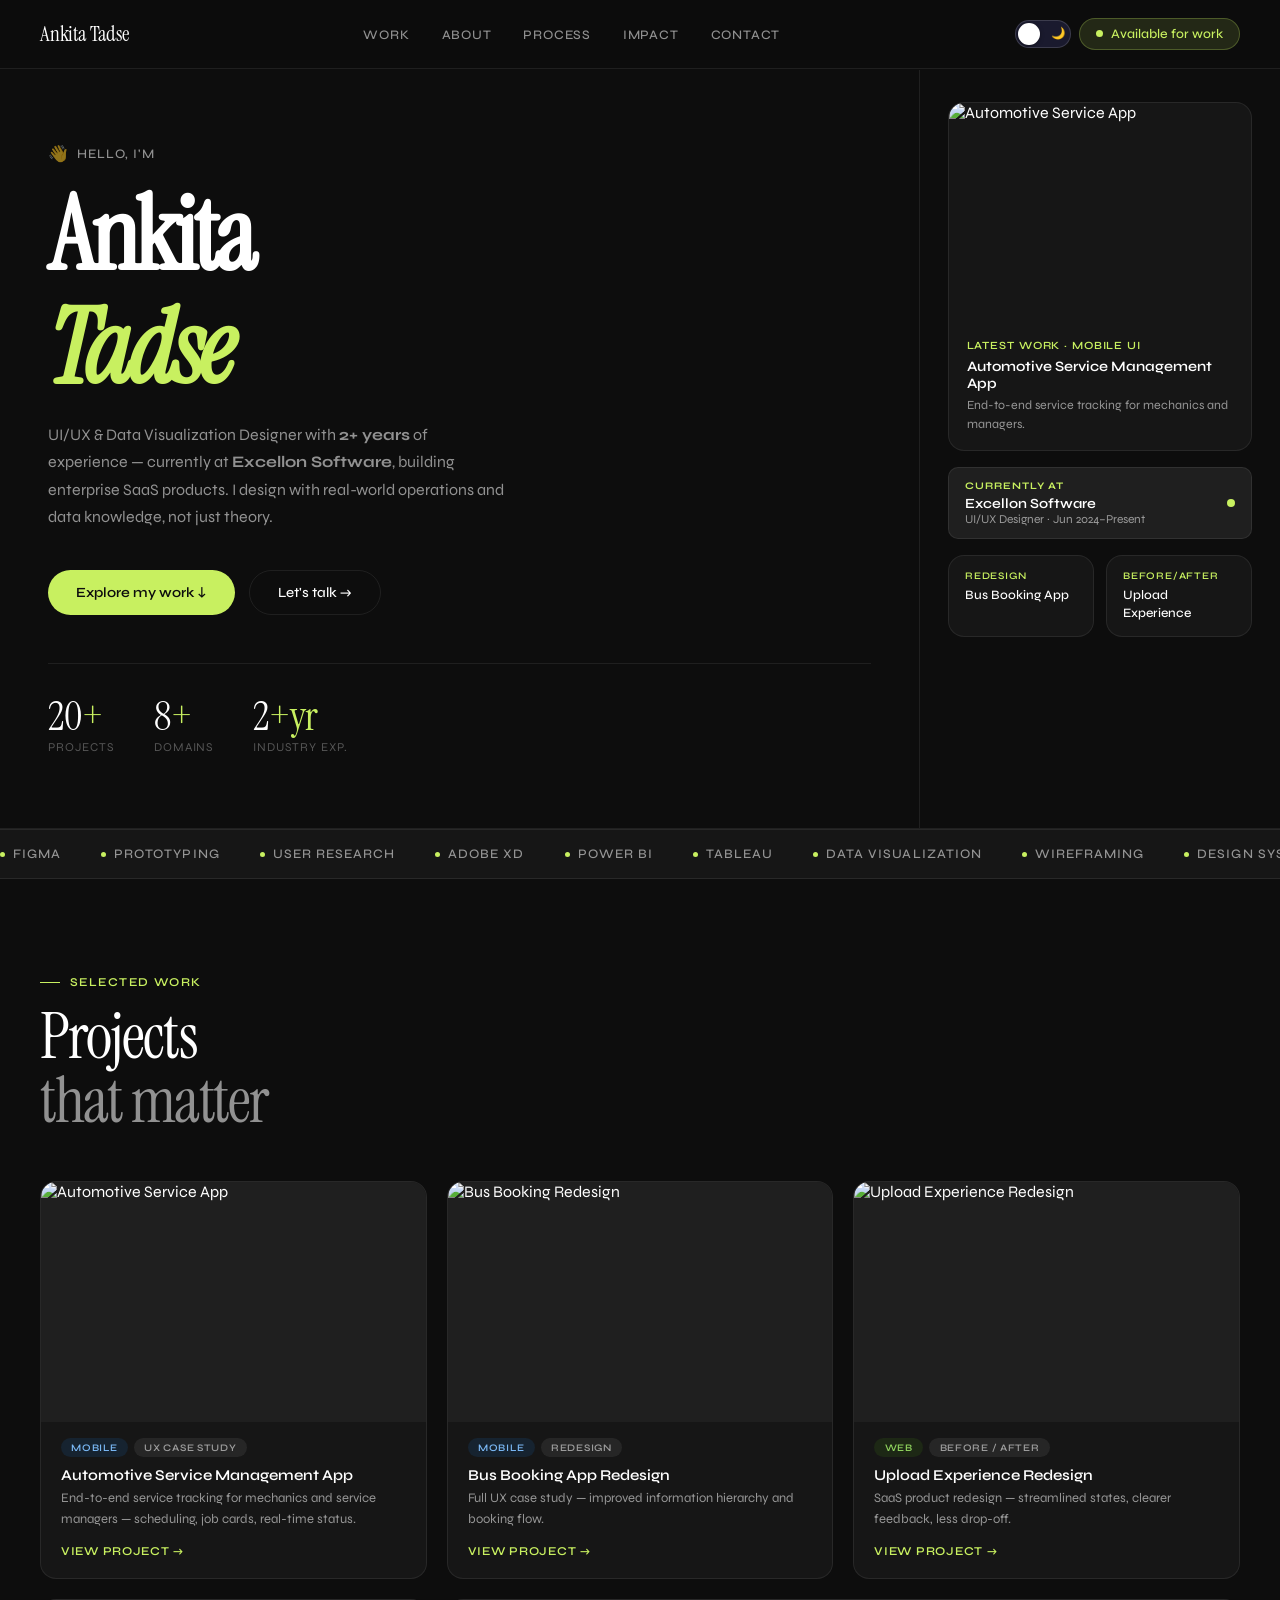
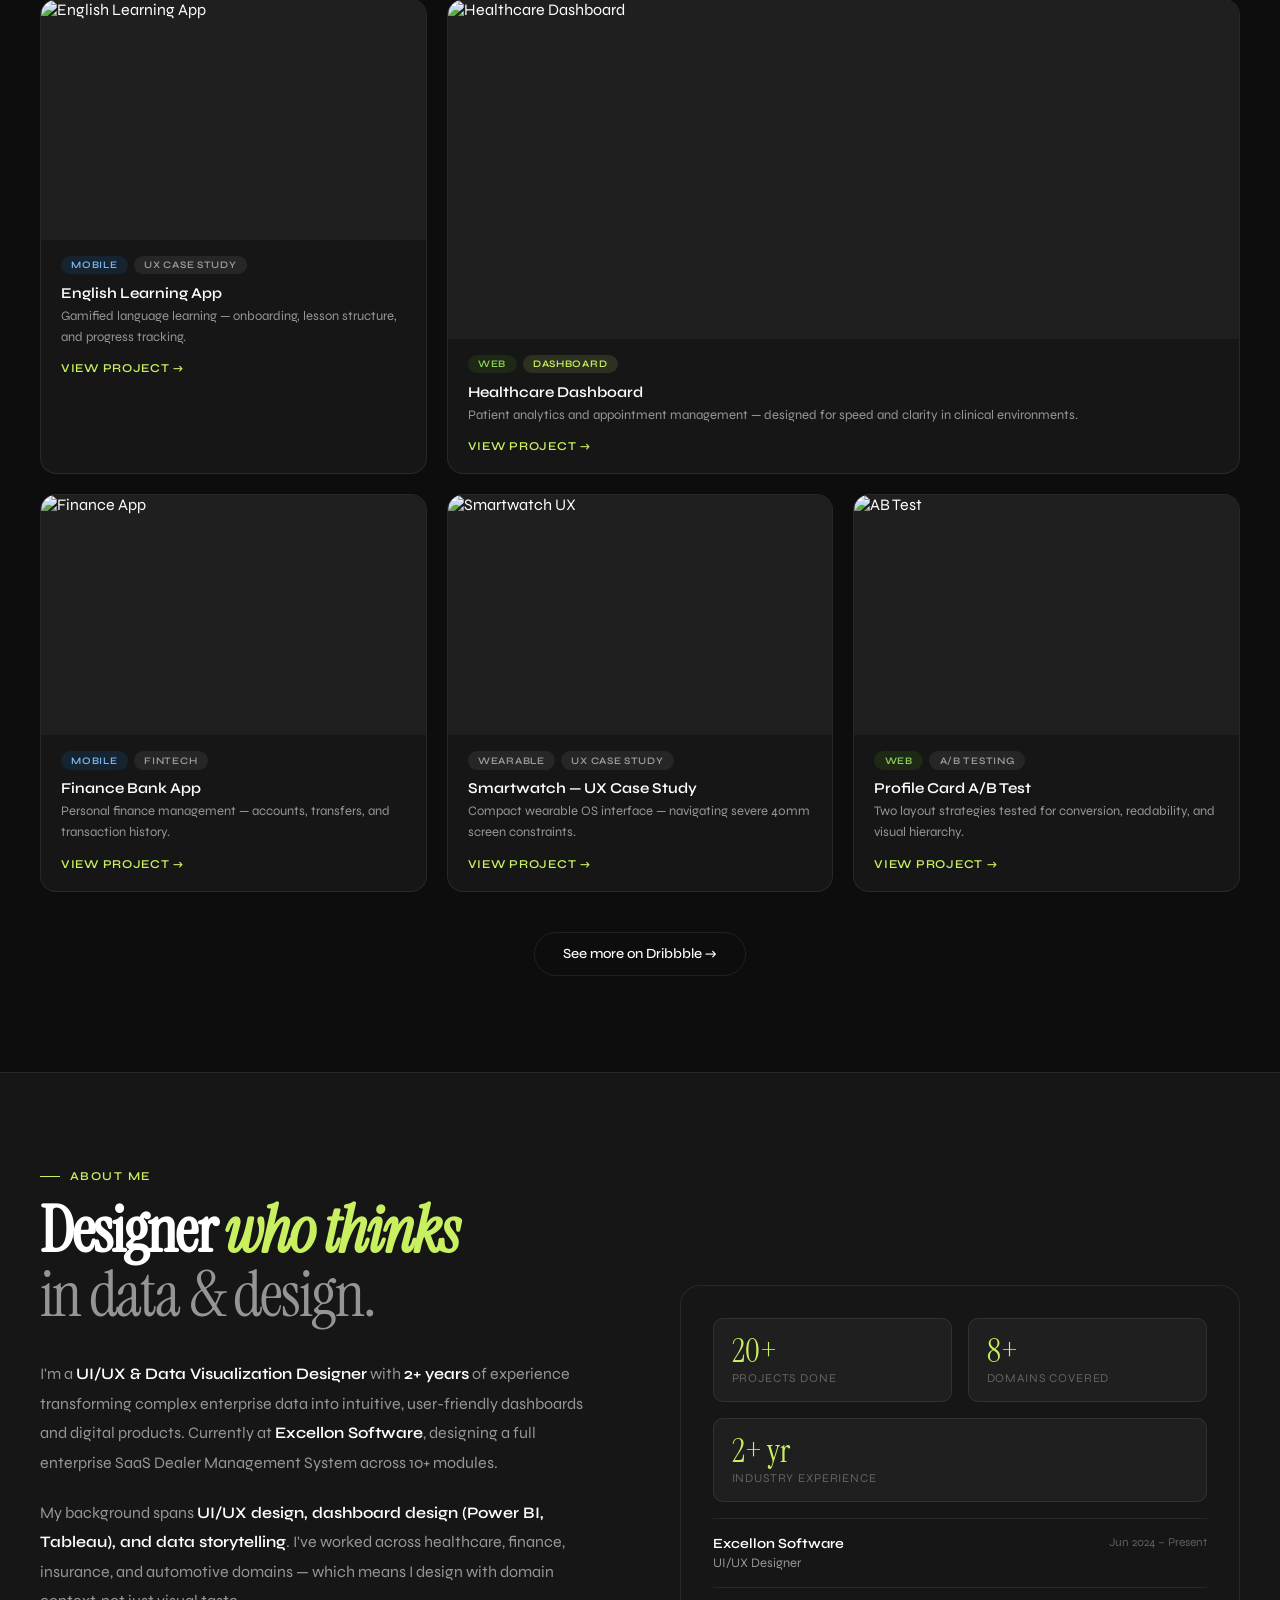
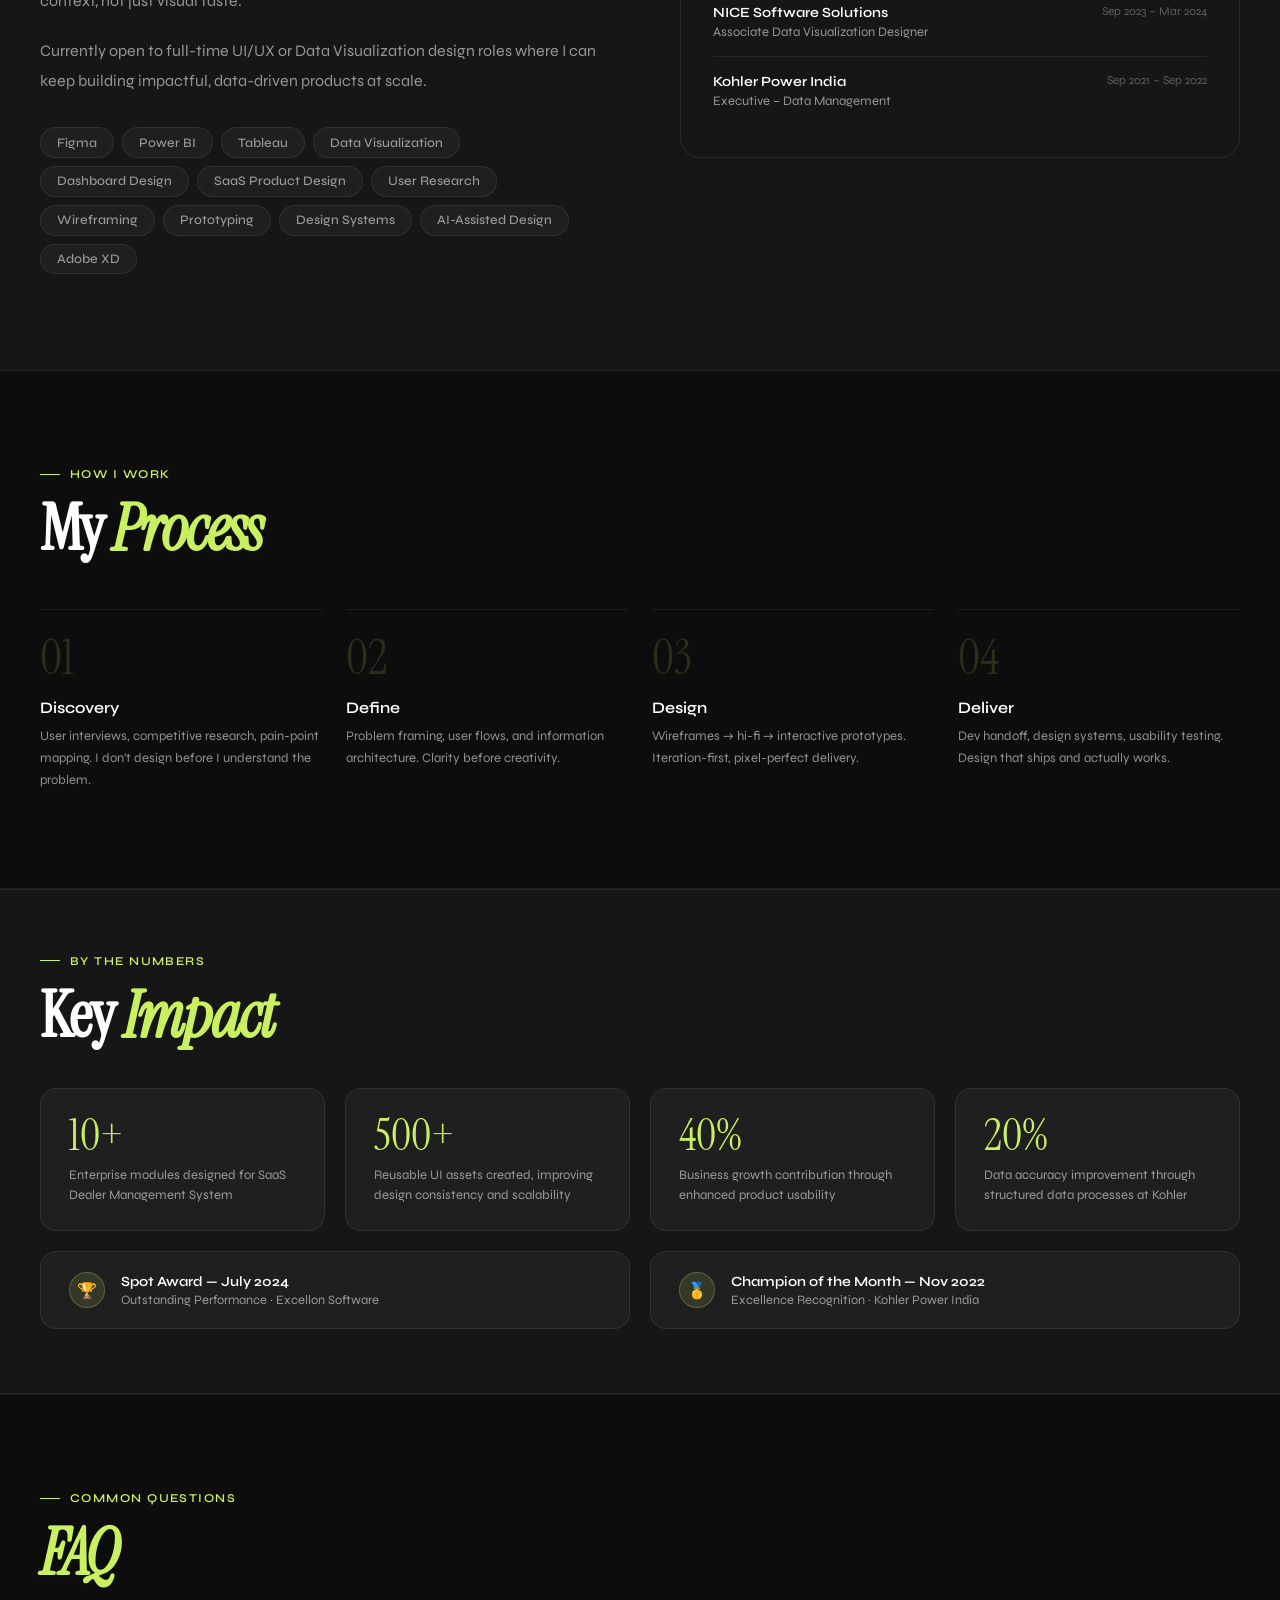
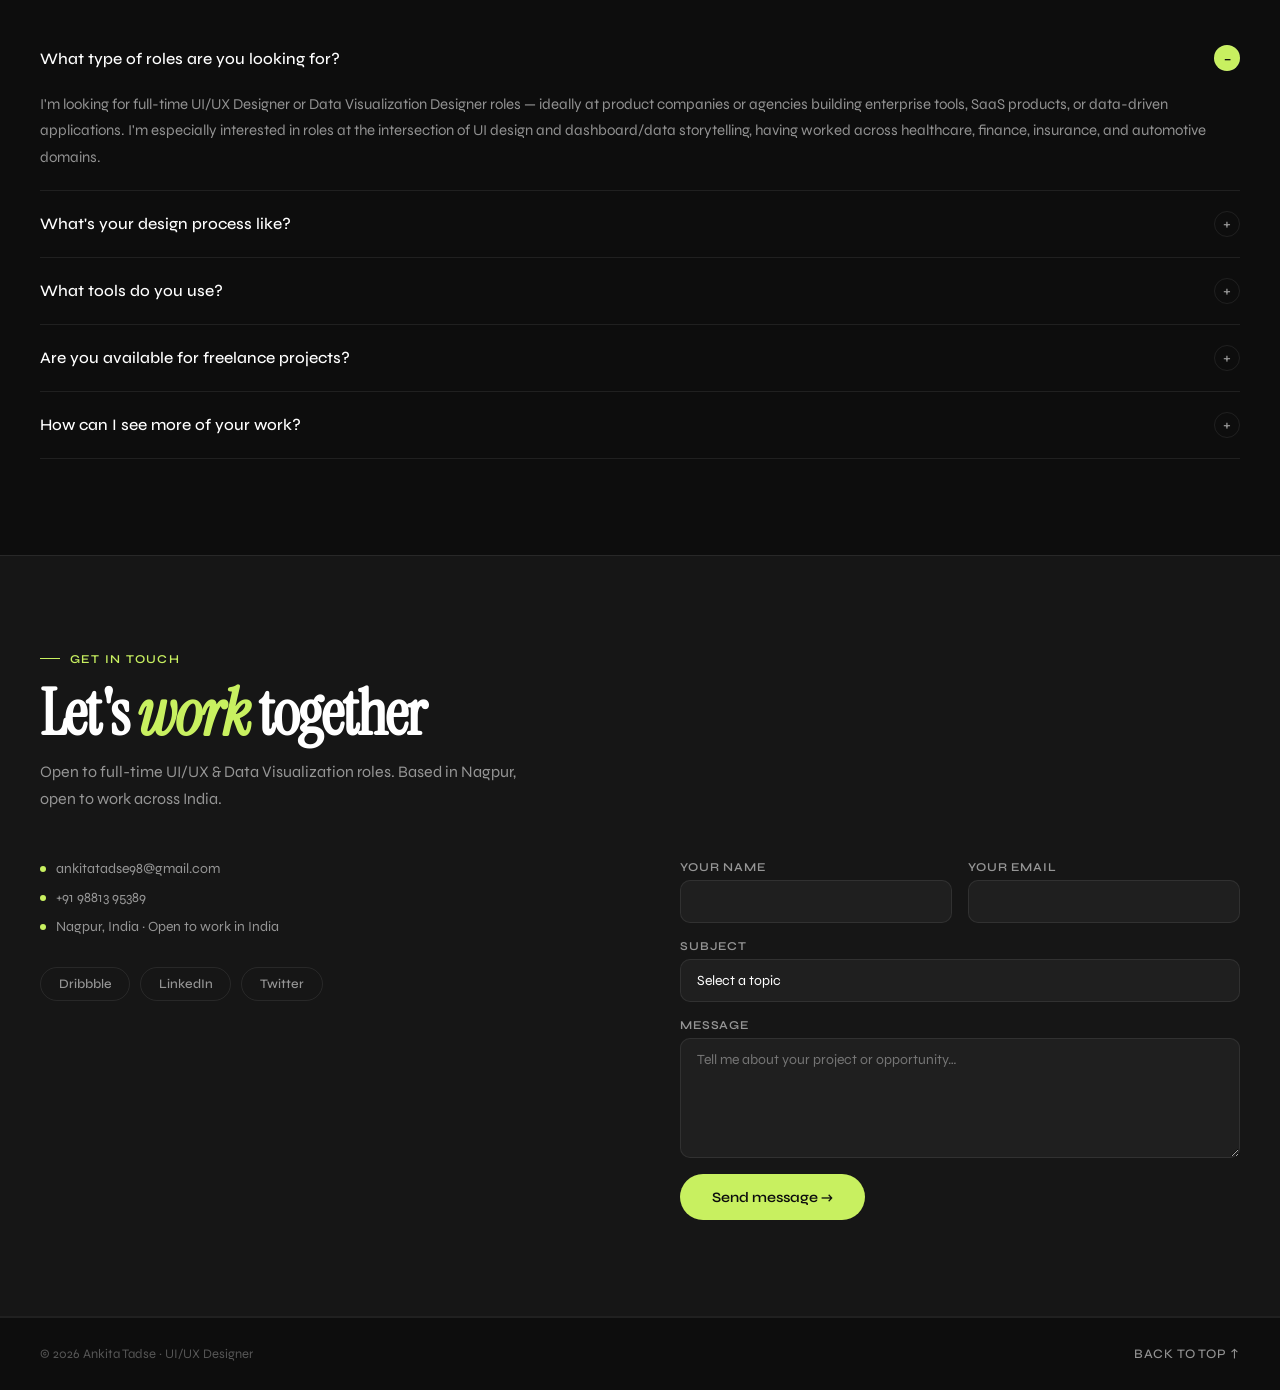
==== index.html @ fdbe29fc "Repalced and added light and dark mode switched burron" ====
<!DOCTYPE html>
<html lang="en">

<head>
  <meta charset="UTF-8">
  <meta name="viewport" content="width=device-width, initial-scale=1.0">
  <title>Ankita Tadse — UI/UX Designer</title>
  <link
    href="https://fonts.googleapis.com/css2?family=Instrument+Serif:ital@0;1&family=Syne:wght@400;500;600;700&display=swap"
    rel="stylesheet">
  <link rel='stylesheet' href='./styles.css'>
</head>

<body>

  <!-- ============================================================
     NAV
     ============================================================ -->
  <nav>
    <div class="nav-logo">Ankita Tadse</div>
    <ul class="nav-links">
      <li><a href="#projects">Work</a></li>
      <li><a href="#about">About</a></li>
      <li><a href="#process">Process</a></li>
      <li><a href="#impact">Impact</a></li>
      <li><a href="#contact">Contact</a></li>
    </ul>
    <!-- Desktop: badge + toggle -->
    <div class="nav-desktop-right">
      <button class="theme-toggle" id="themeToggle" aria-label="Toggle theme" title="Toggle light/dark">
        <span class="toggle-track">
          <span class="toggle-icon toggle-sun">☀️</span>
          <span class="toggle-icon toggle-moon">🌙</span>
          <span class="toggle-thumb"></span>
        </span>
      </button>
      <div class="nav-badge">Available for work</div>
    </div>

    <!-- Mobile: toggle + hamburger grouped on the right -->
    <div class="nav-mobile-right">
      <button class="theme-toggle" id="themeToggleMobile" aria-label="Toggle theme" title="Toggle light/dark">
        <span class="toggle-track">
          <span class="toggle-icon toggle-sun">☀️</span>
          <span class="toggle-icon toggle-moon">🌙</span>
          <span class="toggle-thumb"></span>
        </span>
      </button>
      <button class="nav-hamburger" id="hamburger" aria-label="Menu">
        <span></span><span></span><span></span>
      </button>
    </div>
  </nav>

  <!-- Mobile menu -->
  <div class="mobile-menu" id="mobileMenu">
    <a href="#projects" onclick="closeMobileMenu()">Work</a>
    <a href="#about" onclick="closeMobileMenu()">About</a>
    <a href="#process" onclick="closeMobileMenu()">Process</a>
    <a href="#impact" onclick="closeMobileMenu()">Impact</a>
    <a href="#faq" onclick="closeMobileMenu()">FAQ</a>
    <a href="#contact" onclick="closeMobileMenu()">Contact</a>
  </div>

  <!-- ============================================================
     HERO
     ============================================================ -->
  <section style="border-bottom: 1px solid var(--border); max-width: 1280px; margin: 0 auto;">
    <div class="hero">
      <div class="hero-left">
        <div
          style="display:flex; align-items:center; gap:12px; flex-wrap:wrap; margin-bottom:1.5rem; opacity:0; animation: up 0.7s 0.1s ease forwards;">
          <div class="hero-greeting" style="margin-bottom:0;">
            <span class="wave">👋</span> Hello, I'm
          </div>

        </div>
        <h1 class="hero-name">Ankita</h1>
        <h1 class="hero-name-2">Tadse</h1>
        <p class="hero-role">
          UI/UX &amp; Data Visualization Designer with <strong>2+ years</strong> of experience — currently at
          <strong>Excellon Software</strong>, building enterprise SaaS products. I design with real-world operations and
          data knowledge, not just theory.
        </p>
        <div class="hero-btns">
          <a href="#projects" class="btn-accent">Explore my work ↓</a>
          <a href="#contact" class="btn-ghost">Let's talk →</a>
        </div>
        <div class="hero-meta">
          <div>
            <div class="hero-stat-n">20<span>+</span></div>
            <div class="hero-stat-l">Projects</div>
          </div>
          <div>
            <div class="hero-stat-n">8<span>+</span></div>
            <div class="hero-stat-l">Domains</div>
          </div>
          <div>
            <div class="hero-stat-n">2<span>+yr</span></div>
            <div class="hero-stat-l">Industry exp.</div>
          </div>
        </div>
      </div>
      <div class="hero-right">
        <!-- ── Featured hero card — edit src, tag, title, desc ── -->
        <div class="hero-card-featured proj-card" data-id="automotive">
          <img src="https://cdn.dribbble.com/userupload/47955111/file/c7bf1de20d115bdfdb0b68e42fb51a01.png"
            alt="Automotive Service App">
          <div class="hcf-body">
            <div class="hcf-tag">Latest Work · Mobile UI</div>
            <div class="hcf-title">Automotive Service Management App</div>
            <div class="hcf-desc">End-to-end service tracking for mechanics and managers.</div>
          </div>
        </div>
        <div
          style="display:flex; align-items:center; justify-content:space-between; padding: 0.75rem 1rem; background:var(--bg3); border:1px solid var(--border); border-radius:var(--radius-sm);">
          <div>
            <div
              style="font-size:0.625rem; font-weight:700; color:var(--accent); text-transform:uppercase; letter-spacing:0.1em; margin-bottom:3px;">
              Currently at</div>
            <div style="font-size:0.875rem; font-weight:600; color:var(--white);">Excellon Software</div>
            <div style="font-size:0.75rem; color:var(--off);">UI/UX Designer · Jun 2024–Present</div>
          </div>
          <div
            style="width:8px;height:8px;border-radius:50%;background:var(--accent);animation:pulse 2s infinite;flex-shrink:0;">
          </div>
        </div>
        <div class="hero-mini-cards">
          <div class="mini-card proj-card" data-id="bus">
            <div class="mini-card-tag">Redesign</div>
            <div class="mini-card-title">Bus Booking App</div>
          </div>
          <div class="mini-card proj-card" data-id="upload">
            <div class="mini-card-tag">Before/After</div>
            <div class="mini-card-title">Upload Experience</div>
          </div>
        </div>
      </div>
    </div>
  </section>

  <!-- ============================================================
     TOOLS TICKER
     ============================================================ -->
  <div class="ticker-wrap">
    <div class="ticker-inner">
      <!-- ── ADD / REMOVE tools here ── -->
      <span class="ticker-item"><span class="ticker-dot"></span>Figma</span>
      <span class="ticker-item"><span class="ticker-dot"></span>Prototyping</span>
      <span class="ticker-item"><span class="ticker-dot"></span>User Research</span>
      <span class="ticker-item"><span class="ticker-dot"></span>Adobe XD</span>
      <span class="ticker-item"><span class="ticker-dot"></span>Power BI</span>
      <span class="ticker-item"><span class="ticker-dot"></span>Tableau</span>
      <span class="ticker-item"><span class="ticker-dot"></span>Data Visualization</span>
      <span class="ticker-item"><span class="ticker-dot"></span>Wireframing</span>
      <span class="ticker-item"><span class="ticker-dot"></span>Design Systems</span>
      <span class="ticker-item"><span class="ticker-dot"></span>SaaS Product Design</span>
      <span class="ticker-item"><span class="ticker-dot"></span>AI-Assisted Design</span>
      <span class="ticker-item"><span class="ticker-dot"></span>Dashboard Design</span>
      <!-- duplicate for seamless loop -->
      <span class="ticker-item"><span class="ticker-dot"></span>Figma</span>
      <span class="ticker-item"><span class="ticker-dot"></span>Prototyping</span>
      <span class="ticker-item"><span class="ticker-dot"></span>User Research</span>
      <span class="ticker-item"><span class="ticker-dot"></span>Adobe XD</span>
      <span class="ticker-item"><span class="ticker-dot"></span>Power BI</span>
      <span class="ticker-item"><span class="ticker-dot"></span>Tableau</span>
      <span class="ticker-item"><span class="ticker-dot"></span>Data Visualization</span>
      <span class="ticker-item"><span class="ticker-dot"></span>Wireframing</span>
      <span class="ticker-item"><span class="ticker-dot"></span>Design Systems</span>
      <span class="ticker-item"><span class="ticker-dot"></span>SaaS Product Design</span>
      <span class="ticker-item"><span class="ticker-dot"></span>AI-Assisted Design</span>
      <span class="ticker-item"><span class="ticker-dot"></span>Dashboard Design</span>
    </div>
  </div>

  <!-- ============================================================
     PROJECTS
     To ADD a project: copy a .proj-card block, change data-id, fill in content
     To REMOVE: delete the .proj-card block
     To add the modal content: add a matching entry in the PROJECTS_DATA object below
     ============================================================ -->
  <section id="projects">
    <div class="section">
      <div class="section-head-row">
        <div>
          <div class="section-eyebrow">Selected work</div>
          <div class="section-h">Projects</div>
          <div class="section-h2">that matter</div>
        </div>
      </div>

      <div class="projects-grid">

        <!-- ── PROJECT 1 (span 2 = wide card) ── -->
        <div class="proj-card space-between" data-id="automotive">
          <img class="proj-img"
            src="https://cdn.dribbble.com/userupload/47955111/file/c7bf1de20d115bdfdb0b68e42fb51a01.png"
            alt="Automotive Service App">
          <div class="proj-body">
            <div class="proj-tags">
              <span class="ptag t-mobile">Mobile</span>
              <span class="ptag t-ux">UX Case Study</span>
            </div>
            <div class="proj-title">Automotive Service Management App</div>
            <div class="proj-desc">End-to-end service tracking for mechanics and service managers — scheduling, job
              cards, real-time status.</div>
            <div class="proj-arrow">View project →</div>
          </div>
        </div>

        <!-- ── PROJECT 2 ── -->
        <div class="proj-card" data-id="bus">
          <img class="proj-img"
            src="https://cdn.dribbble.com/userupload/47571016/file/eb5932117fc2d6ce88151a72a3c26b3e.png"
            alt="Bus Booking Redesign">
          <div class="proj-body">
            <div class="proj-tags">
              <span class="ptag t-mobile">Mobile</span>
              <span class="ptag t-ux">Redesign</span>
            </div>
            <div class="proj-title">Bus Booking App Redesign</div>
            <div class="proj-desc">Full UX case study — improved information hierarchy and booking flow.</div>
            <div class="proj-arrow">View project →</div>
          </div>
        </div>

        <!-- ── PROJECT 3 ── -->
        <div class="proj-card" data-id="upload">
          <img class="proj-img"
            src="https://cdn.dribbble.com/userupload/47607156/file/1c38e9845bb4f2e8644f3b703f520ea1.png"
            alt="Upload Experience Redesign">
          <div class="proj-body">
            <div class="proj-tags">
              <span class="ptag t-web">Web</span>
              <span class="ptag t-ux">Before / After</span>
            </div>
            <div class="proj-title">Upload Experience Redesign</div>
            <div class="proj-desc">SaaS product redesign — streamlined states, clearer feedback, less drop-off.</div>
            <div class="proj-arrow">View project →</div>
          </div>
        </div>

        <!-- ── PROJECT 4 ── -->
        <div class="proj-card" data-id="english">
          <img class="proj-img"
            src="https://cdn.dribbble.com/userupload/47868210/file/aec1fe9edf21990fc5943e5224626ae5.png"
            alt="English Learning App">
          <div class="proj-body">
            <div class="proj-tags">
              <span class="ptag t-mobile">Mobile</span>
              <span class="ptag t-ux">UX Case Study</span>
            </div>
            <div class="proj-title">English Learning App</div>
            <div class="proj-desc">Gamified language learning — onboarding, lesson structure, and progress tracking.
            </div>
            <div class="proj-arrow">View project →</div>
          </div>
        </div>

        <!-- ── PROJECT 5 (span 2 = wide card) ── -->
        <div class="proj-card span2" data-id="healthcare">
          <img class="proj-img"
            src="https://cdn.dribbble.com/userupload/12333697/file/original-f8f0ea5bb88e7784e2a2ced83cec1279.jpg"
            alt="Healthcare Dashboard">
          <div class="proj-body">
            <div class="proj-tags">
              <span class="ptag t-web">Web</span>
              <span class="ptag t-dashboard">Dashboard</span>
            </div>
            <div class="proj-title">Healthcare Dashboard</div>
            <div class="proj-desc">Patient analytics and appointment management — designed for speed and clarity in
              clinical environments.</div>
            <div class="proj-arrow">View project →</div>
          </div>
        </div>

        <!-- ── PROJECT 6 ── -->
        <div class="proj-card" data-id="finance">
          <img class="proj-img"
            src="https://cdn.dribbble.com/userupload/9096970/file/original-e286463615f9a1eef818818e73e8c7bf.png"
            alt="Finance App">
          <div class="proj-body">
            <div class="proj-tags">
              <span class="ptag t-mobile">Mobile</span>
              <span class="ptag t-ux">Fintech</span>
            </div>
            <div class="proj-title">Finance Bank App</div>
            <div class="proj-desc">Personal finance management — accounts, transfers, and transaction history.</div>
            <div class="proj-arrow">View project →</div>
          </div>
        </div>

        <!-- ── PROJECT 7 ── -->
        <div class="proj-card" data-id="smartwatch">
          <img class="proj-img"
            src="https://cdn.dribbble.com/userupload/8993623/file/original-304d573b75bcdc86ea548e7aba79900d.png"
            alt="Smartwatch UX">
          <div class="proj-body">
            <div class="proj-tags">
              <span class="ptag t-ux">Wearable</span>
              <span class="ptag t-ux">UX Case Study</span>
            </div>
            <div class="proj-title">Smartwatch — UX Case Study</div>
            <div class="proj-desc">Compact wearable OS interface — navigating severe 40mm screen constraints.</div>
            <div class="proj-arrow">View project →</div>
          </div>
        </div>

        <!-- ── PROJECT 8 ── -->
        <div class="proj-card" data-id="abtest">

          <img class="proj-img"
            src="https://cdn.dribbble.com/userupload/47932599/file/c2c551c02c2b273ddedf1046fdb71438.png" ,
            alt="AB Test">
          <div class="proj-body">
            <div class="proj-tags">
              <span class="ptag t-web">Web</span>
              <span class="ptag t-ux">A/B Testing</span>
            </div>
            <div class="proj-title">Profile Card A/B Test</div>
            <div class="proj-desc">Two layout strategies tested for conversion, readability, and visual hierarchy.</div>
            <div class="proj-arrow">View project →</div>
          </div>
        </div>

      </div>

      <!-- Dribbble CTA -->
      <div style="display:flex; justify-content:center; margin-top:2.5rem;">
        <a href="https://dribbble.com/ankitatadse" target="_blank" class="btn-ghost"
          style="display:inline-flex; align-items:center; gap:8px; font-size:0.875rem;">
          See more on Dribbble →
        </a>
      </div>
    </div>
  </section>

  <!-- ============================================================
     ABOUT
     ============================================================ -->
  <section id="about" style="background:var(--bg2);">
    <div class="section">
      <div class="about-grid">
        <div>
          <div class="section-eyebrow">About me</div>
          <h2 class="section-h">Designer <em>who thinks</em></h2>
          <div class="section-h2" style="margin-bottom:2rem;">in data & design.</div>
          <div class="about-text-block">
            <p>I'm a <strong>UI/UX & Data Visualization Designer</strong> with <strong>2+ years</strong> of experience
              transforming complex enterprise data into intuitive, user-friendly dashboards and digital products.
              Currently at <strong>Excellon Software</strong>, designing a full enterprise SaaS Dealer Management System
              across 10+ modules.</p>
            <p>My background spans <strong>UI/UX design, dashboard design (Power BI, Tableau), and data
                storytelling</strong>. I've worked across healthcare, finance, insurance, and automotive domains — which
              means I design with domain context, not just visual taste.</p>
            <p>Currently open to full-time UI/UX or Data Visualization design roles where I can keep building impactful,
              data-driven products at scale.</p>
          </div>
          <div class="skills-grid">
            <!-- ── ADD / REMOVE skills ── -->
            <span class="skill-pill">Figma</span>
            <span class="skill-pill">Power BI</span>
            <span class="skill-pill">Tableau</span>
            <span class="skill-pill">Data Visualization</span>
            <span class="skill-pill">Dashboard Design</span>
            <span class="skill-pill">SaaS Product Design</span>
            <span class="skill-pill">User Research</span>
            <span class="skill-pill">Wireframing</span>
            <span class="skill-pill">Prototyping</span>
            <span class="skill-pill">Design Systems</span>
            <span class="skill-pill">AI-Assisted Design</span>
            <span class="skill-pill">Adobe XD</span>
          </div>
        </div>
        <div class="about-visual">
          <div class="about-card-row">
            <div class="a-card">
              <div class="a-card-n">20+</div>
              <div class="a-card-l">Projects done</div>
            </div>
            <div class="a-card">
              <div class="a-card-n">8+</div>
              <div class="a-card-l">Domains covered</div>
            </div>
          </div>
          <div class="a-card" style="margin-bottom: 1rem;">
            <div class="a-card-n">2+ yr</div>
            <div class="a-card-l">Industry experience</div>
          </div>
          <!-- ── ADD / REMOVE experience entries ── -->
          <div class="exp-item">
            <div class="exp-left">
              <div class="exp-co">Excellon Software</div>
              <div class="exp-role">UI/UX Designer</div>
            </div>
            <div class="exp-date">Jun 2024 – Present</div>
          </div>
          <div class="exp-item">
            <div class="exp-left">
              <div class="exp-co">NICE Software Solutions</div>
              <div class="exp-role">Associate Data Visualization Designer</div>
            </div>
            <div class="exp-date">Sep 2023 – Mar 2024</div>
          </div>
          <div class="exp-item">
            <div class="exp-left">
              <div class="exp-co">Kohler Power India</div>
              <div class="exp-role">Executive – Data Management</div>
            </div>
            <div class="exp-date">Sep 2021 – Sep 2022</div>
          </div>
        </div>
      </div>
    </div>
  </section>

  <!-- ============================================================
     WORK PROCESS
     ============================================================ -->
  <section id="process">
    <div class="section">
      <div class="section-eyebrow">How I work</div>
      <h2 class="section-h">My <em>Process</em></h2>
      <div class="process-grid">
        <!-- ── ADD / REMOVE process steps ── -->
        <div class="proc-card">
          <div class="proc-num">01</div>
          <div class="proc-title">Discovery</div>
          <div class="proc-desc">User interviews, competitive research, pain-point mapping. I don't design before I
            understand the problem.</div>
        </div>
        <div class="proc-card">
          <div class="proc-num">02</div>
          <div class="proc-title">Define</div>
          <div class="proc-desc">Problem framing, user flows, and information architecture. Clarity before creativity.
          </div>
        </div>
        <div class="proc-card">
          <div class="proc-num">03</div>
          <div class="proc-title">Design</div>
          <div class="proc-desc">Wireframes → hi-fi → interactive prototypes. Iteration-first, pixel-perfect delivery.
          </div>
        </div>
        <div class="proc-card">
          <div class="proc-num">04</div>
          <div class="proc-title">Deliver</div>
          <div class="proc-desc">Dev handoff, design systems, usability testing. Design that ships and actually works.
          </div>
        </div>
      </div>
    </div>
  </section>

  <!-- ============================================================
     KEY IMPACT
     ============================================================ -->
  <section id="impact"
    style="background: var(--bg2); border-top: 1px solid var(--border); border-bottom: 1px solid var(--border);">
    <div class="section" style="padding-top: 4rem; padding-bottom: 4rem;">
      <div class="section-eyebrow">By the numbers</div>
      <h2 class="section-h" style="margin-bottom: 2.5rem;">Key <em>Impact</em></h2>
      <div class="impact-stats" style="display: grid; grid-template-columns: repeat(4, 1fr); gap: 1.25rem;">
        <div
          style="background: var(--bg3); border: 1px solid var(--border); border-radius: var(--radius); padding: 1.5rem 1.75rem;">
          <div
            style="font-family: var(--serif); font-size: 2.75rem; color: var(--accent); line-height: 1; margin-bottom: 8px;">
            10+</div>
          <div style="font-size: 0.8125rem; color: var(--off); line-height: 1.6;">Enterprise modules designed for SaaS
            Dealer Management System</div>
        </div>
        <div
          style="background: var(--bg3); border: 1px solid var(--border); border-radius: var(--radius); padding: 1.5rem 1.75rem;">
          <div
            style="font-family: var(--serif); font-size: 2.75rem; color: var(--accent); line-height: 1; margin-bottom: 8px;">
            500+</div>
          <div style="font-size: 0.8125rem; color: var(--off); line-height: 1.6;">Reusable UI assets created, improving
            design consistency and scalability</div>
        </div>
        <div
          style="background: var(--bg3); border: 1px solid var(--border); border-radius: var(--radius); padding: 1.5rem 1.75rem;">
          <div
            style="font-family: var(--serif); font-size: 2.75rem; color: var(--accent); line-height: 1; margin-bottom: 8px;">
            40%</div>
          <div style="font-size: 0.8125rem; color: var(--off); line-height: 1.6;">Business growth contribution through
            enhanced product usability</div>
        </div>
        <div
          style="background: var(--bg3); border: 1px solid var(--border); border-radius: var(--radius); padding: 1.5rem 1.75rem;">
          <div
            style="font-family: var(--serif); font-size: 2.75rem; color: var(--accent); line-height: 1; margin-bottom: 8px;">
            20%</div>
          <div style="font-size: 0.8125rem; color: var(--off); line-height: 1.6;">Data accuracy improvement through
            structured data processes at Kohler</div>
        </div>
      </div>
      <div class="impact-awards"
        style="display: grid; grid-template-columns: 1fr 1fr; gap: 1.25rem; margin-top: 1.25rem;">
        <div
          style="background: var(--bg3); border: 1px solid var(--border); border-radius: var(--radius); padding: 1.25rem 1.75rem; display: flex; align-items: center; gap: 1rem;">
          <div
            style="width: 36px; height: 36px; border-radius: 50%; background: rgba(200,240,96,0.12); border: 1px solid rgba(200,240,96,0.25); display: flex; align-items: center; justify-content: center; font-size: 1rem; flex-shrink: 0;">
            🏆</div>
          <div>
            <div style="font-size: 0.875rem; font-weight: 600; color: var(--white); margin-bottom: 2px;">Spot Award —
              July 2024</div>
            <div style="font-size: 0.8rem; color: var(--off);">Outstanding Performance · Excellon Software</div>
          </div>
        </div>
        <div
          style="background: var(--bg3); border: 1px solid var(--border); border-radius: var(--radius); padding: 1.25rem 1.75rem; display: flex; align-items: center; gap: 1rem;">
          <div
            style="width: 36px; height: 36px; border-radius: 50%; background: rgba(200,240,96,0.12); border: 1px solid rgba(200,240,96,0.25); display: flex; align-items: center; justify-content: center; font-size: 1rem; flex-shrink: 0;">
            🥇</div>
          <div>
            <div style="font-size: 0.875rem; font-weight: 600; color: var(--white); margin-bottom: 2px;">Champion of the
              Month — Nov 2022</div>
            <div style="font-size: 0.8rem; color: var(--off);">Excellence Recognition · Kohler Power India</div>
          </div>
        </div>
      </div>
    </div>
  </section>

  <!-- ============================================================
     FAQ
     ── ADD / REMOVE: duplicate or delete an .faq-item ──
     ============================================================ -->
  <section id="faq" style="background:var(--bg);">
    <div class="section">
      <div class="section-eyebrow">Common questions</div>
      <h2 class="section-h"><em>FAQ</em></h2>
      <div class="faq-list">

        <div class="faq-item">
          <div class="faq-q">What type of roles are you looking for?<span class="faq-icon">+</span></div>
          <div class="faq-a">I'm looking for full-time UI/UX Designer or Data Visualization Designer roles — ideally at
            product companies or agencies building enterprise tools, SaaS products, or data-driven applications. I'm
            especially interested in roles at the intersection of UI design and dashboard/data storytelling, having
            worked across healthcare, finance, insurance, and automotive domains.</div>
        </div>

        <div class="faq-item">
          <div class="faq-q">What's your design process like?<span class="faq-icon">+</span></div>
          <div class="faq-a">I start with research — user interviews, competitive analysis, and workflow mapping. Then I
            move to IA and wireframes before any hi-fi work. I believe clarity before creativity leads to better
            outcomes and fewer redesigns.</div>
        </div>

        <div class="faq-item">
          <div class="faq-q">What tools do you use?<span class="faq-icon">+</span></div>
          <div class="faq-a">My primary design tool is Figma — from wireframes to high-fidelity prototypes and design
            systems. For data visualization and dashboard design, I work with Power BI and Tableau. I also use Adobe XD,
            Photoshop, Illustrator, and AI tools like Figma AI, Claude, and ChatGPT to accelerate ideation and
            iteration.</div>
        </div>

        <div class="faq-item">
          <div class="faq-q">Are you available for freelance projects?<span class="faq-icon">+</span></div>
          <div class="faq-a">Yes — I take on select freelance projects alongside my job search. I prefer focused
            engagements: mobile apps, web products, or redesigns with a clear scope and a real user problem at the
            center.</div>
        </div>

        <div class="faq-item">
          <div class="faq-q">How can I see more of your work?<span class="faq-icon">+</span></div>
          <div class="faq-a">All my public work is on this portfolio. I also have several case studies in progress (DMS,
            Retailer's App, Clock-In) which will be posted here shortly. Feel free to reach out directly and I can share
            work-in-progress files.</div>
        </div>

      </div>
    </div>
  </section>

  <!-- ============================================================
     CONTACT
     ============================================================ -->
  <section id="contact">
    <div class="section">
      <div class="section-eyebrow">Get in touch</div>
      <h2 class="section-h">Let's <em>work</em> together</h2>
      <p style="font-size:1rem; color:var(--off); max-width:500px; margin:0.75rem 0 3rem; line-height:1.7;">Open to
        full-time UI/UX &amp; Data Visualization roles. Based in Nagpur, open to work across India.</p>
      <div class="contact-grid">
        <div class="contact-left">
          <div class="contact-info">
            <!-- ── EDIT your contact details ── -->
            <div class="contact-item"><span class="c-dot"></span><a
                href="mailto:ankitatadse98@gmail.com">ankitatadse98@gmail.com</a></div>
            <div class="contact-item"><span class="c-dot"></span><a href="tel:+919881395389">+91 98813 95389</a></div>
            <div class="contact-item"><span class="c-dot"></span>Nagpur, India · Open to work in India</div>
          </div>
          <div class="social-row">
            <!-- ── EDIT your social links ── -->
            <a href="https://dribbble.com/ankitatadse" target="_blank" class="social-btn">Dribbble</a>
            <a href="https://www.linkedin.com/in/ankitatadse" target="_blank" class="social-btn">LinkedIn</a>
            <a href="https://twitter.com/ankitatadse" target="_blank" class="social-btn">Twitter</a>
          </div>
        </div>
        <div>
          <form class="contact-form" onsubmit="handleSubmit(event)" method="POST" netlify>
            <div class="form-row">
              <div class="form-group">
                <label>Your name</label>
                <input type="text" name="Full_Name" required>
              </div>
              <div class="form-group">
                <label>Your email</label>
                <input type="email" name="email" required>
              </div>
            </div>
            <div class="form-group">
              <label>Subject</label>
              <select name="topic">
                <option value="">Select a topic</option>
                <option>Full-time opportunity</option>
                <option>Freelance project</option>
                <option>Collaboration</option>
                <option>Other</option>
              </select>
            </div>
            <div class="form-group">
              <label>Message</label>
              <textarea placeholder="Tell me about your project or opportunity…" name="message"></textarea>
            </div>
            <button type="submit" class="form-submit">Send message →</button>
          </form>
        </div>
      </div>
    </div>
  </section>

  <!-- ============================================================
     FOOTER
     ============================================================ -->
  <div style="border-top: 1px solid var(--border);">
    <footer>
      <p>© 2026 Ankita Tadse · UI/UX Designer</p>
      <a href="#" class="footer-back">Back to top ↑</a>
    </footer>
  </div>

  <!-- Edit panel removed for public deployment -->
  <div class="edit-panel" id="editPanel" style="display:none!important;pointer-events:none;visibility:hidden;">
  </div>

  <div class="modal-overlay" id="modalOverlay" onclick="closeModal(event)">
    <div class="modal" id="modal">
      <!-- Close button -->
      <div class="modal-close" onclick="closeModal()">✕</div>

      <!-- Image Carousel -->
      <div class="modal-carousel" id="modalCarousel">
        <div class="modal-carousel-viewport" id="carouselViewport">
          <div class="modal-carousel-track" id="carouselTrack"></div>
          <div class="zoom-controls">
            <button onclick="zoomIn()">+</button>
            <button onclick="zoomOut()">−</button>
            <button onclick="resetZoom()">⤾</button>
          </div>
          <button class="carousel-btn prev hidden" id="carouselPrev" onclick="carouselMove(-1)">&#8249;</button>
          <button class="carousel-btn next hidden" id="carouselNext" onclick="carouselMove(1)">&#8250;</button>
          <div class="carousel-counter" id="carouselCounter"></div>
        </div>
        <div class="carousel-dots" id="carouselDots"></div>
        <div class="carousel-thumbs" id="carouselThumbs"></div>
      </div>

      <!-- Body -->
      <div class="modal-body">
        <div class="modal-header">
          <div class="modal-tags" id="modalTags"></div>
          <h2 class="modal-title" id="modalTitle"></h2>
          <p class="modal-subtitle" id="modalSubtitle"></p>
        </div>
        <div class="modal-meta" id="modalMeta"></div>
        <div id="modalContent"></div>
      </div>
    </div>
  </div>

  <!-- ============================================================
     JAVASCRIPT
     ============================================================ -->
  <script src='./script.js' defer></script>
</body>

</html>
---- styles.css ----
/* ============================================================
   DESIGN TOKENS — DARK THEME (default)
   ============================================================ */
:root {
  --bg: #0D0D0D;
  --bg2: #161616;
  --bg3: #1F1F1F;
  --nav-bg: rgba(13, 13, 13, 0.88);
  --border: rgba(255, 255, 255, 0.08);
  --white: #FFFFFF;
  --text: #FFFFFF;
  --off: rgba(255, 255, 255, 0.55);
  --muted: rgba(255, 255, 255, 0.3);
  --accent: #C8F060;
  --accent-dk: #8DB83A;
  --accent-btn-text: #0D0D0D;
  --serif: 'Instrument Serif', Georgia, serif;
  --sans: 'Syne', sans-serif;
  --radius: 16px;
  --radius-sm: 10px;
  --shadow: 0 4px 24px rgba(0, 0, 0, 0.4);
  --theme-icon: '☀️';
}

/* ============================================================
   DESIGN TOKENS — LIGHT THEME
   ============================================================ */
html.light {
  --bg: #F5F4F0;
  --bg2: #ECEAE4;
  --bg3: #E2E0D8;
  --nav-bg: rgba(245, 244, 240, 0.92);
  --border: rgba(0, 0, 0, 0.1);
  --white: #1A1A1A;
  --text: #1A1A1A;
  --off: rgba(0, 0, 0, 0.55);
  --muted: rgba(0, 0, 0, 0.35);
  --accent: #5A8A00;
  --accent-dk: #3D6000;
  --accent-btn-text: #FFFFFF;
  --shadow: 0 4px 24px rgba(0, 0, 0, 0.1);
  --theme-icon: '🌙';
}

/* ============================================================
   THEME TOGGLE — Pill slider (sun / moon)
   ============================================================ */
.theme-toggle {
  background: none;
  border: none;
  padding: 0;
  cursor: pointer;
  flex-shrink: 0;
  display: flex;
  align-items: center;
}

.toggle-track {
  position: relative;
  width: 56px;
  height: 28px;
  border-radius: 100px;
  background: #1a1a2e;
  border: 1.5px solid rgba(255, 255, 255, 0.15);
  display: flex;
  align-items: center;
  transition: background 0.35s ease, border-color 0.35s ease;
  overflow: hidden;
}

html.light .toggle-track {
  background: #a8d8f0;
  border-color: rgba(0, 0, 0, 0.12);
}

.toggle-icon {
  position: absolute;
  font-size: 0.72rem;
  line-height: 1;
  z-index: 1;
  transition: opacity 0.25s ease;
}

.toggle-sun {
  left: 5px;
  opacity: 0;
}

.toggle-moon {
  right: 5px;
  opacity: 1;
}

html.light .toggle-sun {
  opacity: 1;
}

html.light .toggle-moon {
  opacity: 0;
}

.toggle-thumb {
  position: absolute;
  width: 22px;
  height: 22px;
  border-radius: 50%;
  background: #ffffff;
  box-shadow: 0 1px 4px rgba(0, 0, 0, 0.35);
  left: 2px;
  z-index: 2;
  transition: left 0.3s cubic-bezier(0.4, 0, 0.2, 1);
}

html.light .toggle-thumb {
  left: 30px;
}

.theme-toggle:hover .toggle-track {
  border-color: var(--accent);
}

/* ============================================================
   RESET & BASE
   ============================================================ */
*,
*::before,
*::after {
  box-sizing: border-box;
  margin: 0;
  padding: 0;
}

html {
  scroll-behavior: smooth;
}

body {
  font-family: var(--sans);
  background: var(--bg);
  color: var(--white);
  overflow-x: hidden;
  transition: background 0.3s ease, color 0.3s ease;
}

img {
  display: block;
  max-width: 100%;
}

a {
  text-decoration: none;
  color: inherit;
}

button {
  border: none;
  background: none;
  cursor: pointer;
  font-family: var(--sans);
}

/* ============================================================
   NAV
   ============================================================ */
nav {
  position: fixed;
  top: 0;
  left: 0;
  right: 0;
  z-index: 200;
  display: flex;
  align-items: center;
  justify-content: space-between;
  padding: 1.1rem 2.5rem;
  background: var(--nav-bg);
  backdrop-filter: blur(20px);
  border-bottom: 1px solid var(--border);
}

.nav-logo {
  font-family: var(--serif);
  font-size: 1.3rem;
  letter-spacing: -0.01em;
  color: var(--white);
}

.nav-links {
  display: flex;
  gap: 2rem;
  list-style: none;
}

.nav-links a {
  font-size: 0.8125rem;
  font-weight: 500;
  color: var(--off);
  letter-spacing: 0.06em;
  text-transform: uppercase;
  transition: color 0.2s;
}

.nav-links a:hover {
  color: var(--accent);
}

.nav-badge {
  display: flex;
  align-items: center;
  gap: 8px;
  font-size: 0.8125rem;
  font-weight: 500;
  background: rgba(200, 240, 96, 0.12);
  color: var(--accent);
  padding: 0.45rem 1rem;
  border-radius: 100px;
  border: 1px solid rgba(200, 240, 96, 0.25);
}

.nav-badge::before {
  content: '';
  width: 7px;
  height: 7px;
  background: var(--accent);
  border-radius: 50%;
  animation: pulse 2s infinite;
}

@keyframes pulse {

  0%,
  100% {
    opacity: 1;
    transform: scale(1)
  }

  50% {
    opacity: 0.5;
    transform: scale(0.7)
  }
}

/* Nav right groups */
.nav-desktop-right {
  display: flex;
  align-items: center;
  gap: 8px;
}

.nav-mobile-right {
  display: none;
  /* hidden on desktop */
  align-items: center;
  gap: 10px;
}

/* ============================================================
   HERO
   ============================================================ */
.hero {
  min-height: 92vh;
  display: grid;
  grid-template-columns: 1fr 360px;
  gap: 0;
  align-items: stretch;
  padding-top: 70px;
  max-width: 1280px;
  margin: 0 auto;
}

.hero-left {
  padding: 4rem 3rem 4rem;
  display: flex;
  flex-direction: column;
  justify-content: center;
  border-right: 1px solid var(--border);
}

.hero-greeting {
  display: flex;
  align-items: center;
  gap: 8px;
  font-size: 0.8125rem;
  font-weight: 500;
  color: var(--off);
  letter-spacing: 0.08em;
  text-transform: uppercase;
}

.wave {
  font-size: 1rem;
}

.hero-name {
  font-family: var(--serif);
  font-size: clamp(4rem, 8vw, 8rem);
  line-height: 0.95;
  letter-spacing: -0.04em;
  color: var(--white);
  margin-bottom: 0.15em;
  opacity: 0;
  animation: up 0.7s 0.2s ease forwards;
}

.hero-name-2 {
  font-family: var(--serif);
  font-size: clamp(4rem, 8vw, 8rem);
  line-height: 0.95;
  letter-spacing: -0.04em;
  color: var(--accent);
  font-style: italic;
  margin-bottom: 1.5rem;
  opacity: 0;
  animation: up 0.7s 0.3s ease forwards;
}

.hero-role {
  font-size: 1rem;
  font-weight: 400;
  color: var(--off);
  line-height: 1.7;
  max-width: 460px;
  margin-bottom: 2.5rem;
  opacity: 0;
  animation: up 0.7s 0.4s ease forwards;
}

.hero-btns {
  display: flex;
  gap: 0.875rem;
  flex-wrap: wrap;
  opacity: 0;
  animation: up 0.7s 0.5s ease forwards;
}

.btn-accent {
  background: var(--accent);
  color: var(--accent-btn-text);
  font-family: var(--sans);
  font-size: 0.875rem;
  font-weight: 600;
  padding: 0.8rem 1.75rem;
  border-radius: 100px;
  transition: transform 0.15s, opacity 0.15s;
  display: inline-flex;
  align-items: center;
  gap: 8px;
}

.btn-accent:hover {
  transform: scale(1.04);
  opacity: 0.9;
}

.btn-ghost {
  background: transparent;
  color: var(--white);
  font-family: var(--sans);
  font-size: 0.875rem;
  font-weight: 500;
  padding: 0.8rem 1.75rem;
  border-radius: 100px;
  border: 1px solid var(--border);
  transition: border-color 0.2s, color 0.2s;
}

.btn-ghost:hover {
  border-color: rgba(255, 255, 255, 0.3);
  color: var(--accent);
}

.hero-meta {
  margin-top: 3rem;
  padding-top: 2rem;
  border-top: 1px solid var(--border);
  display: flex;
  gap: 2.5rem;
  flex-wrap: wrap;
  opacity: 0;
  animation: up 0.7s 0.65s ease forwards;
}

.hero-stat-n {
  font-family: var(--serif);
  font-size: 2.5rem;
  color: var(--white);
  line-height: 1;
  margin-bottom: 4px;
}

.hero-stat-n span {
  color: var(--accent);
}

.hero-stat-l {
  font-size: 0.75rem;
  color: var(--muted);
  letter-spacing: 0.08em;
  text-transform: uppercase;
}

/* Hero right panel */
.hero-right {
  display: flex;
  flex-direction: column;
  padding: 2rem 1.75rem 2rem;
  gap: 1rem;
  opacity: 0;
  animation: fadein 1s 0.6s ease forwards;
  justify-content: flex-start;
}

.hero-card-featured {
  flex: 0 0 auto;
  background: var(--bg2);
  border: 1px solid var(--border);
  border-radius: var(--radius);
  overflow: hidden;
  cursor: pointer;
  transition: border-color 0.2s;
  position: relative;
}

.hero-card-featured:hover {
  border-color: rgba(200, 240, 96, 0.3);
}

.hero-card-featured img {
  width: 100%;
  height: 220px;
  object-fit: cover;
  transition: transform 0.5s ease;
}

.hero-card-featured:hover img {
  transform: scale(1.04);
}

.hcf-body {
  padding: 1rem 1.1rem;
}

.hcf-tag {
  font-size: 0.6875rem;
  font-weight: 600;
  color: var(--accent);
  letter-spacing: 0.08em;
  text-transform: uppercase;
  margin-bottom: 6px;
}

.hcf-title {
  font-size: 0.9rem;
  font-weight: 600;
  color: var(--white);
}

.hcf-desc {
  font-size: 0.775rem;
  color: var(--off);
  margin-top: 4px;
  line-height: 1.55;
}

.hero-mini-cards {
  display: grid;
  grid-template-columns: 1fr 1fr;
  gap: 0.75rem;
}

.mini-card {
  background: var(--bg2);
  border: 1px solid var(--border);
  border-radius: var(--radius-sm);
  padding: 0.85rem 1rem;
  cursor: pointer;
  transition: border-color 0.2s, background 0.2s;
}

.mini-card:hover {
  border-color: rgba(200, 240, 96, 0.3);
  background: var(--bg3);
}

.mini-card-tag {
  font-size: 0.625rem;
  font-weight: 600;
  color: var(--accent);
  letter-spacing: 0.08em;
  text-transform: uppercase;
  margin-bottom: 5px;
}

.mini-card-title {
  font-size: 0.8rem;
  font-weight: 500;
  color: var(--white);
  line-height: 1.4;
}

@keyframes up {
  from {
    opacity: 0;
    transform: translateY(20px)
  }

  to {
    opacity: 1;
    transform: translateY(0)
  }
}

@keyframes fadein {
  from {
    opacity: 0;
    transform: translateY(12px)
  }

  to {
    opacity: 1;
    transform: translateY(0)
  }
}

/* ============================================================
   TICKER (tools strip)
   ============================================================ */
.ticker-wrap {
  border-top: 1px solid var(--border);
  border-bottom: 1px solid var(--border);
  overflow: hidden;
  padding: 1rem 0;
  background: var(--bg2);
}

.ticker-inner {
  display: flex;
  gap: 2.5rem;
  animation: ticker 20s linear infinite;
  white-space: nowrap;
}

.ticker-item {
  display: flex;
  align-items: center;
  gap: 8px;
  font-size: 0.8125rem;
  font-weight: 500;
  color: var(--off);
  text-transform: uppercase;
  letter-spacing: 0.08em;
  flex-shrink: 0;
}

.ticker-dot {
  width: 5px;
  height: 5px;
  border-radius: 50%;
  background: var(--accent);
}

@keyframes ticker {
  0% {
    transform: translateX(0)
  }

  100% {
    transform: translateX(-50%)
  }
}

/* ============================================================
   SECTION WRAPPER
   ============================================================ */
.section {
  max-width: 1280px;
  margin: 0 auto;
  padding: 6rem 2.5rem;
}

.section-eyebrow {
  display: flex;
  align-items: center;
  gap: 10px;
  font-size: 0.75rem;
  font-weight: 600;
  color: var(--accent);
  letter-spacing: 0.12em;
  text-transform: uppercase;
  margin-bottom: 1rem;
}

.section-eyebrow::before {
  content: '';
  width: 20px;
  height: 1px;
  background: var(--accent);
}

.section-h {
  font-family: var(--serif);
  font-size: clamp(2.5rem, 5vw, 4.5rem);
  line-height: 1.0;
  letter-spacing: -0.03em;
  color: var(--white);
}

.section-h em {
  font-style: italic;
  color: var(--accent);
}

.section-h2 {
  font-family: var(--serif);
  font-size: clamp(2.5rem, 5vw, 4.5rem);
  line-height: 1.0;
  letter-spacing: -0.03em;
  color: var(--off);
}

.section-head {
  margin-bottom: 3rem;
}

.section-head-row {
  display: flex;
  justify-content: space-between;
  align-items: flex-end;
  margin-bottom: 3rem;
}

/* ============================================================
   PROJECTS GRID
   ============================================================ */
#projects {
  background: var(--bg);
}

.projects-grid {
  display: grid;
  grid-template-columns: repeat(3, 1fr);
  gap: 1.25rem;
}

/* ── ADD / REMOVE PROJECTS: duplicate or delete a .proj-card block ── */
.proj-card {
  background: var(--bg2);
  border: 1px solid var(--border);
  border-radius: var(--radius);
  overflow: hidden;
  cursor: pointer;
  transition: transform 0.3s ease, border-color 0.2s;
  opacity: 0;
  transform: translateY(24px);
  transition: transform 0.35s cubic-bezier(0.23, 1, 0.32, 1),
    border-color 0.2s, opacity 0.5s ease;
}

.proj-card.visible {
  opacity: 1;
  transform: translateY(0);
}

.proj-card:hover {
  transform: translateY(-5px);
  border-color: rgba(200, 240, 96, 0.25);
}

.proj-card.span2 {
  grid-column: span 2;
}

.proj-img {
  width: 100%;
  aspect-ratio: 16/10;
  object-fit: cover;
  transition: transform 0.5s ease;
  background: var(--bg3);
}

.proj-card.span2 .proj-img {
  aspect-ratio: 21/9;
}

.proj-card:hover .proj-img {
  transform: scale(1.03);
}

.proj-body {
  padding: 1rem 1.25rem 1.25rem;
}

.proj-tags {
  display: flex;
  gap: 6px;
  flex-wrap: wrap;
  margin-bottom: 0.6rem;
}

.ptag {
  font-size: 0.625rem;
  font-weight: 600;
  padding: 0.2rem 0.65rem;
  border-radius: 100px;
  text-transform: uppercase;
  letter-spacing: 0.07em;
}

.t-mobile {
  background: rgba(24, 95, 165, 0.18);
  color: #7AB8F5;
}

.t-web {
  background: rgba(59, 110, 17, 0.2);
  color: #90D45E;
}

.t-ux {
  background: rgba(255, 255, 255, 0.07);
  color: var(--off);
}

.t-brand {
  background: rgba(200, 80, 155, 0.18);
  color: #E88EC5;
}

.t-dashboard {
  background: rgba(200, 240, 96, 0.12);
  color: var(--accent);
}

.proj-title {
  font-size: 0.9375rem;
  font-weight: 600;
  color: var(--white);
  margin-bottom: 4px;
}

.proj-desc {
  font-size: 0.8125rem;
  color: var(--off);
  line-height: 1.6;
}

.proj-arrow {
  margin-top: 0.85rem;
  font-size: 0.75rem;
  font-weight: 600;
  color: var(--accent);
  letter-spacing: 0.06em;
  text-transform: uppercase;
  display: flex;
  align-items: center;
  gap: 5px;
}

/* ============================================================
   PROJECT MODAL — PROFESSIONAL CASE STUDY
   ============================================================ */
.modal-overlay {
  display: none;
  position: fixed;
  inset: 0;
  z-index: 500;
  background: rgba(0, 0, 0, 0.88);
  backdrop-filter: blur(10px);
  align-items: flex-start;
  justify-content: center;
  padding: 1.5rem;
  overflow-y: auto;
}

.modal-overlay.open {
  display: flex;
}

.modal {
  background: var(--bg2);
  border: 1px solid var(--border);
  border-radius: 24px;
  max-width: 900px;
  width: 100%;
  margin: auto;
  position: relative;
  overflow: hidden;
}

/* ── Cover image carousel ── */
.modal-carousel {
  position: relative;
  width: 100%;
  background: #111;
  border-radius: 24px 24px 0 0;
  overflow: hidden;
  user-select: none;
}

/* Main viewport */
.modal-carousel-viewport {
  overflow: hidden;
  width: 100%;
  position: relative;
}

.modal-carousel-track {
  display: flex;
  transition: transform 0.42s cubic-bezier(0.23, 1, 0.32, 1);
  will-change: transform;
}

.modal-carousel-slide {
  min-width: 100%;
  display: flex;
  align-items: center;
  justify-content: center;
  background: #111;
  min-height: 320px;
  max-height: 560px;
  overflow: hidden;
}

.modal-carousel-slide img {
  width: 100%;
  height: 100%;
  object-fit: contain;
  display: block;
  max-height: 560px;
  transition: transform 0.18s ease;
  transform-origin: center center;
  cursor: zoom-in;
  user-select: none;
  -webkit-user-drag: none;
}

.zoom-controls {
  display: flex;
  justify-content: center;
  gap: 10px;
  margin-top: 12px;
}

.zoom-controls button {
  width: 40px;
  height: 40px;
  border-radius: 8px;
  border: 1px solid var(--border);
  background: var(--bg3);
  color: var(--white);
  cursor: pointer;
  font-size: 18px;
}

.zoom-controls button:hover {
  transform: translateY(-2px);
}

/* Placeholder */
.modal-carousel-slide.placeholder {
  flex-direction: column;
  min-height: 260px;
  background: var(--bg3);
  border-bottom: 1px solid var(--border);
}

.placeholder-inner {
  text-align: center;
}

.placeholder-inner .ph-icon {
  font-size: 2.5rem;
  margin-bottom: 0.5rem;
  opacity: 0.3;
}

.placeholder-inner .ph-label {
  font-size: 0.75rem;
  color: var(--muted);
  letter-spacing: 0.08em;
  text-transform: uppercase;
}

/* Gradient edges */
.modal-carousel-viewport::before,
.modal-carousel-viewport::after {
  content: '';
  pointer-events: none;
  position: absolute;
  top: 0;
  bottom: 0;
  width: 60px;
  z-index: 5;
}

.modal-carousel-viewport::before {
  left: 0;
  background: linear-gradient(to right, rgba(0, 0, 0, 0.35), transparent);
}

.modal-carousel-viewport::after {
  right: 0;
  background: linear-gradient(to left, rgba(0, 0, 0, 0.35), transparent);
}

/* Prev / Next arrows */
.carousel-btn {
  position: absolute;
  top: 50%;
  transform: translateY(-50%);
  width: 44px;
  height: 44px;
  border-radius: 50%;
  background: rgba(13, 13, 13, 0.82);
  color: #fff;
  border: 1px solid rgba(255, 255, 255, 0.2);
  font-size: 1.3rem;
  cursor: pointer;
  display: flex;
  align-items: center;
  justify-content: center;
  z-index: 20;
  transition: background 0.18s, transform 0.18s, border-color 0.18s, opacity 0.2s;
  backdrop-filter: blur(8px);
  opacity: 0.75;
  box-shadow: 0 2px 12px rgba(0, 0, 0, 0.4);
}

.modal-carousel:hover .carousel-btn {
  opacity: 1;
}

.carousel-btn:hover {
  background: var(--accent);
  color: #0D0D0D;
  border-color: var(--accent);
  transform: translateY(-50%) scale(1.1);
}

.carousel-btn.prev {
  left: 1rem;
}

.carousel-btn.next {
  right: 1rem;
}

.carousel-btn.hidden {
  display: none;
}

/* Counter badge */
.carousel-counter {
  position: absolute;
  top: 0.75rem;
  right: 0.75rem;
  background: rgba(13, 13, 13, 0.72);
  backdrop-filter: blur(6px);
  border: 1px solid rgba(255, 255, 255, 0.14);
  border-radius: 100px;
  padding: 0.3rem 0.8rem;
  font-size: 0.7rem;
  font-weight: 600;
  color: rgba(255, 255, 255, 0.8);
  letter-spacing: 0.06em;
  z-index: 20;
}

/* Dot strip */
.carousel-dots {
  display: flex;
  align-items: center;
  justify-content: center;
  gap: 7px;
  padding: 0.65rem 0 0.5rem;
  background: #111;
}

.carousel-dot {
  width: 7px;
  height: 7px;
  border-radius: 50%;
  background: rgba(255, 255, 255, 0.28);
  cursor: pointer;
  transition: background 0.2s, transform 0.2s, width 0.25s;
  border: none;
  flex-shrink: 0;
}

.carousel-dot.active {
  background: var(--accent);
  transform: scale(1.25);
  width: 20px;
  border-radius: 4px;
}

/* Thumbnail strip */
.carousel-thumbs {
  display: flex;
  gap: 8px;
  padding: 0.6rem 1rem 0.8rem;
  background: #0d0d0d;
  overflow-x: auto;
  scrollbar-width: none;
}

.carousel-thumbs::-webkit-scrollbar {
  display: none;
}

.carousel-thumb {
  flex-shrink: 0;
  width: 64px;
  height: 44px;
  border-radius: 6px;
  overflow: hidden;
  cursor: pointer;
  border: 2px solid transparent;
  opacity: 0.5;
  transition: opacity 0.2s, border-color 0.2s, transform 0.15s;
  background: var(--bg3);
}

.carousel-thumb img {
  width: 100%;
  height: 100%;
  object-fit: cover;
  display: block;
}

.carousel-thumb.active {
  border-color: var(--accent);
  opacity: 1;
  transform: scale(1.06);
}

.carousel-thumb:hover {
  opacity: 0.85;
}

/* ── Modal close ── */
.modal-close {
  position: absolute;
  top: 1rem;
  left: 1rem;
  z-index: 20;
  width: 36px;
  height: 36px;
  border-radius: 50%;
  background: rgba(13, 13, 13, 0.7);
  backdrop-filter: blur(6px);
  color: var(--white);
  font-size: 1.1rem;
  line-height: 36px;
  text-align: center;
  cursor: pointer;
  border: 1px solid rgba(255, 255, 255, 0.15);
  transition: background 0.2s;
}

.modal-close:hover {
  background: var(--accent);
  color: var(--accent-btn-text);
  border-color: var(--accent);
}

/* ── Body ── */
.modal-body {
  padding: 2rem 2.5rem 2.5rem;
}

/* Header row */
.modal-header {
  margin-bottom: 1.75rem;
}

.modal-tags {
  display: flex;
  gap: 6px;
  flex-wrap: wrap;
  margin-bottom: 0.75rem;
}

.modal-title {
  font-family: var(--serif);
  font-size: clamp(1.6rem, 4vw, 2.2rem);
  letter-spacing: -0.025em;
  line-height: 1.1;
  color: var(--white);
  margin-bottom: 0.6rem;
}

.modal-subtitle {
  font-size: 0.9rem;
  color: var(--off);
  line-height: 1.65;
  max-width: 600px;
}

/* Meta row — role, timeline, platform */
.modal-meta {
  display: flex;
  gap: 1.5rem;
  flex-wrap: wrap;
  padding: 1.25rem 0;
  border-top: 1px solid var(--border);
  border-bottom: 1px solid var(--border);
  margin-bottom: 2rem;
}

.modal-meta-item {}

.modal-meta-label {
  font-size: 0.65rem;
  font-weight: 700;
  color: var(--accent);
  text-transform: uppercase;
  letter-spacing: 0.12em;
  margin-bottom: 3px;
}

.modal-meta-value {
  font-size: 0.875rem;
  color: var(--white);
  font-weight: 500;
}

/* Content sections */
.modal-section {
  margin-bottom: 2rem;
}

.modal-section-label {
  font-size: 0.7rem;
  font-weight: 700;
  color: var(--accent);
  letter-spacing: 0.12em;
  text-transform: uppercase;
  margin-bottom: 0.6rem;
  display: flex;
  align-items: center;
  gap: 8px;
}

.modal-section-label::after {
  content: '';
  flex: 1;
  height: 1px;
  background: var(--border);
}

.modal-section p {
  font-size: 0.9375rem;
  color: var(--off);
  line-height: 1.8;
}

.modal-section ul {
  padding-left: 1.25rem;
}

.modal-section ul li {
  font-size: 0.9375rem;
  color: var(--off);
  line-height: 1.8;
  margin-bottom: 6px;
}

/* 2-col problem/solution layout */
.modal-ps-grid {
  display: grid;
  grid-template-columns: 1fr 1fr;
  gap: 1.25rem;
  margin-bottom: 2rem;
}

.modal-ps-card {
  background: var(--bg3);
  border: 1px solid var(--border);
  border-radius: var(--radius);
  padding: 1.25rem 1.5rem;
}

.modal-ps-card.problem {
  border-left: 3px solid #E88EC5;
}

.modal-ps-card.solution {
  border-left: 3px solid var(--accent);
}

.modal-ps-card .ps-label {
  font-size: 0.65rem;
  font-weight: 700;
  letter-spacing: 0.12em;
  text-transform: uppercase;
  margin-bottom: 0.6rem;
}

.modal-ps-card.problem .ps-label {
  color: #E88EC5;
}

.modal-ps-card.solution .ps-label {
  color: var(--accent);
}

.modal-ps-card p {
  font-size: 0.875rem;
  color: var(--off);
  line-height: 1.75;
}

/* Key outcomes / impact */
.modal-outcomes {
  display: grid;
  grid-template-columns: repeat(3, 1fr);
  gap: 1rem;
  margin-bottom: 2rem;
}

.modal-outcome-card {
  background: var(--bg3);
  border: 1px solid var(--border);
  border-radius: var(--radius-sm);
  padding: 1rem 1.1rem;
  text-align: center;
}

.outcome-n {
  font-family: var(--serif);
  font-size: 2rem;
  color: var(--accent);
  line-height: 1;
  margin-bottom: 4px;
}

.outcome-l {
  font-size: 0.7rem;
  color: var(--muted);
  text-transform: uppercase;
  letter-spacing: 0.07em;
  line-height: 1.4;
}

/* Chips for tools */
.modal-chips {
  display: flex;
  gap: 8px;
  flex-wrap: wrap;
  margin-top: 0.5rem;
}

.modal-chip {
  font-size: 0.8125rem;
  padding: 0.35rem 0.9rem;
  background: var(--bg3);
  border-radius: 100px;
  border: 1px solid var(--border);
  color: var(--off);
}

/* Screens gallery (2-col grid at bottom) */
.modal-screens {
  display: grid;
  grid-template-columns: 1fr 1fr;
  gap: 0.75rem;
  margin-top: 0.5rem;
}

.modal-screens img {
  width: 100%;
  border-radius: var(--radius-sm);
  border: 1px solid var(--border);
  object-fit: cover;
  aspect-ratio: 16/10;
  transition: transform 0.3s ease;
  cursor: zoom-in;
}

.modal-screens img:hover {
  transform: scale(1.02);
}

.modal-screens img.tall {
  aspect-ratio: 9/16;
}

/* Coming soon banner */
.coming-banner {
  background: rgba(200, 240, 96, 0.08);
  border: 1px solid rgba(200, 240, 96, 0.2);
  border-radius: var(--radius-sm);
  padding: 1rem 1.25rem;
  display: flex;
  align-items: center;
  gap: 10px;
  font-size: 0.875rem;
  color: var(--accent);
  margin-bottom: 1.5rem;
}

/* Responsive modal */
@media (max-width: 768px) {
  .modal-body {
    padding: 1.25rem 1.25rem 2rem;
  }

  .modal-ps-grid {
    grid-template-columns: 1fr;
  }

  .modal-outcomes {
    grid-template-columns: 1fr 1fr;
  }

  .modal-screens {
    grid-template-columns: 1fr;
  }

  .modal-meta {
    gap: 1rem;
  }

  .modal-title {
    font-size: 1.4rem;
  }
}

/* ============================================================
   ABOUT
   ============================================================ */
#about {
  border-top: 1px solid var(--border);
  background: var(--bg2);
}

.about-grid {
  display: grid;
  grid-template-columns: 1fr 1fr;
  gap: 5rem;
  align-items: center;
}

.about-text-block p {
  font-size: 1rem;
  color: var(--off);
  line-height: 1.85;
  font-weight: 400;
  margin-bottom: 1.25rem;
}

.about-text-block p strong {
  color: var(--white);
  font-weight: 600;
}

.skills-grid {
  display: flex;
  flex-wrap: wrap;
  gap: 8px;
  margin-top: 2rem;
}

.skill-pill {
  font-size: 0.8125rem;
  font-weight: 500;
  padding: 0.4rem 1rem;
  background: var(--bg3);
  border: 1px solid var(--border);
  border-radius: 100px;
  color: var(--off);
  transition: border-color 0.2s, color 0.2s;
}

.skill-pill:hover {
  border-color: var(--accent);
  color: var(--accent);
}

.about-visual {
  background: var(--bg2);
  border: 1px solid var(--border);
  border-radius: 20px;
  padding: 2rem;
}

.about-card-row {
  display: flex;
  gap: 1rem;
  margin-bottom: 1rem;
}

.a-card {
  flex: 1;
  background: var(--bg3);
  border: 1px solid var(--border);
  border-radius: var(--radius-sm);
  padding: 1rem 1.1rem;
}

.a-card-n {
  font-family: var(--serif);
  font-size: 2rem;
  color: var(--accent);
  line-height: 1;
  margin-bottom: 4px;
}

.a-card-l {
  font-size: 0.75rem;
  color: var(--muted);
  text-transform: uppercase;
  letter-spacing: 0.07em;
}

.exp-item {
  border-top: 1px solid var(--border);
  padding: 1rem 0;
  display: flex;
  justify-content: space-between;
  align-items: flex-start;
}

.exp-left {}

.exp-co {
  font-size: 0.875rem;
  font-weight: 600;
  color: var(--white);
  margin-bottom: 3px;
}

.exp-role {
  font-size: 0.8125rem;
  color: var(--off);
}

.exp-date {
  font-size: 0.75rem;
  color: var(--muted);
  text-align: right;
}

/* ============================================================
   PROCESS
   ============================================================ */
#process {
  background: var(--bg);
  border-top: 1px solid var(--border);
  border-bottom: 1px solid var(--border);
}

.process-grid {
  display: grid;
  grid-template-columns: repeat(4, 1fr);
  gap: 1.5rem;
  margin-top: 3rem;
}

.proc-card {
  border-top: 1px solid var(--border);
  padding-top: 1.5rem;
}

.proc-num {
  font-family: var(--serif);
  font-size: 3rem;
  color: rgba(200, 240, 96, 0.15);
  line-height: 1;
  margin-bottom: 1rem;
}

.proc-title {
  font-size: 1rem;
  font-weight: 600;
  color: var(--white);
  margin-bottom: 0.5rem;
}

.proc-desc {
  font-size: 0.8125rem;
  color: var(--off);
  line-height: 1.7;
}

/* ============================================================
   UPCOMING PROJECTS
   ============================================================ */
#upcoming {
  border-top: 1px solid var(--border);
}

.upcoming-list {
  display: flex;
  flex-direction: column;
  gap: 0;
}

/* ── ADD / REMOVE UPCOMING: duplicate or delete an .upcoming-row ── */
.upcoming-row {
  display: flex;
  align-items: center;
  justify-content: space-between;
  padding: 1.5rem 1.75rem;
  border: 1px solid var(--border);
  border-radius: var(--radius);
  margin-bottom: 8px;
  background: var(--bg2);
  gap: 1.5rem;
  transition: background 0.2s, transform 0.2s;
  cursor: pointer;
}

.upcoming-row:hover {
  background: var(--bg3);
  transform: translateX(6px);
}

.upcoming-row:hover .upcoming-arrow {
  color: var(--accent);
}

.u-left {
  display: flex;
  align-items: center;
  gap: 1.25rem;
}

.u-num {
  font-family: var(--serif);
  font-size: 1.75rem;
  color: rgba(200, 240, 96, 0.25);
  min-width: 2.5rem;
}

.u-title {
  font-size: 0.9375rem;
  font-weight: 600;
  color: var(--white);
  margin-bottom: 3px;
}

.u-desc {
  font-size: 0.8125rem;
  color: var(--off);
}

.u-badge {
  font-size: 0.6875rem;
  font-weight: 600;
  padding: 0.3rem 0.9rem;
  border-radius: 100px;
  text-transform: uppercase;
  letter-spacing: 0.07em;
  white-space: nowrap;
}

.u-soon {
  background: rgba(200, 240, 96, 0.1);
  color: var(--accent);
  border: 1px solid rgba(200, 240, 96, 0.2);
}

.u-wip {
  background: rgba(255, 255, 255, 0.06);
  color: var(--off);
  border: 1px solid var(--border);
}

.upcoming-arrow {
  color: var(--off);
  font-size: 1.1rem;
  transition: color 0.2s;
}

/* ============================================================
   FAQ ACCORDION
   ============================================================ */
#faq {
  background: var(--bg);
  border-top: 1px solid var(--border);
}

.faq-list {
  margin-top: 2.5rem;
}

/* ── ADD / REMOVE FAQs: duplicate or delete an .faq-item ── */
.faq-item {
  border-bottom: 1px solid var(--border);
}

.faq-q {
  display: flex;
  justify-content: space-between;
  align-items: center;
  padding: 1.25rem 0;
  cursor: pointer;
  font-size: 1rem;
  font-weight: 500;
  color: var(--white);
  transition: color 0.2s;
  gap: 1rem;
}

.faq-q:hover {
  color: var(--accent);
}

.faq-icon {
  width: 26px;
  height: 26px;
  border-radius: 50%;
  border: 1px solid var(--border);
  display: flex;
  align-items: center;
  justify-content: center;
  font-size: 1rem;
  color: var(--off);
  flex-shrink: 0;
  transition: background 0.2s, color 0.2s;
}

.faq-item.open .faq-icon {
  background: var(--accent);
  color: #0D0D0D;
}

.faq-a {
  font-size: 0.9375rem;
  color: var(--off);
  line-height: 1.75;
  max-height: 0;
  overflow: hidden;
  transition: max-height 0.35s ease, padding 0.3s ease;
}

.faq-item.open .faq-a {
  max-height: 300px;
  padding-bottom: 1.25rem;
}

/* ============================================================
   CONTACT
   ============================================================ */
#contact {
  border-top: 1px solid var(--border);
  background: var(--bg2);
}

.contact-grid {
  display: grid;
  grid-template-columns: 1fr 1fr;
  gap: 5rem;
  align-items: start;
}

.contact-left {}

.contact-tagline {
  font-size: 0.875rem;
  color: var(--off);
  line-height: 1.7;
  margin-bottom: 2rem;
}

.contact-info {
  display: flex;
  flex-direction: column;
  gap: 0.75rem;
  margin-bottom: 2rem;
}

.contact-item {
  display: flex;
  align-items: center;
  gap: 10px;
  font-size: 0.875rem;
  color: var(--off);
}

.contact-item a:hover {
  color: var(--accent);
}

.c-dot {
  width: 6px;
  height: 6px;
  border-radius: 50%;
  background: var(--accent);
  flex-shrink: 0;
}

.social-row {
  display: flex;
  gap: 10px;
  flex-wrap: wrap;
}

.social-btn {
  font-size: 0.8125rem;
  font-weight: 500;
  padding: 0.5rem 1.1rem;
  border: 1px solid var(--border);
  border-radius: 100px;
  color: var(--off);
  transition: color 0.2s, border-color 0.2s;
}

.social-btn:hover {
  color: var(--accent);
  border-color: rgba(200, 240, 96, 0.4);
}

/* Contact form */
.contact-form {
  display: flex;
  flex-direction: column;
  gap: 1rem;
}

.form-row {
  display: grid;
  grid-template-columns: 1fr 1fr;
  gap: 1rem;
}

.form-group {
  display: flex;
  flex-direction: column;
  gap: 6px;
}

.form-group label {
  font-size: 0.75rem;
  font-weight: 600;
  color: var(--off);
  text-transform: uppercase;
  letter-spacing: 0.07em;
}

.form-group input,
.form-group textarea,
.form-group select {
  background: var(--bg3);
  border: 1px solid var(--border);
  border-radius: var(--radius-sm);
  padding: 0.75rem 1rem;
  font-family: var(--sans);
  font-size: 0.875rem;
  color: var(--white);
  outline: none;
  transition: border-color 0.2s;
  -webkit-appearance: none;
}

.form-group input:focus,
.form-group textarea:focus,
.form-group select:focus {
  border-color: var(--accent);
}

.form-group textarea {
  resize: vertical;
  min-height: 120px;
}

.form-group select option {
  background: var(--bg2);
}

.form-submit {
  background: var(--accent);
  color: var(--accent-btn-text);
  font-family: var(--sans);
  font-size: 0.9rem;
  font-weight: 600;
  padding: 0.9rem 2rem;
  border-radius: 100px;
  align-self: flex-start;
  transition: transform 0.15s, opacity 0.15s;
  cursor: pointer;
  border: none;
}

.form-submit:hover {
  transform: scale(1.04);
  opacity: 0.9;
}

/* ============================================================
   FOOTER
   ============================================================ */
footer {
  border-top: 1px solid var(--border);
  padding: 1.75rem 2.5rem;
  display: flex;
  justify-content: space-between;
  align-items: center;
  max-width: 1280px;
  margin: 0 auto;
}

footer p {
  font-size: 0.8125rem;
  color: var(--muted);
}

.footer-back {
  font-size: 0.8125rem;
  font-weight: 500;
  color: var(--off);
  letter-spacing: 0.06em;
  text-transform: uppercase;
  display: flex;
  align-items: center;
  gap: 6px;
  transition: color 0.2s;
}

.footer-back:hover {
  color: var(--accent);
}

/* ============================================================
   RESPONSIVE
   ============================================================ */
/* ============================================================
   HAMBURGER MENU (mobile nav)
   ============================================================ */
.nav-hamburger {
  display: none;
  flex-direction: column;
  justify-content: center;
  gap: 5px;
  width: 36px;
  height: 36px;
  cursor: pointer;
  background: none;
  border: none;
  padding: 4px;
}

.nav-hamburger span {
  display: block;
  width: 22px;
  height: 2px;
  background: var(--white);
  border-radius: 2px;
  transition: transform 0.3s ease, opacity 0.3s ease;
  transform-origin: center;
}

.nav-hamburger.open span:nth-child(1) {
  transform: translateY(7px) rotate(45deg);
}

.nav-hamburger.open span:nth-child(2) {
  opacity: 0;
}

.nav-hamburger.open span:nth-child(3) {
  transform: translateY(-7px) rotate(-45deg);
}

.mobile-menu {
  display: none;
  position: fixed;
  top: 60px;
  left: 0;
  right: 0;
  z-index: 190;
  background: var(--nav-bg);
  backdrop-filter: blur(24px);
  border-bottom: 1px solid var(--border);
  flex-direction: column;
  padding: 1.5rem 2rem 2rem;
  gap: 0;
}

.mobile-menu.open {
  display: flex;
}

.mobile-menu a {
  display: block;
  padding: 1rem 0;
  border-bottom: 1px solid var(--border);
  font-size: 1.1rem;
  font-weight: 500;
  color: var(--off);
  letter-spacing: 0.04em;
  transition: color 0.2s;
}

.mobile-menu a:last-child {
  border-bottom: none;
}

.mobile-menu a:hover {
  color: var(--accent);
}

/* ============================================================
   RESPONSIVE — TABLET  (max 1024px)
   ============================================================ */
@media (max-width: 1024px) {
  .hero {
    grid-template-columns: 1fr 320px;
  }

  .hero-left {
    padding: 4rem 2rem 3rem;
  }

  .projects-grid {
    grid-template-columns: 1fr 1fr;
  }

  .proj-card.span2 {
    grid-column: span 2;
  }

  .process-grid {
    grid-template-columns: 1fr 1fr;
    gap: 1.25rem;
  }

  .about-grid {
    gap: 3rem;
  }

  .contact-grid {
    gap: 3rem;
  }

  .section {
    padding: 5rem 2rem;
  }
}

/* ============================================================
   RESPONSIVE — MOBILE  (max 768px)
   ============================================================ */
@media (max-width: 768px) {

  /* Nav */
  nav {
    padding: 0.9rem 1.25rem;
  }

  .nav-links {
    display: none;
  }

  .nav-badge {
    display: none;
  }

  .nav-desktop-right {
    display: none;
  }

  /* hide desktop group */
  .nav-mobile-right {
    display: flex;
  }

  /* show mobile group (toggle + hamburger) */
  .nav-hamburger {
    display: flex;
  }

  /* Hero */
  .hero {
    grid-template-columns: 1fr;
    min-height: auto;
    padding-top: 60px;
  }

  .hero-left {
    padding: 3rem 1.5rem 2.5rem;
    border-right: none;
    border-bottom: 1px solid var(--border);
  }

  .hero-name,
  .hero-name-2 {
    font-size: clamp(3rem, 14vw, 5rem);
  }

  .hero-right {
    display: none;
  }

  .hero-meta {
    gap: 2rem;
    margin-top: 2.5rem;
  }

  /* Section */
  .section {
    padding: 3.5rem 1.25rem;
  }

  .section-h {
    font-size: clamp(2rem, 8vw, 3rem);
  }

  .section-h2 {
    font-size: clamp(2rem, 8vw, 3rem);
  }

  /* Projects */
  .projects-grid {
    grid-template-columns: 1fr;
    gap: 1rem;
  }

  .proj-card.span2 {
    grid-column: span 1;
  }

  .proj-card.span2 .proj-img {
    aspect-ratio: 16/10;
  }

  .section-head-row {
    flex-direction: column;
    align-items: flex-start;
    gap: 1rem;
  }

  /* About */
  .about-grid {
    grid-template-columns: 1fr;
    gap: 2.5rem;
  }

  .about-card-row {
    flex-direction: row;
  }

  /* Impact grid */
  #impact .impact-stats {
    grid-template-columns: 1fr 1fr !important;
  }

  #impact .impact-awards {
    grid-template-columns: 1fr !important;
  }

  /* Process */
  .process-grid {
    grid-template-columns: 1fr 1fr;
    gap: 1rem;
  }

  /* Contact */
  .contact-grid {
    grid-template-columns: 1fr;
    gap: 2rem;
  }

  .form-row {
    grid-template-columns: 1fr;
  }

  /* Footer */
  footer {
    flex-direction: column;
    gap: 0.75rem;
    padding: 1.5rem;
    text-align: center;
  }

  /* Modal */
  .modal {
    border-radius: 16px;
  }

  .modal-body {
    padding: 1.25rem;
  }

  .modal-gallery {
    grid-template-columns: 1fr;
  }

  .modal-title {
    font-size: 1.5rem;
  }
}

/* ============================================================
   RESPONSIVE — SMALL MOBILE  (max 480px)
   ============================================================ */
@media (max-width: 480px) {
  .hero-left {
    padding: 2.5rem 1rem 2rem;
  }

  .hero-btns {
    flex-direction: column;
    align-items: flex-start;
  }

  .btn-accent,
  .btn-ghost {
    width: 100%;
    text-align: center;
    justify-content: center;
  }

  .hero-meta {
    gap: 1.5rem;
    flex-wrap: wrap;
  }

  .section {
    padding: 3rem 1rem;
  }

  .process-grid {
    grid-template-columns: 1fr;
  }

  #impact .impact-stats {
    grid-template-columns: 1fr !important;
  }

  .about-card-row {
    flex-direction: column;
  }

  .skills-grid {
    gap: 6px;
  }

  .skill-pill {
    font-size: 0.75rem;
    padding: 0.35rem 0.85rem;
  }

  .modal-overlay {
    padding: 0.75rem;
  }

  .modal-close {
    top: 0.75rem;
    right: 0.75rem;
  }
}

/* Edit panel styles removed for public build */

.edit-panel {
  position: fixed;
  bottom: 5rem;
  right: 1.5rem;
  z-index: 899;
  width: min(420px, calc(100vw - 2rem));
  max-height: 80vh;
  background: var(--bg2);
  border: 1px solid var(--border);
  border-radius: 20px;
  box-shadow: var(--shadow);
  display: flex;
  flex-direction: column;
  overflow: hidden;
  opacity: 0;
  transform: translateY(20px) scale(0.97);
  pointer-events: none;
  transition: opacity 0.25s ease, transform 0.25s ease;
}

.edit-panel.open {
  opacity: 1;
  transform: translateY(0) scale(1);
  pointer-events: all;
}

.ep-header {
  padding: 1.1rem 1.5rem;
  border-bottom: 1px solid var(--border);
  display: flex;
  align-items: center;
  justify-content: space-between;
  flex-shrink: 0;
}

.ep-title {
  font-size: 0.875rem;
  font-weight: 700;
  color: var(--white);
  letter-spacing: 0.04em;
  text-transform: uppercase;
}

.ep-tabs {
  display: flex;
  gap: 4px;
}

.ep-tab {
  font-size: 0.75rem;
  font-weight: 600;
  padding: 0.3rem 0.75rem;
  border-radius: 100px;
  cursor: pointer;
  border: 1px solid var(--border);
  color: var(--off);
  background: transparent;
  transition: all 0.15s;
  font-family: var(--sans);
}

.ep-tab.active {
  background: var(--accent);
  color: var(--accent-btn-text);
  border-color: var(--accent);
}

.ep-body {
  padding: 1.25rem 1.5rem;
  overflow-y: auto;
  flex: 1;
}

.ep-pane {
  display: none;
}

.ep-pane.active {
  display: block;
}

/* Project selector */
.ep-proj-select {
  width: 100%;
  margin-bottom: 1rem;
  background: var(--bg3);
  border: 1px solid var(--border);
  border-radius: var(--radius-sm);
  padding: 0.65rem 1rem;
  font-family: var(--sans);
  font-size: 0.875rem;
  color: var(--white);
  outline: none;
  cursor: pointer;
  transition: border-color 0.2s;
}

.ep-proj-select:focus {
  border-color: var(--accent);
}

.ep-proj-select option {
  background: var(--bg2);
}

/* Form fields inside edit panel */
.ep-field {
  margin-bottom: 0.9rem;
}

.ep-label {
  display: block;
  font-size: 0.7rem;
  font-weight: 700;
  color: var(--accent);
  text-transform: uppercase;
  letter-spacing: 0.1em;
  margin-bottom: 5px;
}

.ep-input,
.ep-textarea {
  width: 100%;
  background: var(--bg3);
  border: 1px solid var(--border);
  border-radius: var(--radius-sm);
  padding: 0.6rem 0.9rem;
  font-family: var(--sans);
  font-size: 0.8125rem;
  color: var(--white);
  outline: none;
  transition: border-color 0.2s;
}

.ep-input:focus,
.ep-textarea:focus {
  border-color: var(--accent);
}

.ep-textarea {
  resize: vertical;
  min-height: 72px;
  line-height: 1.6;
}

.ep-hint {
  font-size: 0.7rem;
  color: var(--muted);
  margin-top: 4px;
  line-height: 1.5;
}

.ep-img-preview {
  width: 100%;
  height: 100px;
  object-fit: cover;
  border-radius: var(--radius-sm);
  border: 1px solid var(--border);
  margin-bottom: 0.6rem;
  display: block;
  background: var(--bg3);
}

.ep-img-placeholder {
  width: 100%;
  height: 100px;
  border-radius: var(--radius-sm);
  border: 2px dashed var(--border);
  display: flex;
  align-items: center;
  justify-content: center;
  font-size: 0.8rem;
  color: var(--muted);
  margin-bottom: 0.6rem;
}

.ep-save-btn {
  width: 100%;
  padding: 0.75rem;
  background: var(--accent);
  color: var(--accent-btn-text);
  border: none;
  border-radius: var(--radius-sm);
  font-family: var(--sans);
  font-size: 0.875rem;
  font-weight: 700;
  cursor: pointer;
  margin-top: 0.5rem;
  transition: opacity 0.15s, transform 0.15s;
}

.ep-save-btn:hover {
  opacity: 0.88;
  transform: scale(1.01);
}

.ep-save-btn.saved {
  background: #3B6E11;
  color: #fff;
}

.ep-divider {
  border: none;
  border-top: 1px solid var(--border);
  margin: 1rem 0;
}

.ep-section-label {
  font-size: 0.7rem;
  font-weight: 700;
  color: var(--muted);
  text-transform: uppercase;
  letter-spacing: 0.1em;
  margin-bottom: 0.75rem;
  margin-top: 0.25rem;
}

/* Image specs card */
.ep-specs {
  background: var(--bg3);
  border-radius: var(--radius-sm);
  border: 1px solid var(--border);
  padding: 0.9rem 1rem;
  margin-bottom: 1rem;
}

.ep-specs-row {
  display: flex;
  justify-content: space-between;
  align-items: center;
  font-size: 0.78rem;
  padding: 0.3rem 0;
  border-bottom: 1px solid var(--border);
}

.ep-specs-row:last-child {
  border-bottom: none;
}

.ep-specs-row span:first-child {
  color: var(--muted);
}

.ep-specs-row span:last-child {
  color: var(--white);
  font-weight: 600;
  font-size: 0.75rem;
}

/* Scrollbar inside panel */
.ep-body::-webkit-scrollbar {
  width: 3px;
}

.ep-body::-webkit-scrollbar-thumb {
  background: var(--border);
  border-radius: 2px;
}

::-webkit-scrollbar-track {
  background: var(--bg);
}

::-webkit-scrollbar-thumb {
  background: rgba(200, 240, 96, 0.4);
  border-radius: 2px;
}
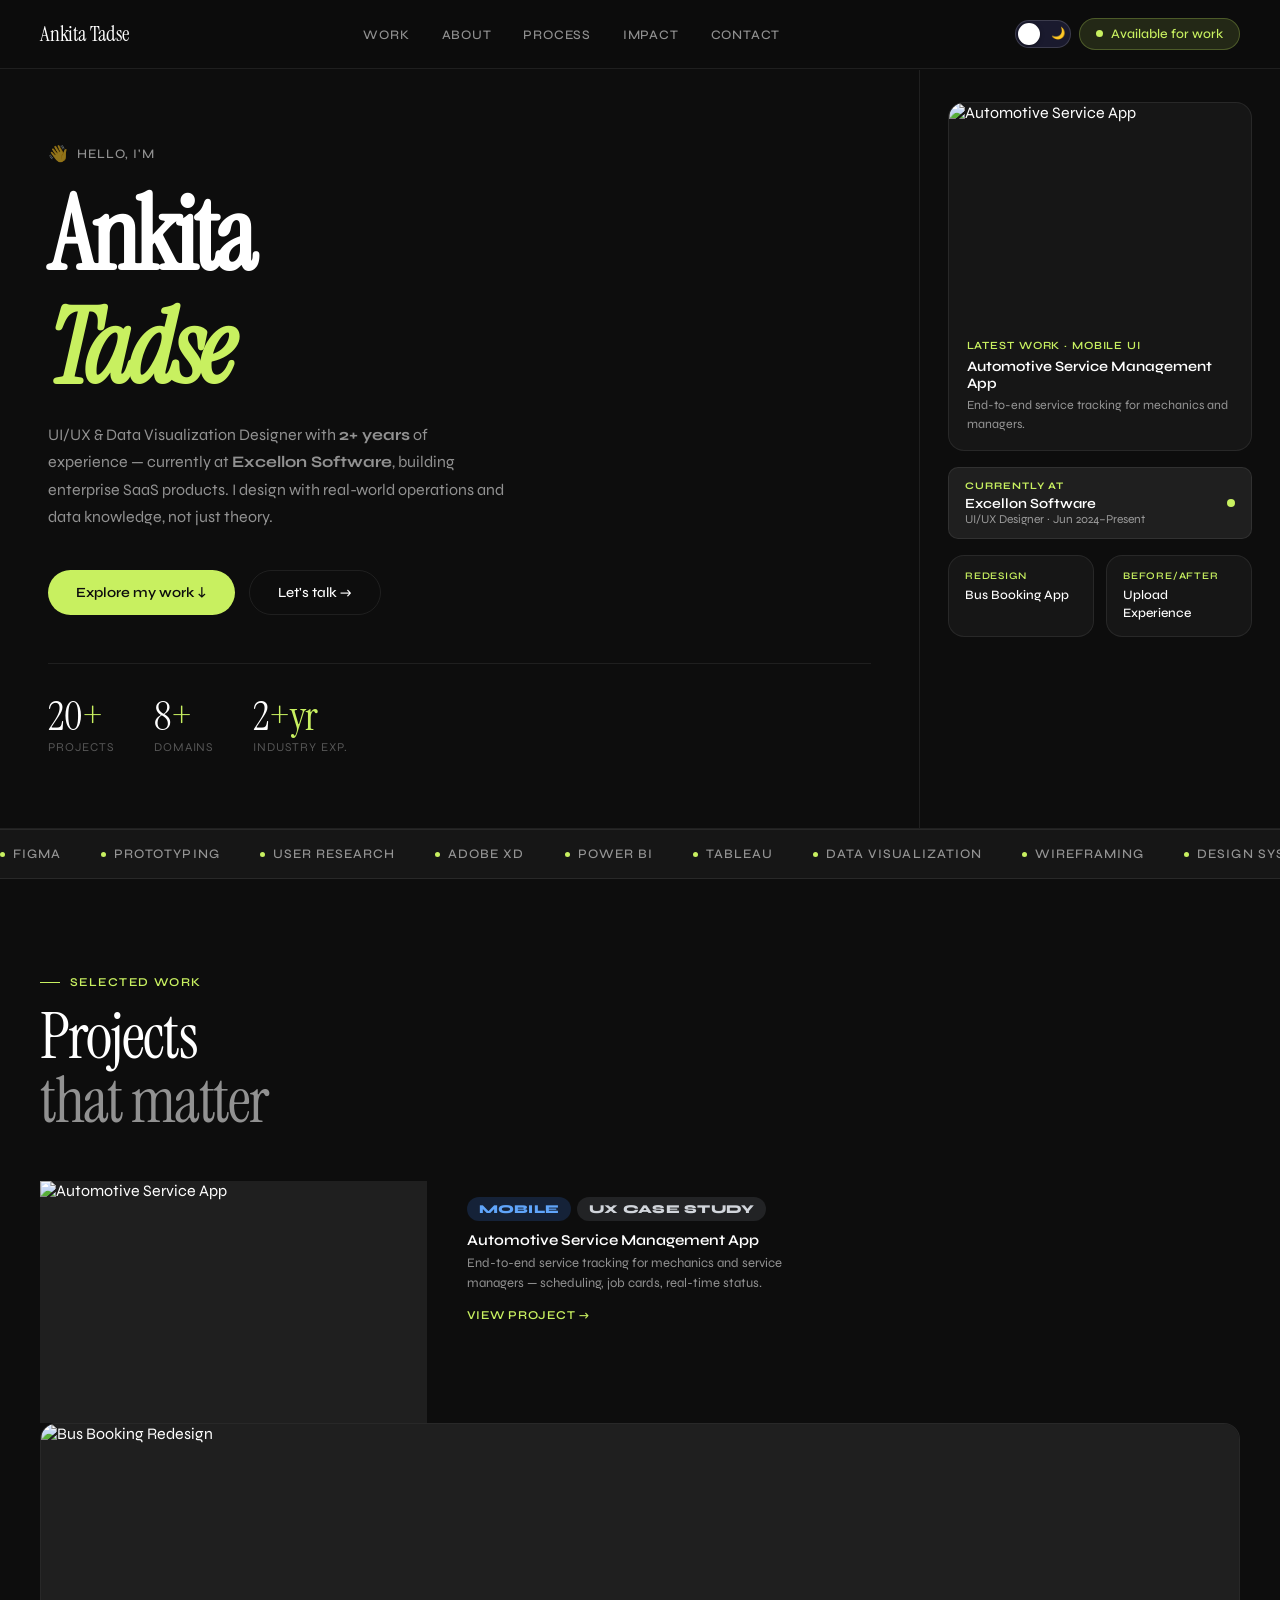
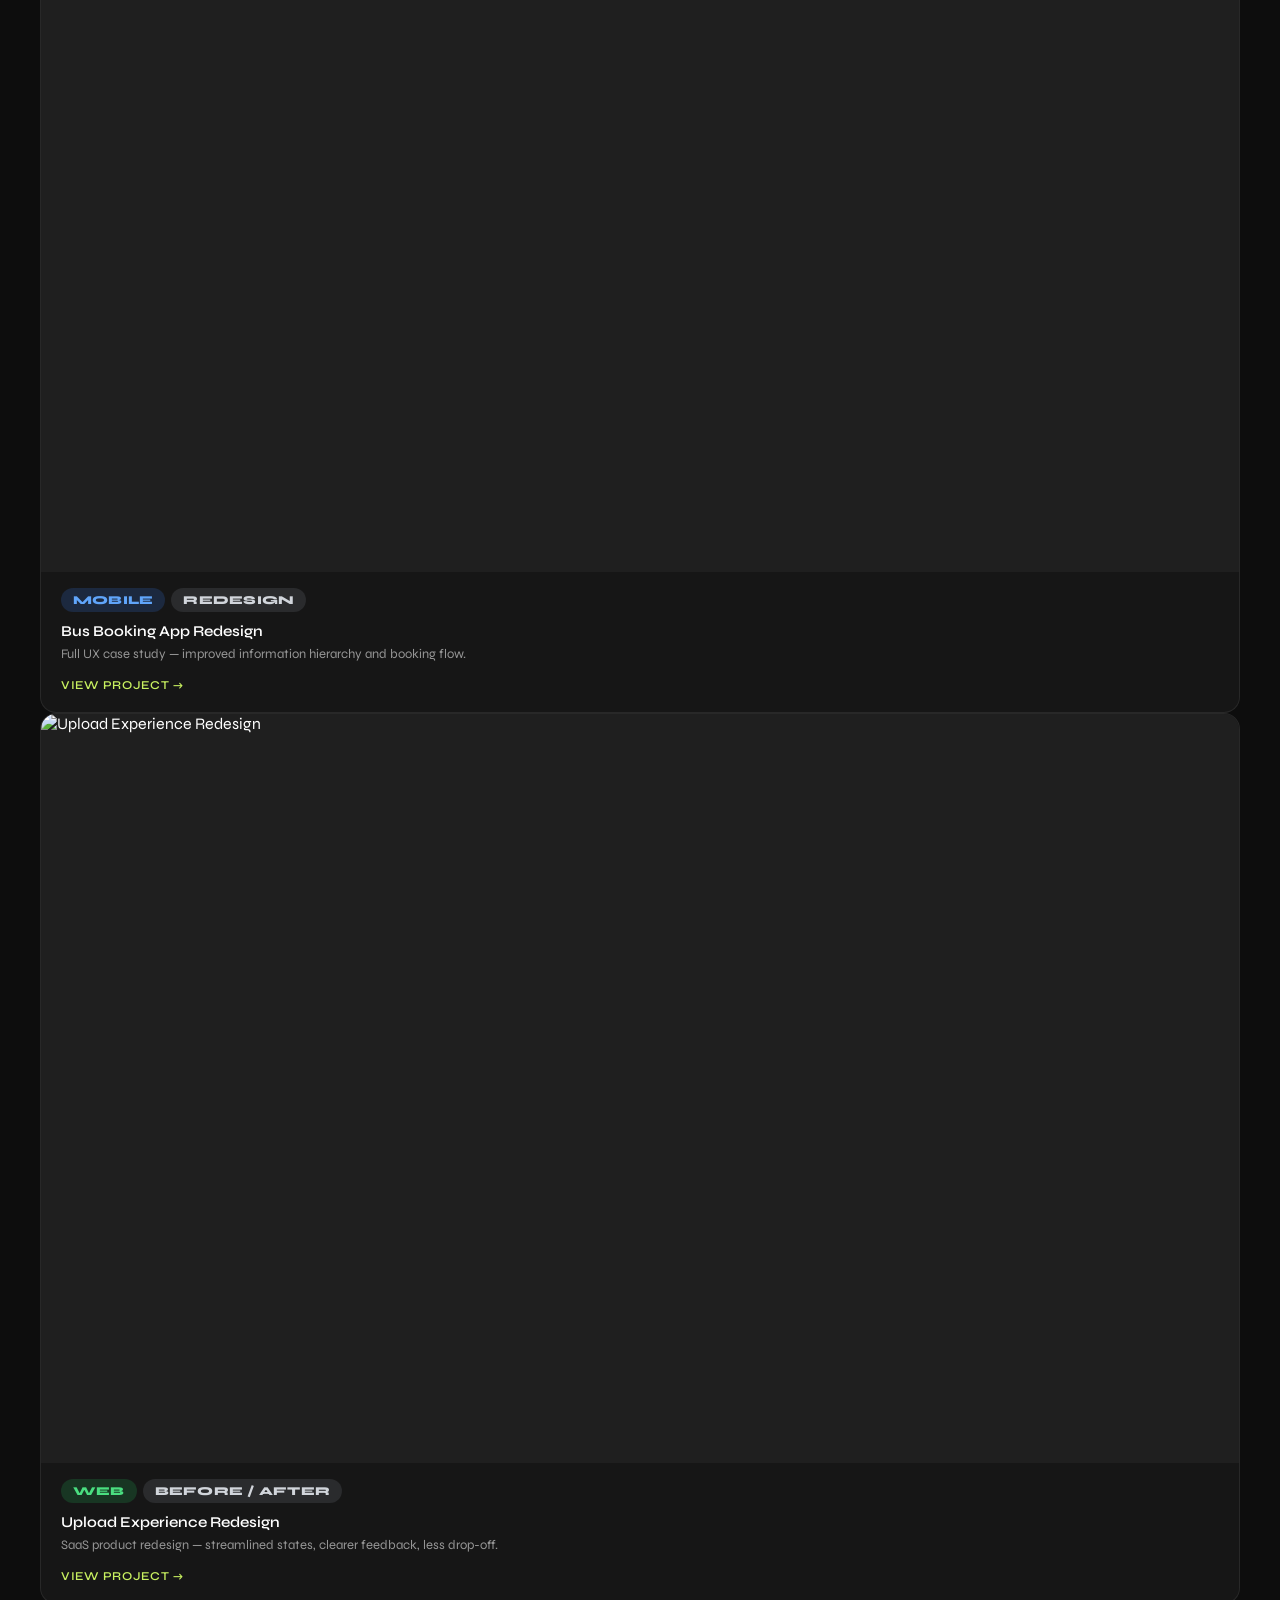
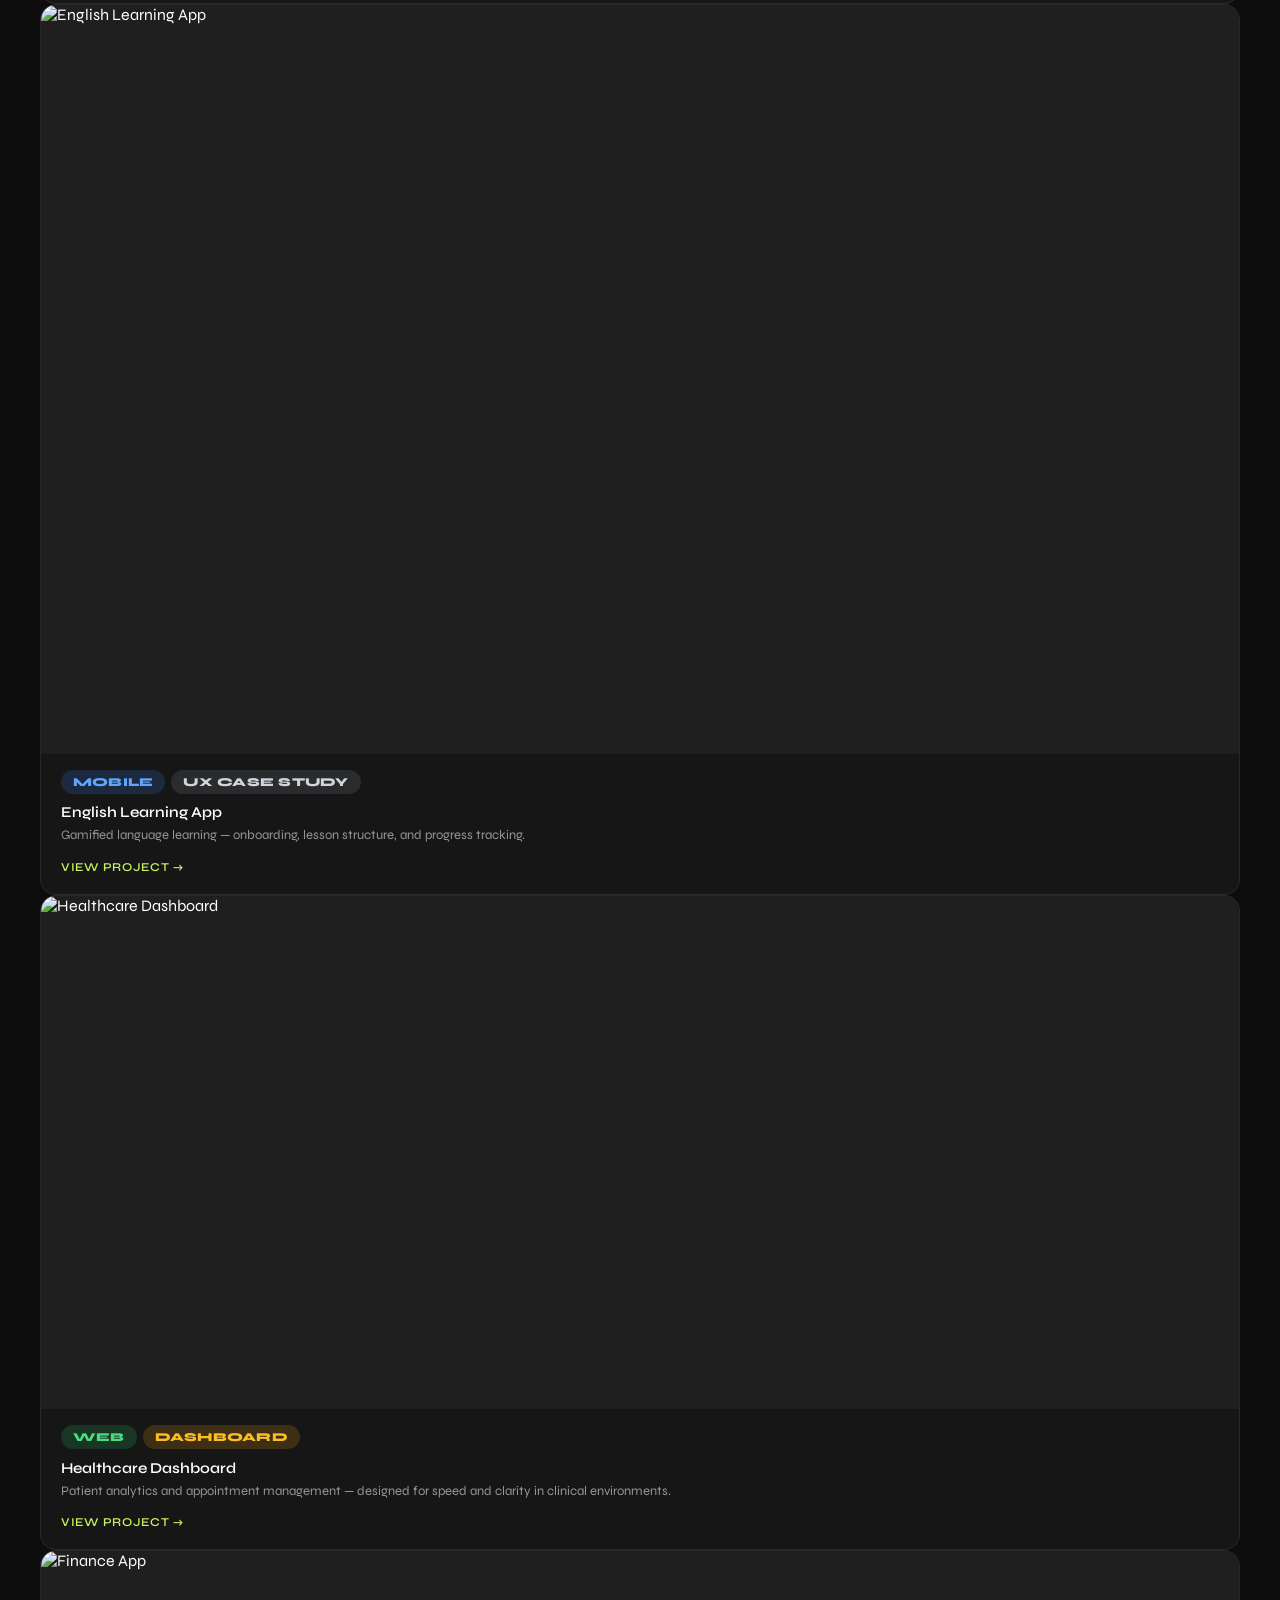
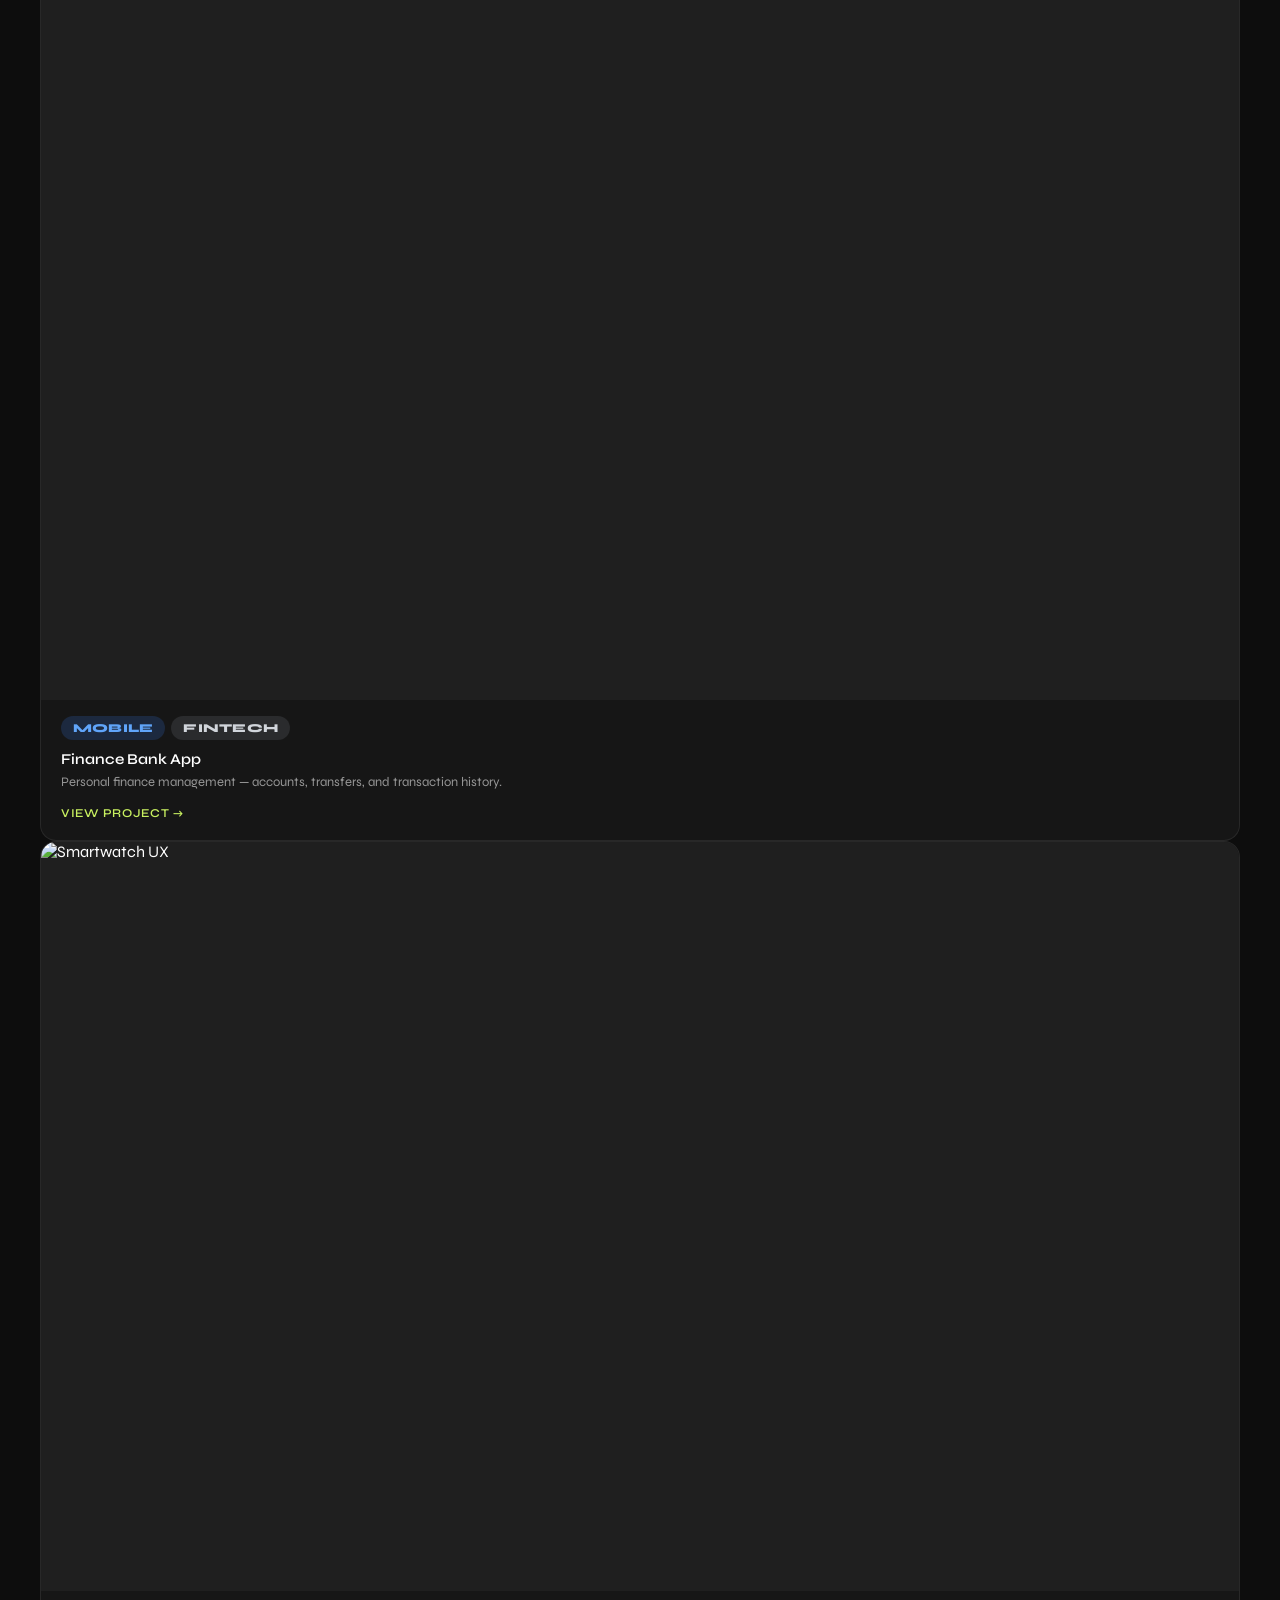
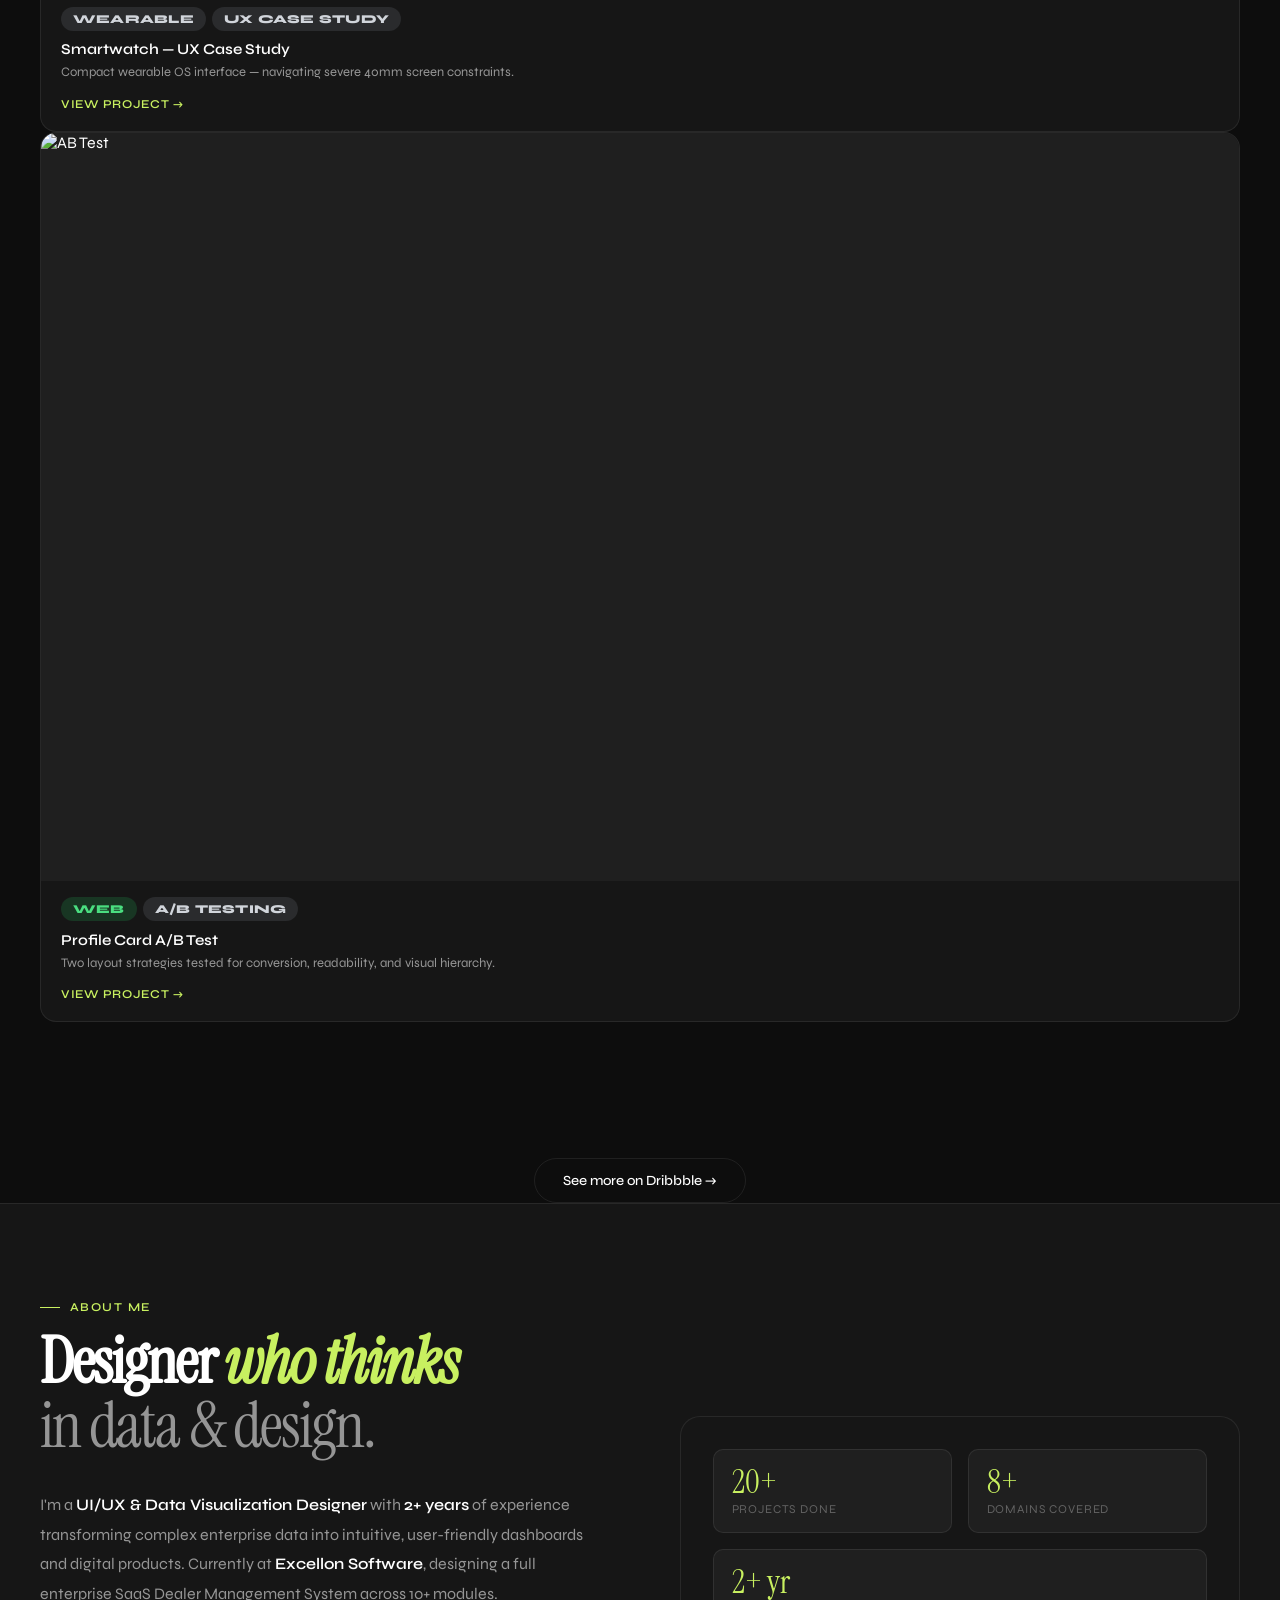
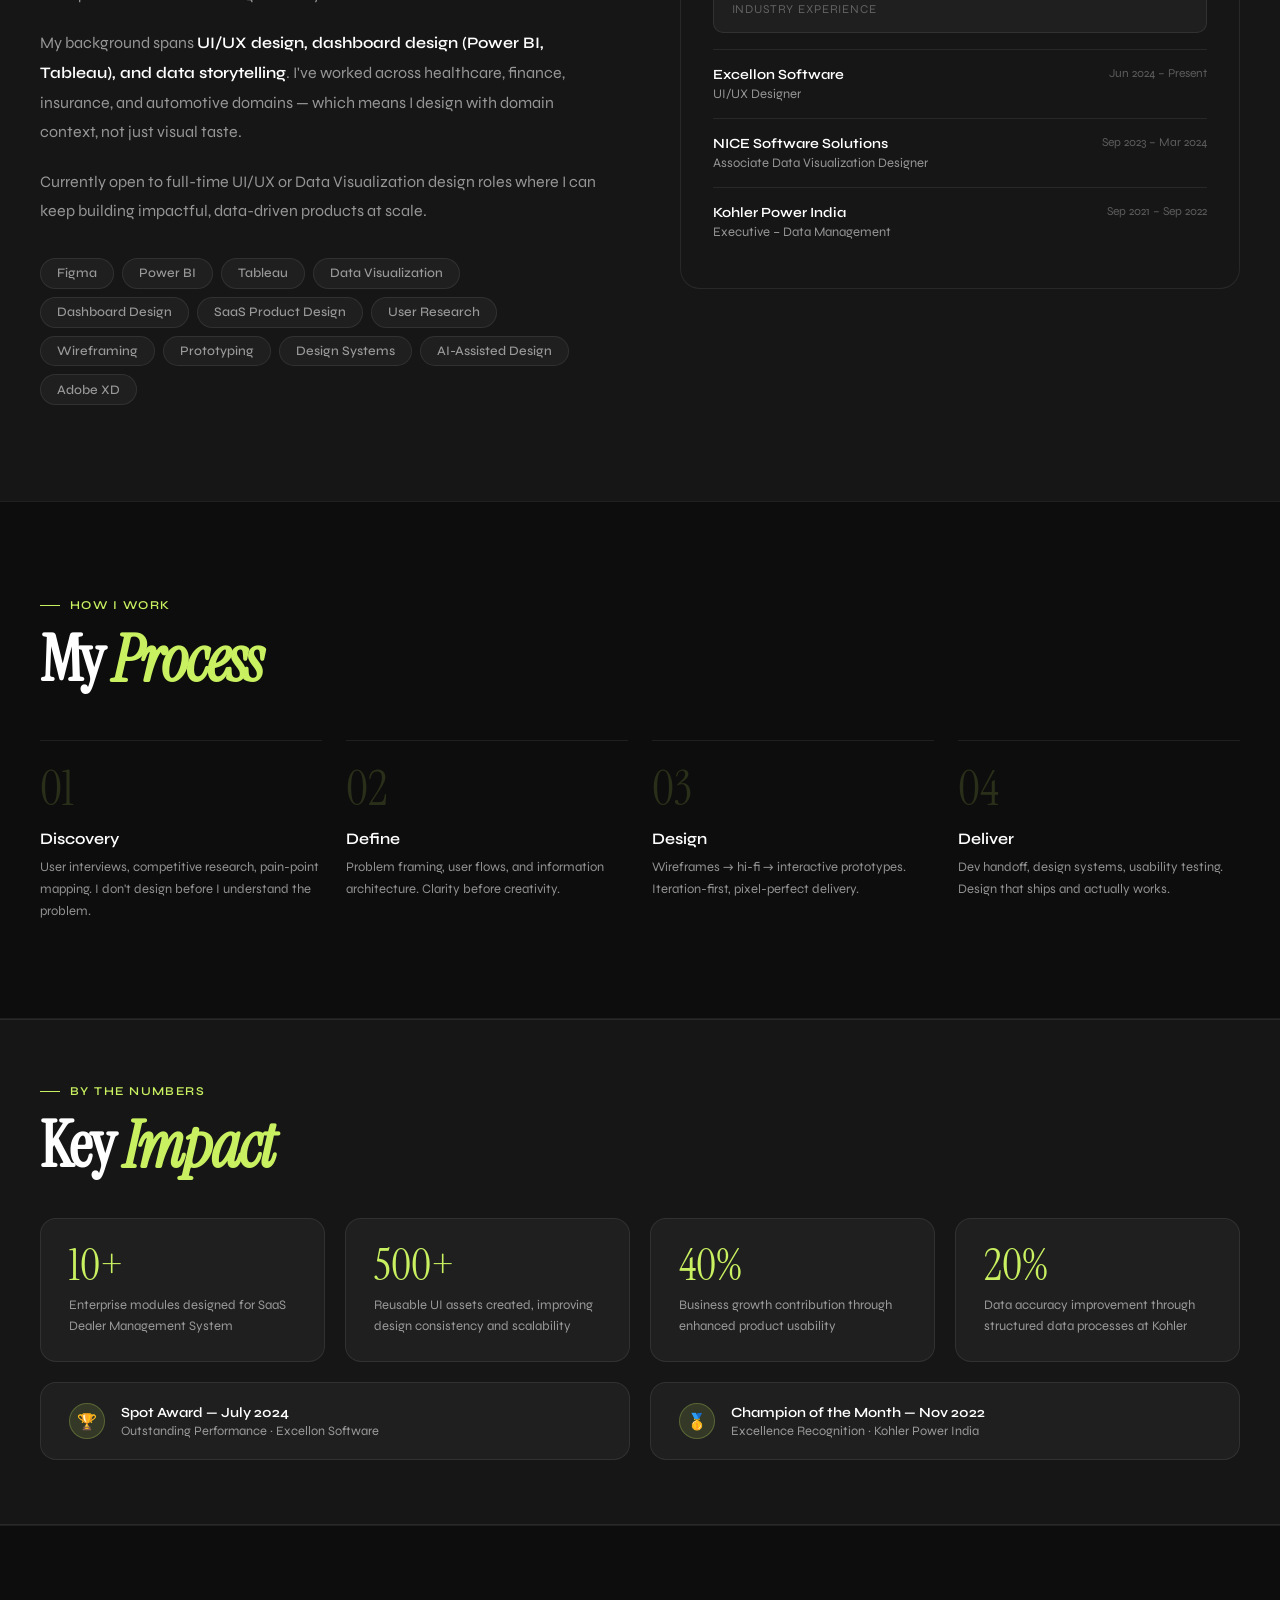
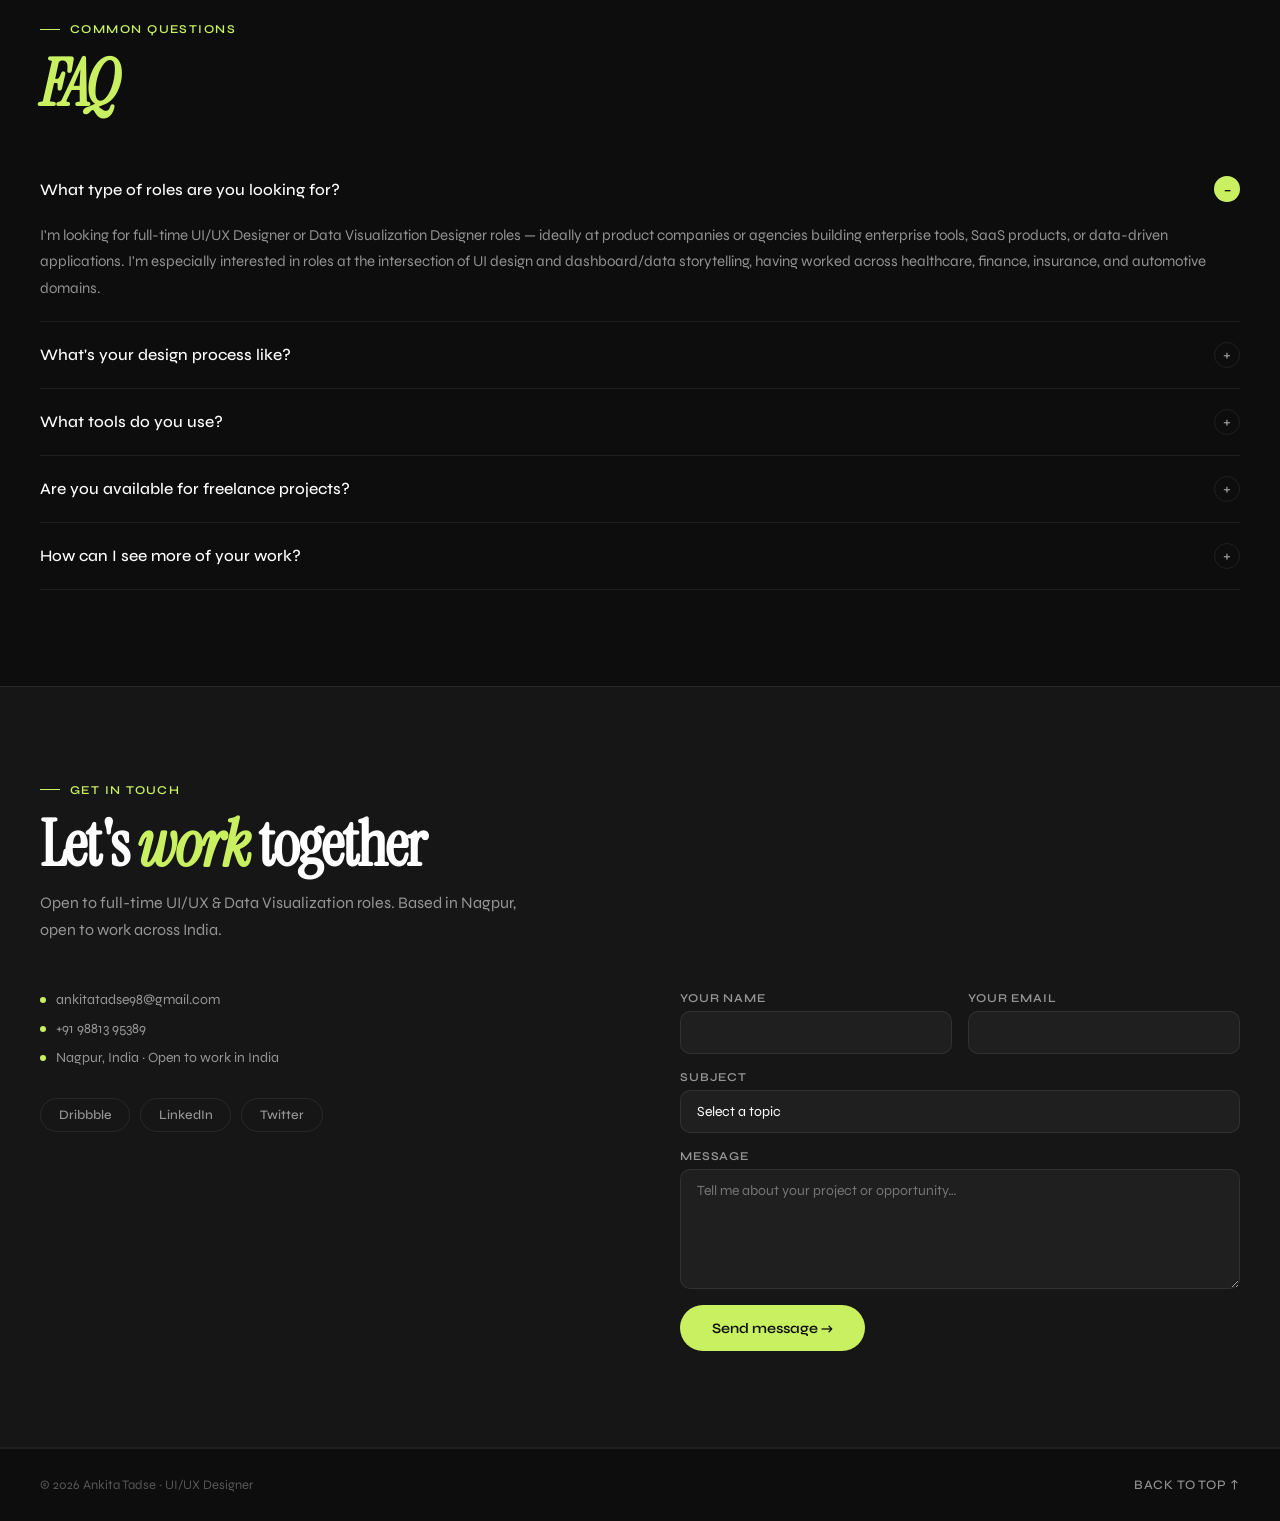
==== commit 31e88bdd: "Updated FIles" ====
--- a/index.html
+++ b/index.html
@@ -192,10 +192,7 @@
       <div class="projects-grid">
 
         <!-- ── PROJECT 1 (span 2 = wide card) ── -->
-        <div class="proj-card space-between" data-id="automotive">
-          <img class="proj-img"
-            src="https://cdn.dribbble.com/userupload/47955111/file/c7bf1de20d115bdfdb0b68e42fb51a01.png"
-            alt="Automotive Service App">
+        <img class="proj-img" src="D:\Portfolio\Ankita_Tadase_Portfolio_porty\Portfolio\assets\images\Dribbble Shot Mobile - 16.png" alt="Automotive Service App" />
           <div class="proj-body">
             <div class="proj-tags">
               <span class="ptag t-mobile">Mobile</span>
--- a/styles.css
+++ b/styles.css
@@ -704,30 +704,92 @@
   text-transform: uppercase;
   letter-spacing: 0.07em;
 }
+/* ==========================
+   DARK MODE
+   ========================== */
+
+:root {
+  --mobile-bg: rgba(59, 130, 246, .18);
+  --mobile-text: #60A5FA;
+
+  --web-bg: rgba(34, 197, 94, .18);
+  --web-text: #4ADE80;
+
+  --ux-bg: rgba(156, 163, 175, .15);
+  --ux-text: #D1D5DB;
+
+  --brand-bg: rgba(236, 72, 153, .18);
+  --brand-text: #F472B6;
+
+  --dashboard-bg: rgba(245, 158, 11, .18);
+  --dashboard-text: #FBBF24;
+}
+
+/* ==========================
+   LIGHT MODE
+   ========================== */
+
+html.light {
+
+  --mobile-bg: #DCEAFE;
+  --mobile-text: #1E3A8A;
+
+  --web-bg: #DDF7E5;
+  --web-text: #166534;
+
+  --ux-bg: #E8E5DE;
+  --ux-text: #374151;
+
+  --brand-bg: #F8DDEA;
+  --brand-text: #9D174D;
+
+  --dashboard-bg: #FBE9BF;
+  --dashboard-text: #92400E;
+}
+
+/* ==========================
+   TAGS
+   ========================== */
+
+.ptag {
+  display: inline-flex;
+  align-items: center;
+  padding: 6px 12px;
+  border-radius: 999px;
+  font-size: 12px;
+  font-weight: 700;
+  letter-spacing: .02em;
+  line-height: 1;
+}
 
 .t-mobile {
-  background: rgba(24, 95, 165, 0.18);
-  color: #7AB8F5;
+  background: var(--mobile-bg);
+  color: var(--mobile-text);
 }
 
 .t-web {
-  background: rgba(59, 110, 17, 0.2);
-  color: #90D45E;
+  background: var(--web-bg);
+  color: var(--web-text);
 }
 
 .t-ux {
-  background: rgba(255, 255, 255, 0.07);
-  color: var(--off);
+  background: var(--ux-bg);
+  color: var(--ux-text);
 }
 
 .t-brand {
-  background: rgba(200, 80, 155, 0.18);
-  color: #E88EC5;
+  background: var(--brand-bg);
+  color: var(--brand-text);
 }
 
 .t-dashboard {
-  background: rgba(200, 240, 96, 0.12);
-  color: var(--accent);
+  background: var(--dashboard-bg);
+  color: var(--dashboard-text);
+}
+.ptag {
+  text-shadow: none;
+  opacity: 1;
+  font-weight: 800;
 }
 
 .proj-title {
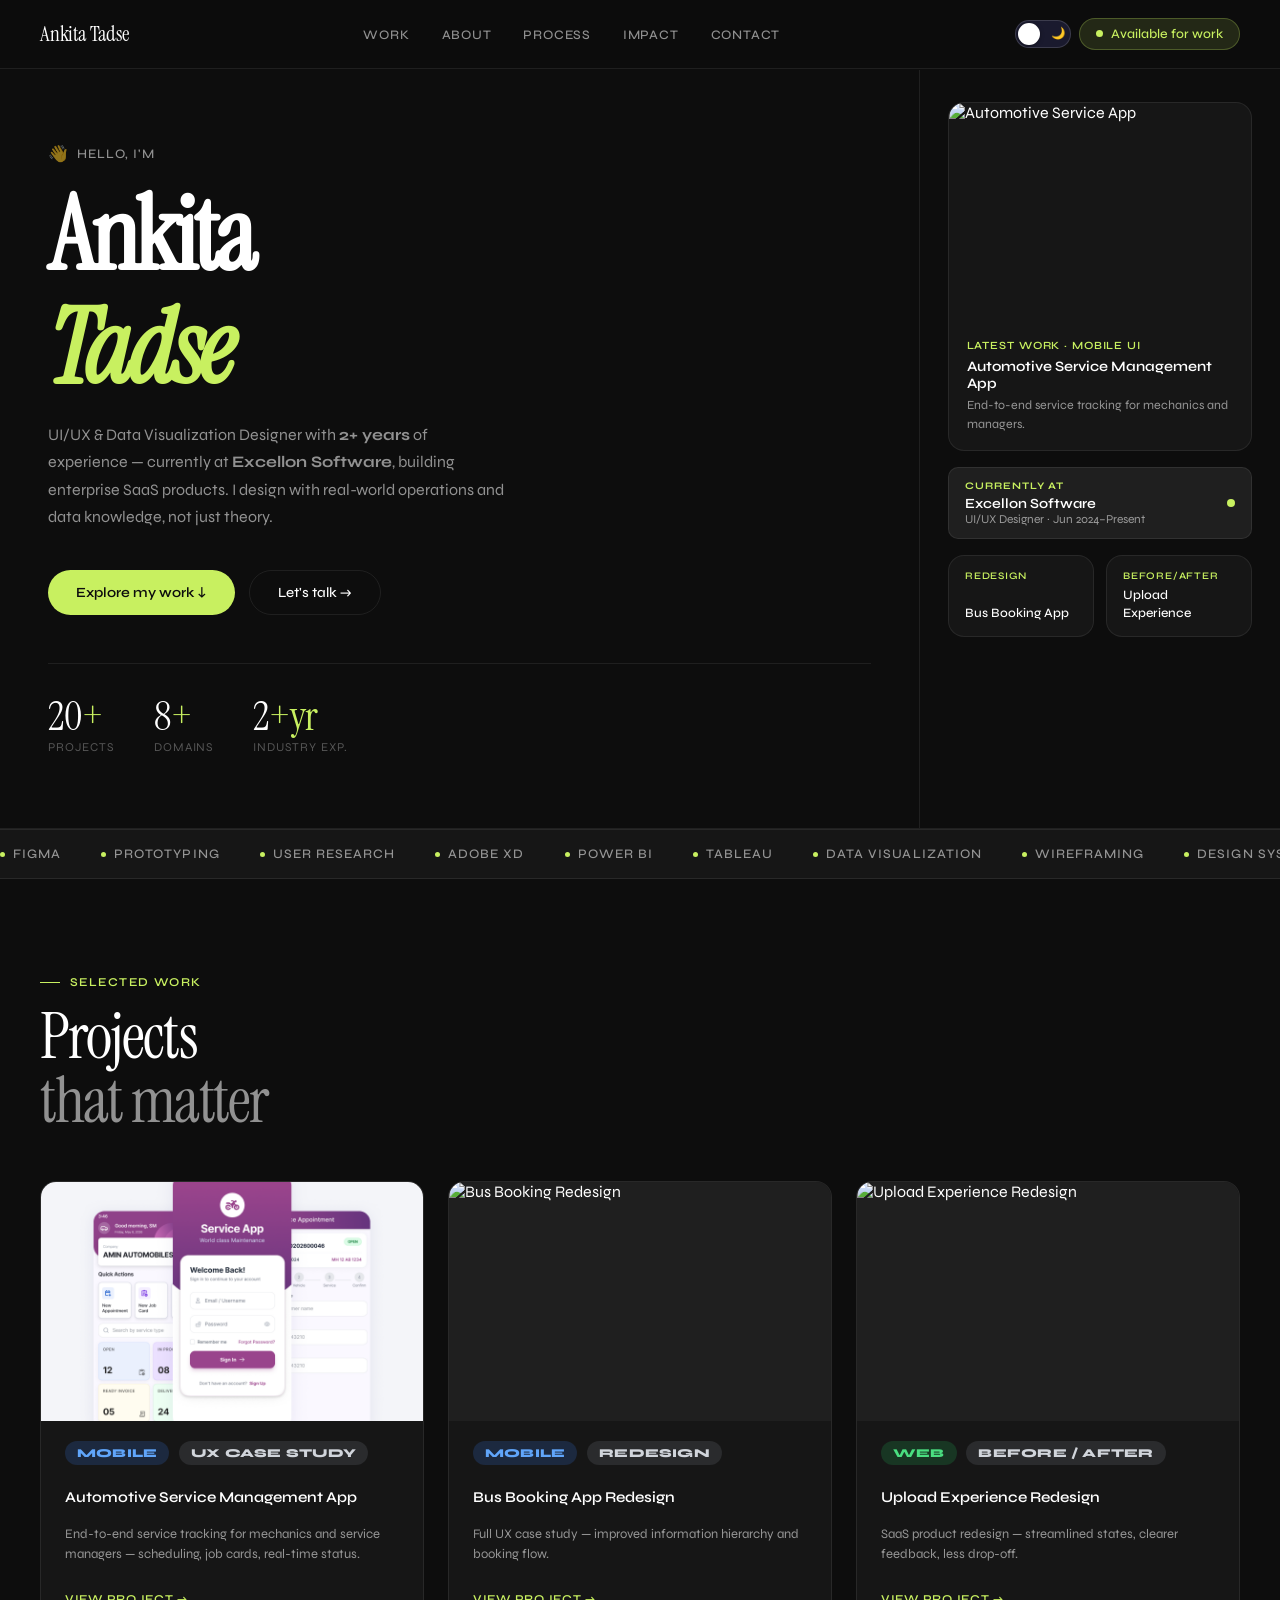
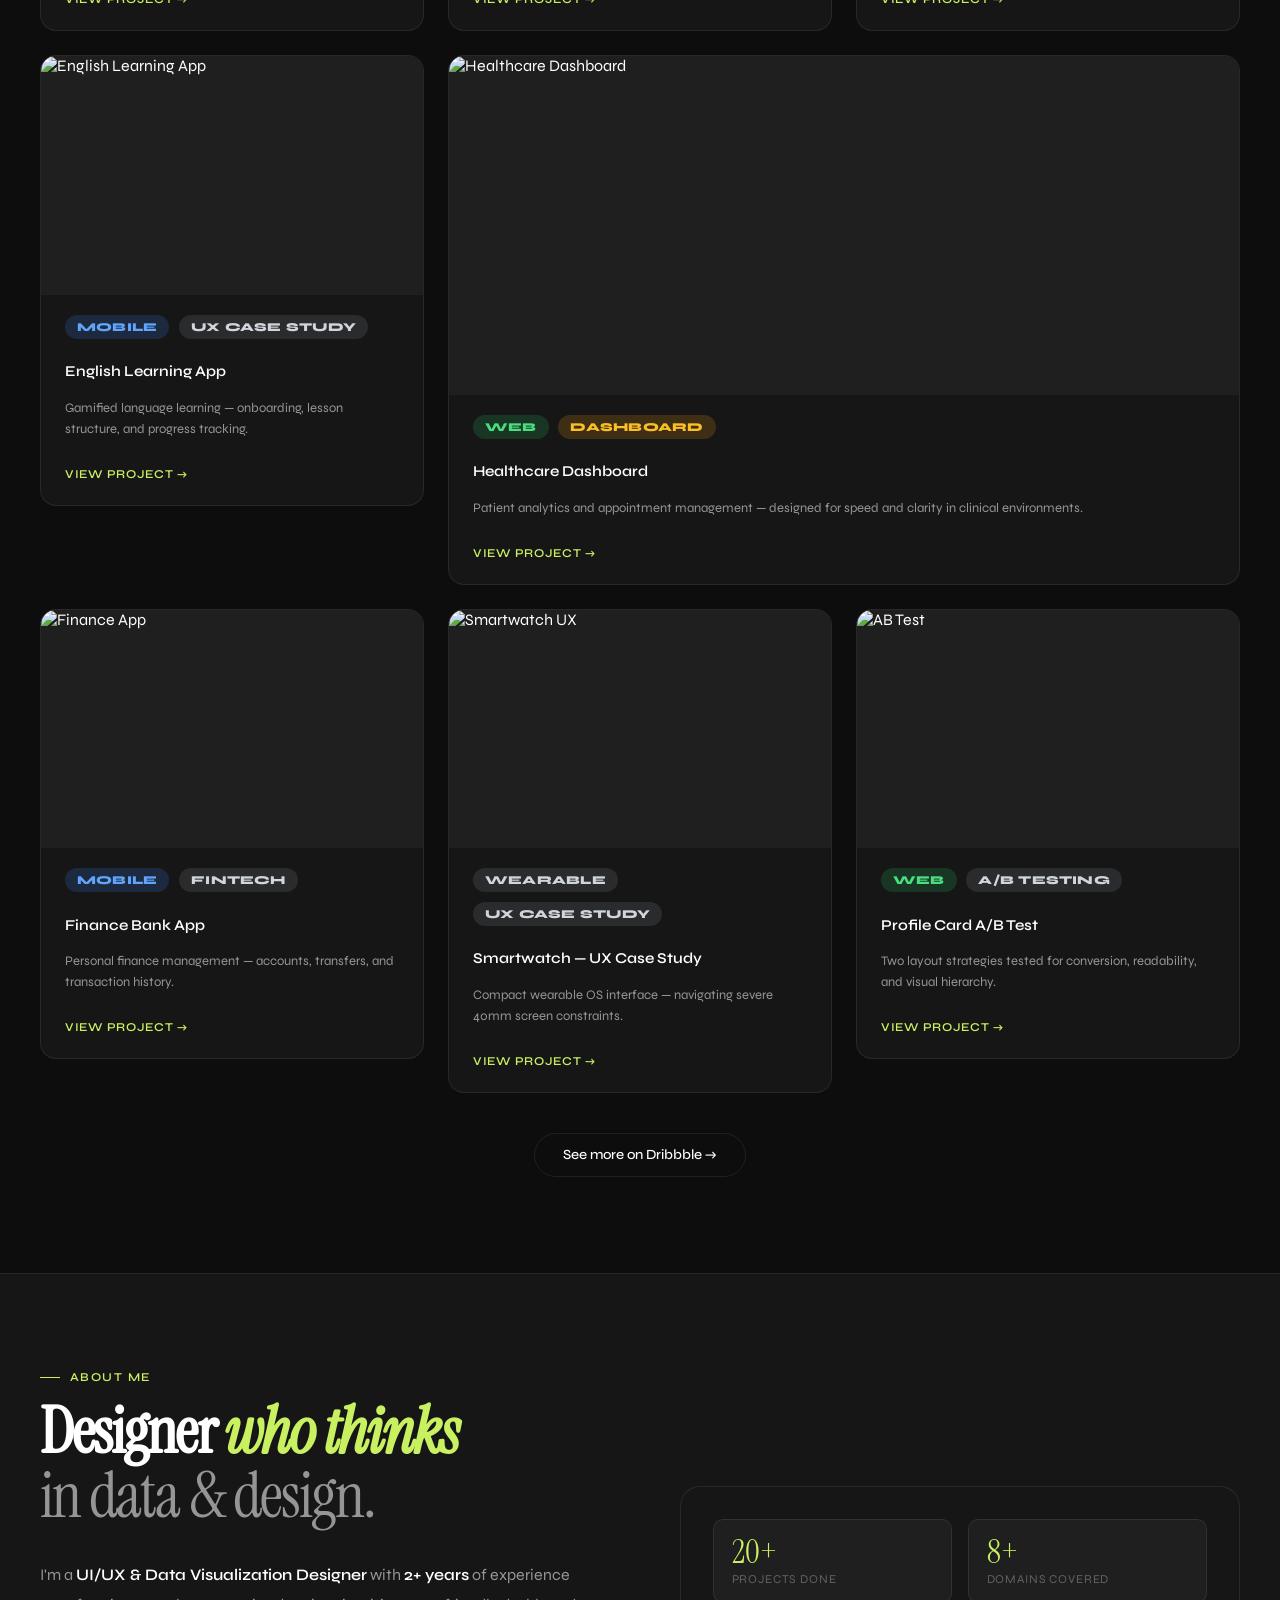
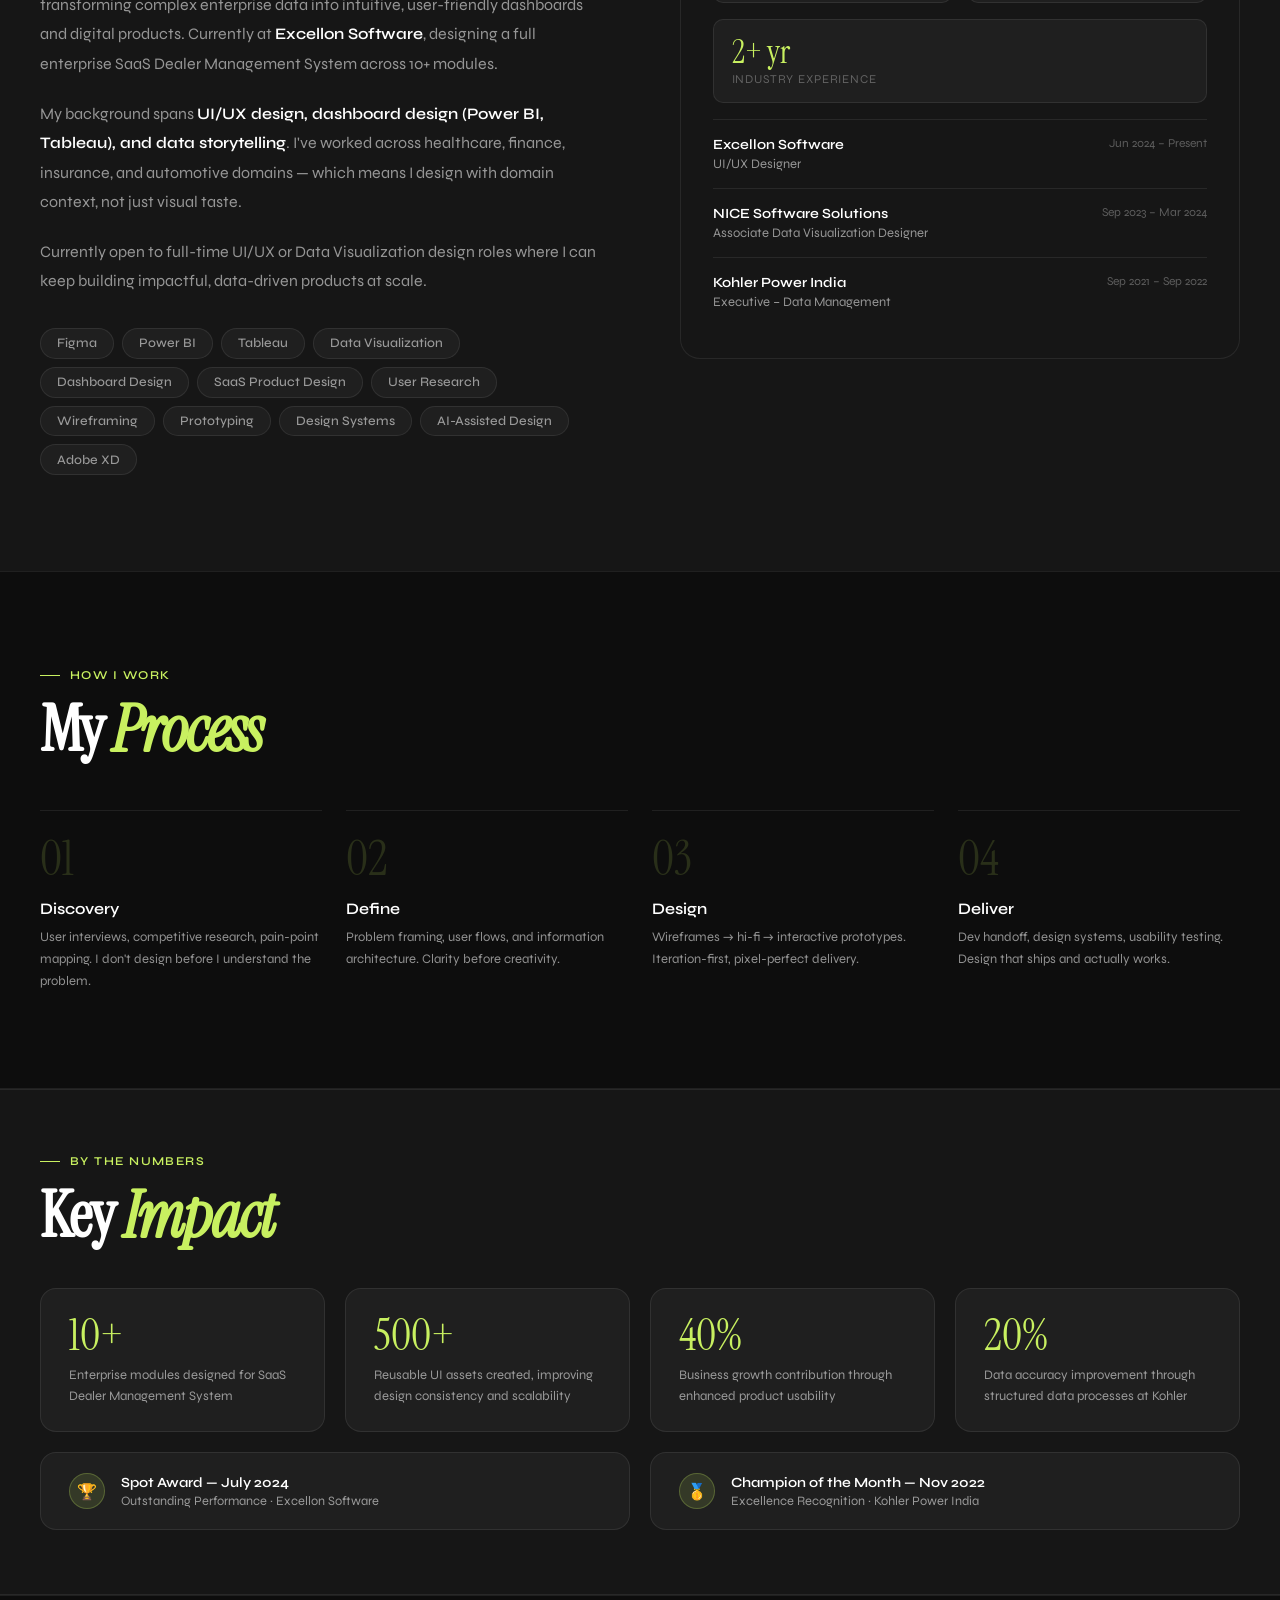
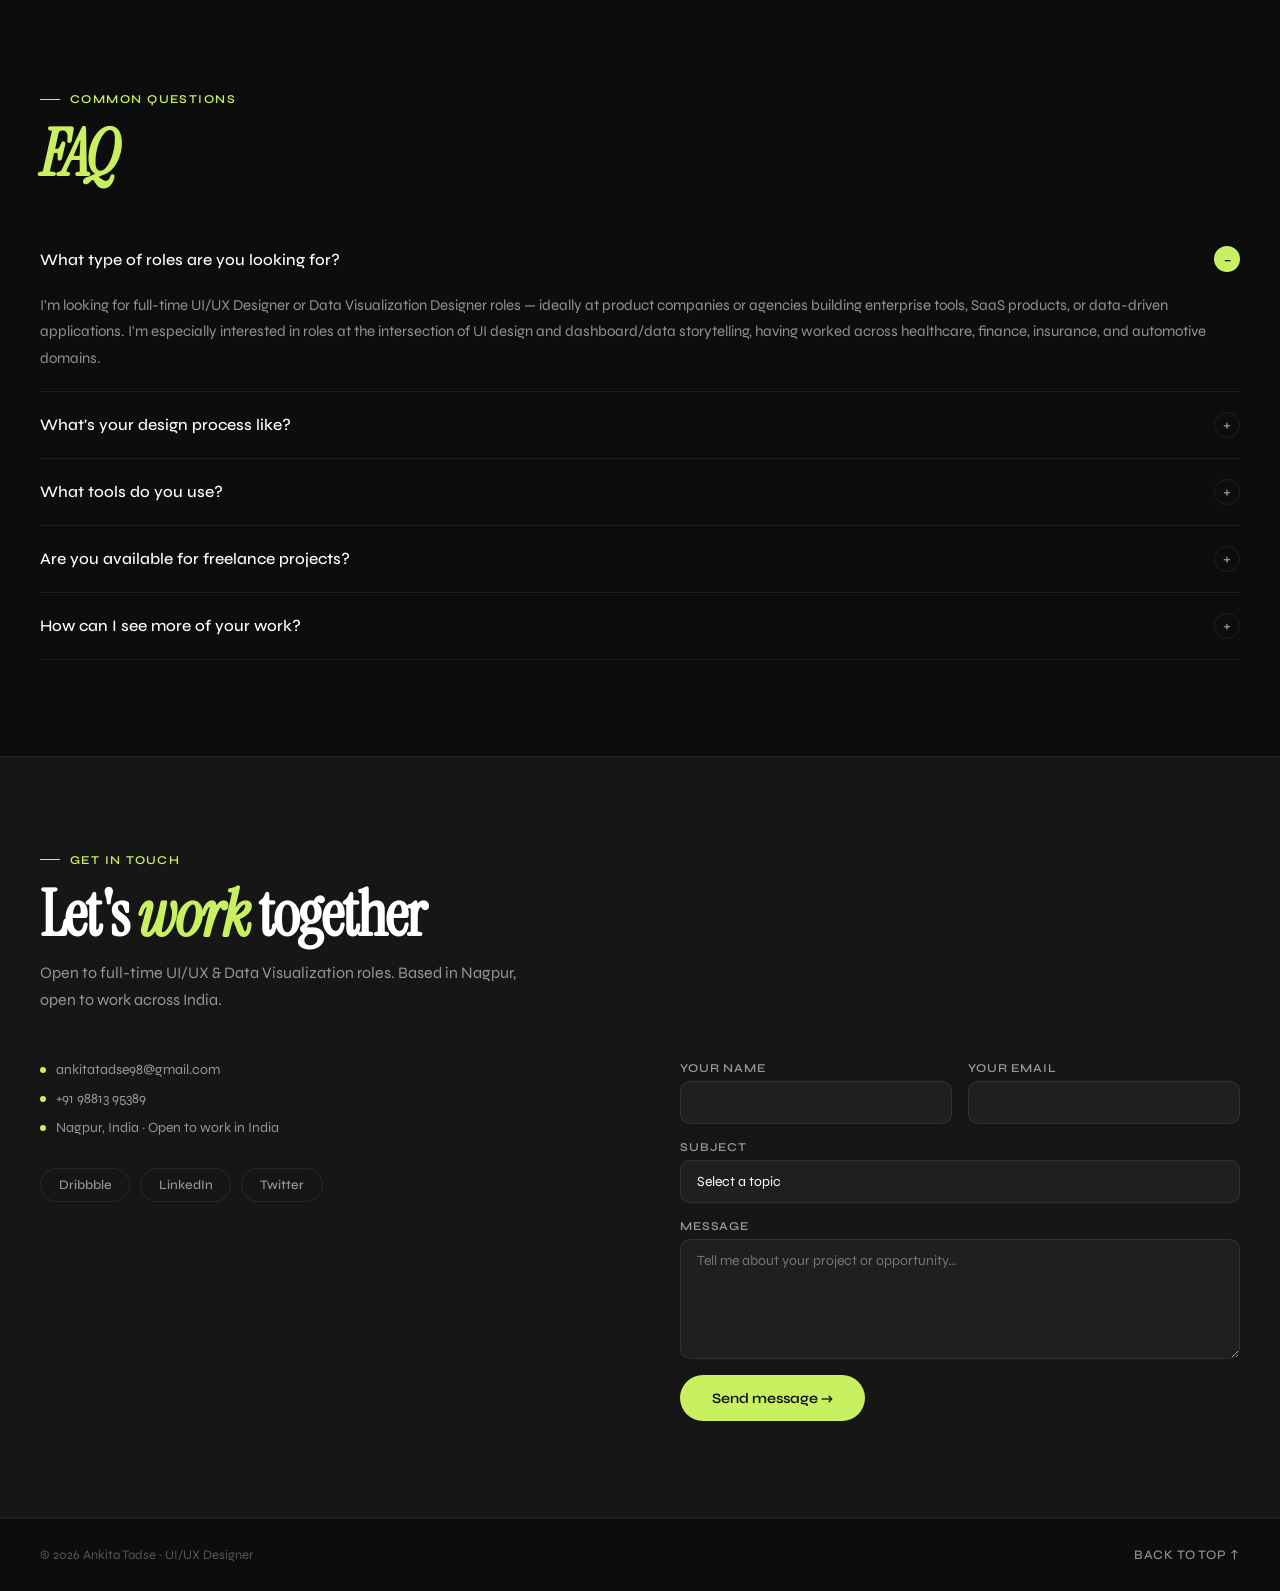
==== commit 6d47d917: "Refactor project cards layout and styles for improved responsiveness" ====
--- a/index.html
+++ b/index.html
@@ -191,8 +191,9 @@
 
       <div class="projects-grid">
 
-        <!-- ── PROJECT 1 (span 2 = wide card) ── -->
-        <img class="proj-img" src="D:\Portfolio\Ankita_Tadase_Portfolio_porty\Portfolio\assets\images\Dribbble Shot Mobile - 16.png" alt="Automotive Service App" />
+        <!-- ── PROJECT 1 ── -->
+        <div class="proj-card" data-id="automotive">
+          <img class="proj-img" src="images/Dribbble Shot Mobile - 16.png" alt="Automotive Service App" />
           <div class="proj-body">
             <div class="proj-tags">
               <span class="ptag t-mobile">Mobile</span>
@@ -305,9 +306,8 @@
 
         <!-- ── PROJECT 8 ── -->
         <div class="proj-card" data-id="abtest">
-
           <img class="proj-img"
-            src="https://cdn.dribbble.com/userupload/47932599/file/c2c551c02c2b273ddedf1046fdb71438.png" ,
+            src="https://cdn.dribbble.com/userupload/47932599/file/c2c551c02c2b273ddedf1046fdb71438.png"
             alt="AB Test">
           <div class="proj-body">
             <div class="proj-tags">
--- a/styles.css
+++ b/styles.css
@@ -637,18 +637,21 @@
 
 .projects-grid {
   display: grid;
-  grid-template-columns: repeat(3, 1fr);
-  gap: 1.25rem;
+  grid-template-columns: repeat(3, minmax(0, 1fr));
+  gap: 1.5rem;
+  align-items: start;
 }
 
 /* ── ADD / REMOVE PROJECTS: duplicate or delete a .proj-card block ── */
 .proj-card {
+  display: flex;
+  flex-direction: column;
+  justify-content: space-between;
   background: var(--bg2);
   border: 1px solid var(--border);
   border-radius: var(--radius);
   overflow: hidden;
   cursor: pointer;
-  transition: transform 0.3s ease, border-color 0.2s;
   opacity: 0;
   transform: translateY(24px);
   transition: transform 0.35s cubic-bezier(0.23, 1, 0.32, 1),
@@ -686,12 +689,16 @@
 }
 
 .proj-body {
-  padding: 1rem 1.25rem 1.25rem;
+  padding: 1.25rem 1.5rem 1.5rem;
+  display: flex;
+  flex-direction: column;
+  gap: 0.85rem;
+  flex: 1;
 }
 
 .proj-tags {
   display: flex;
-  gap: 6px;
+  gap: 0.6rem;
   flex-wrap: wrap;
   margin-bottom: 0.6rem;
 }
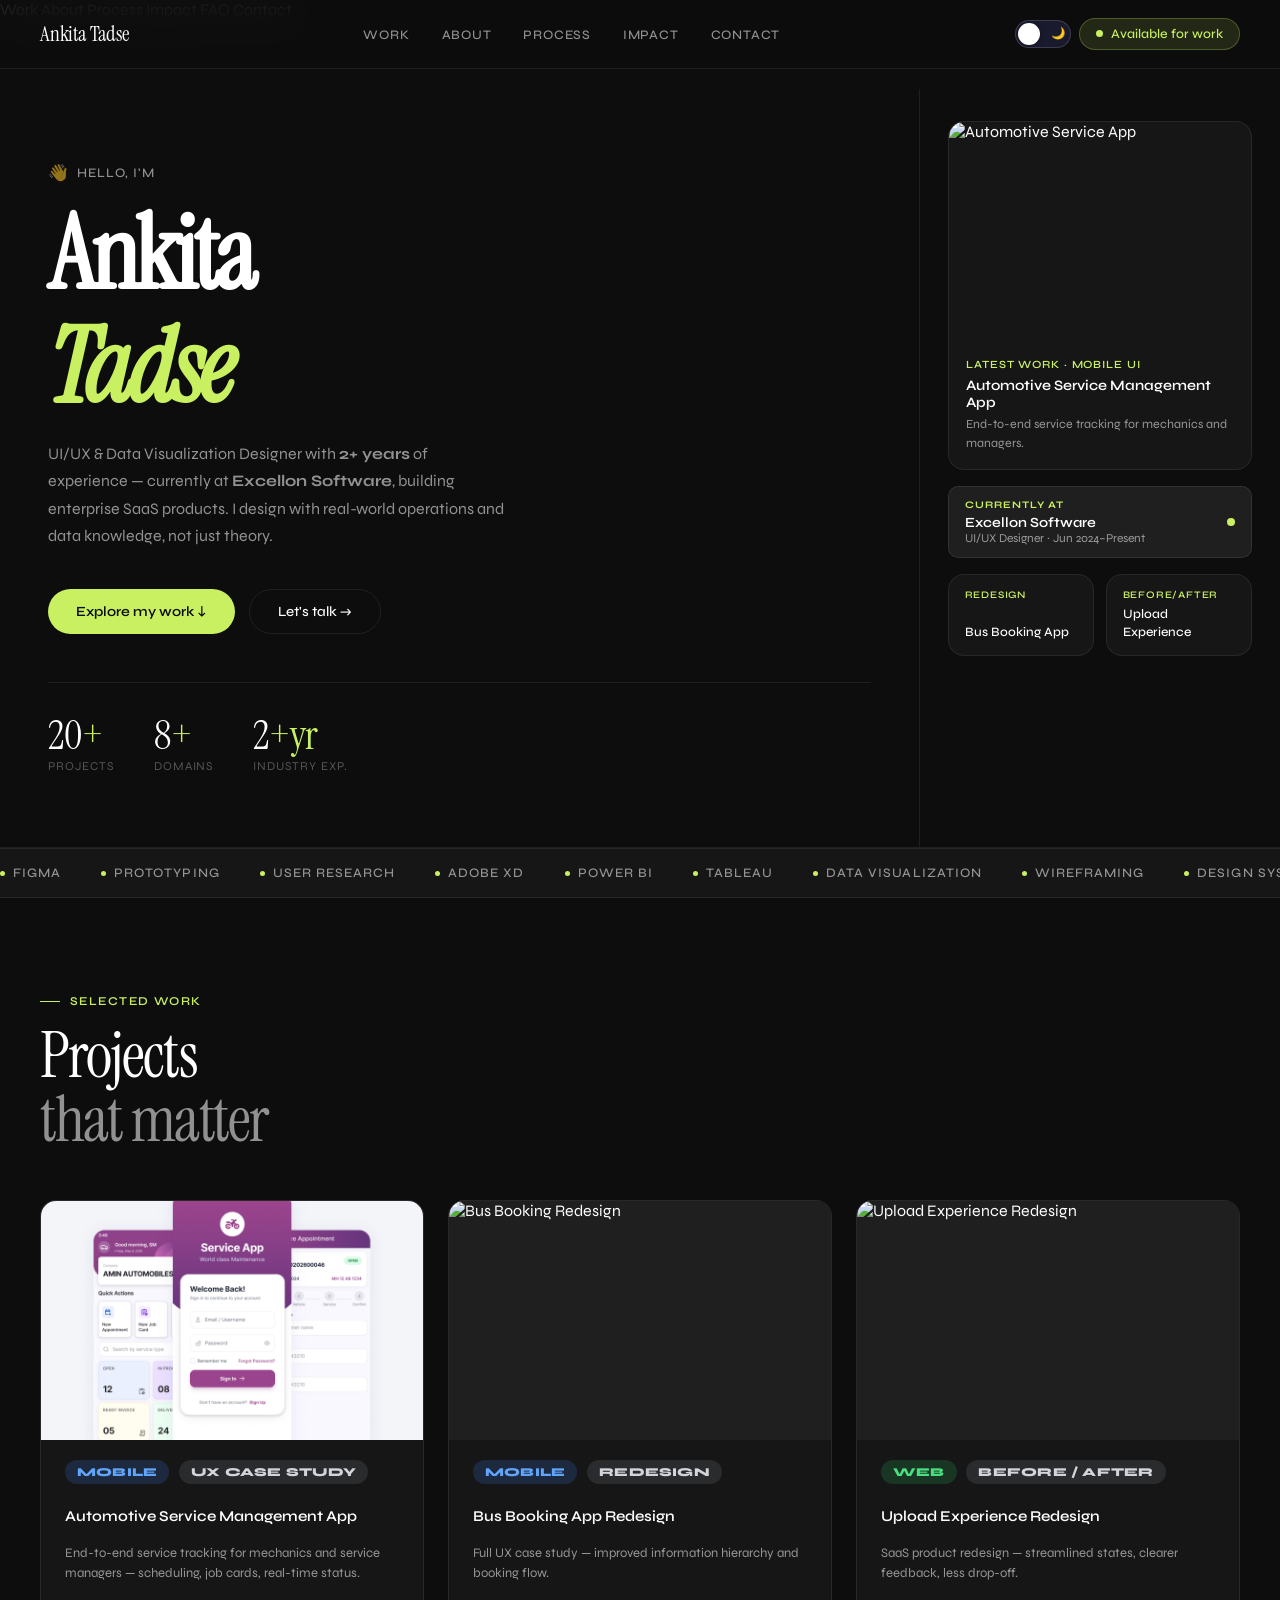
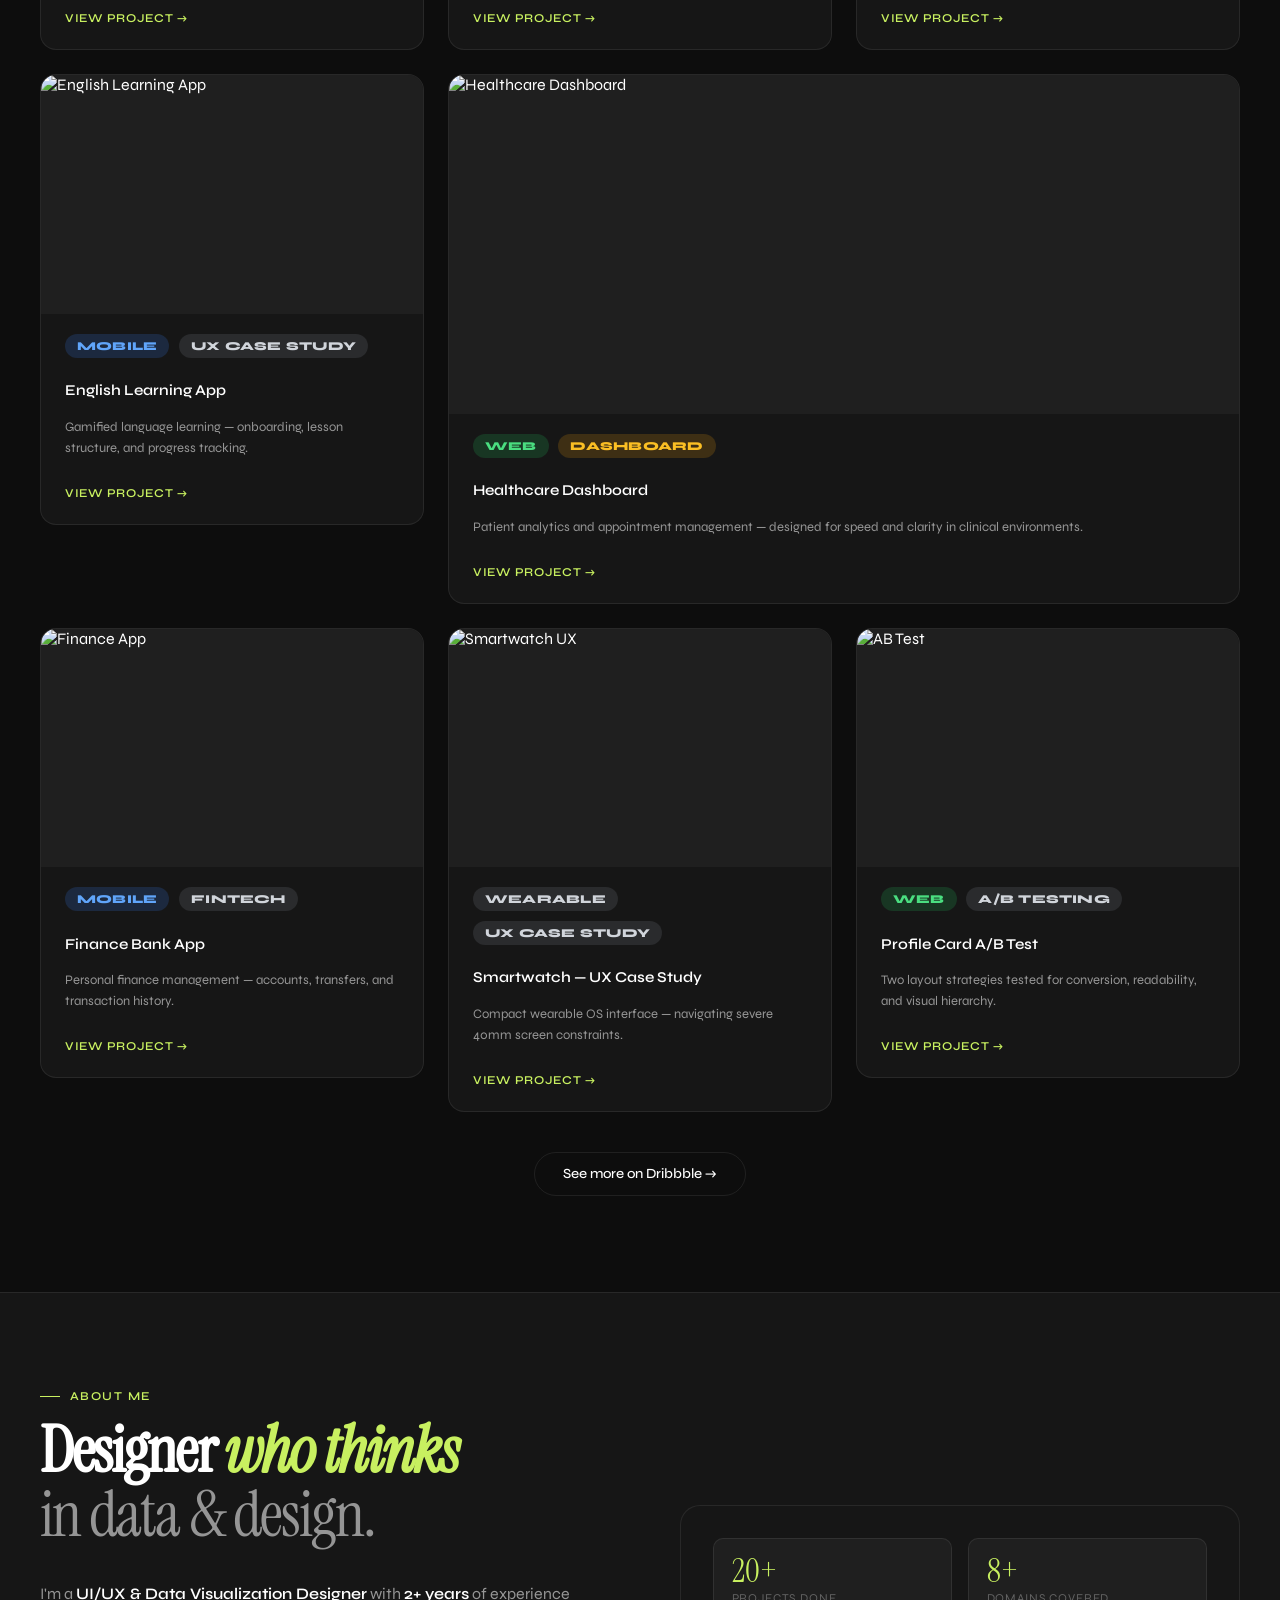
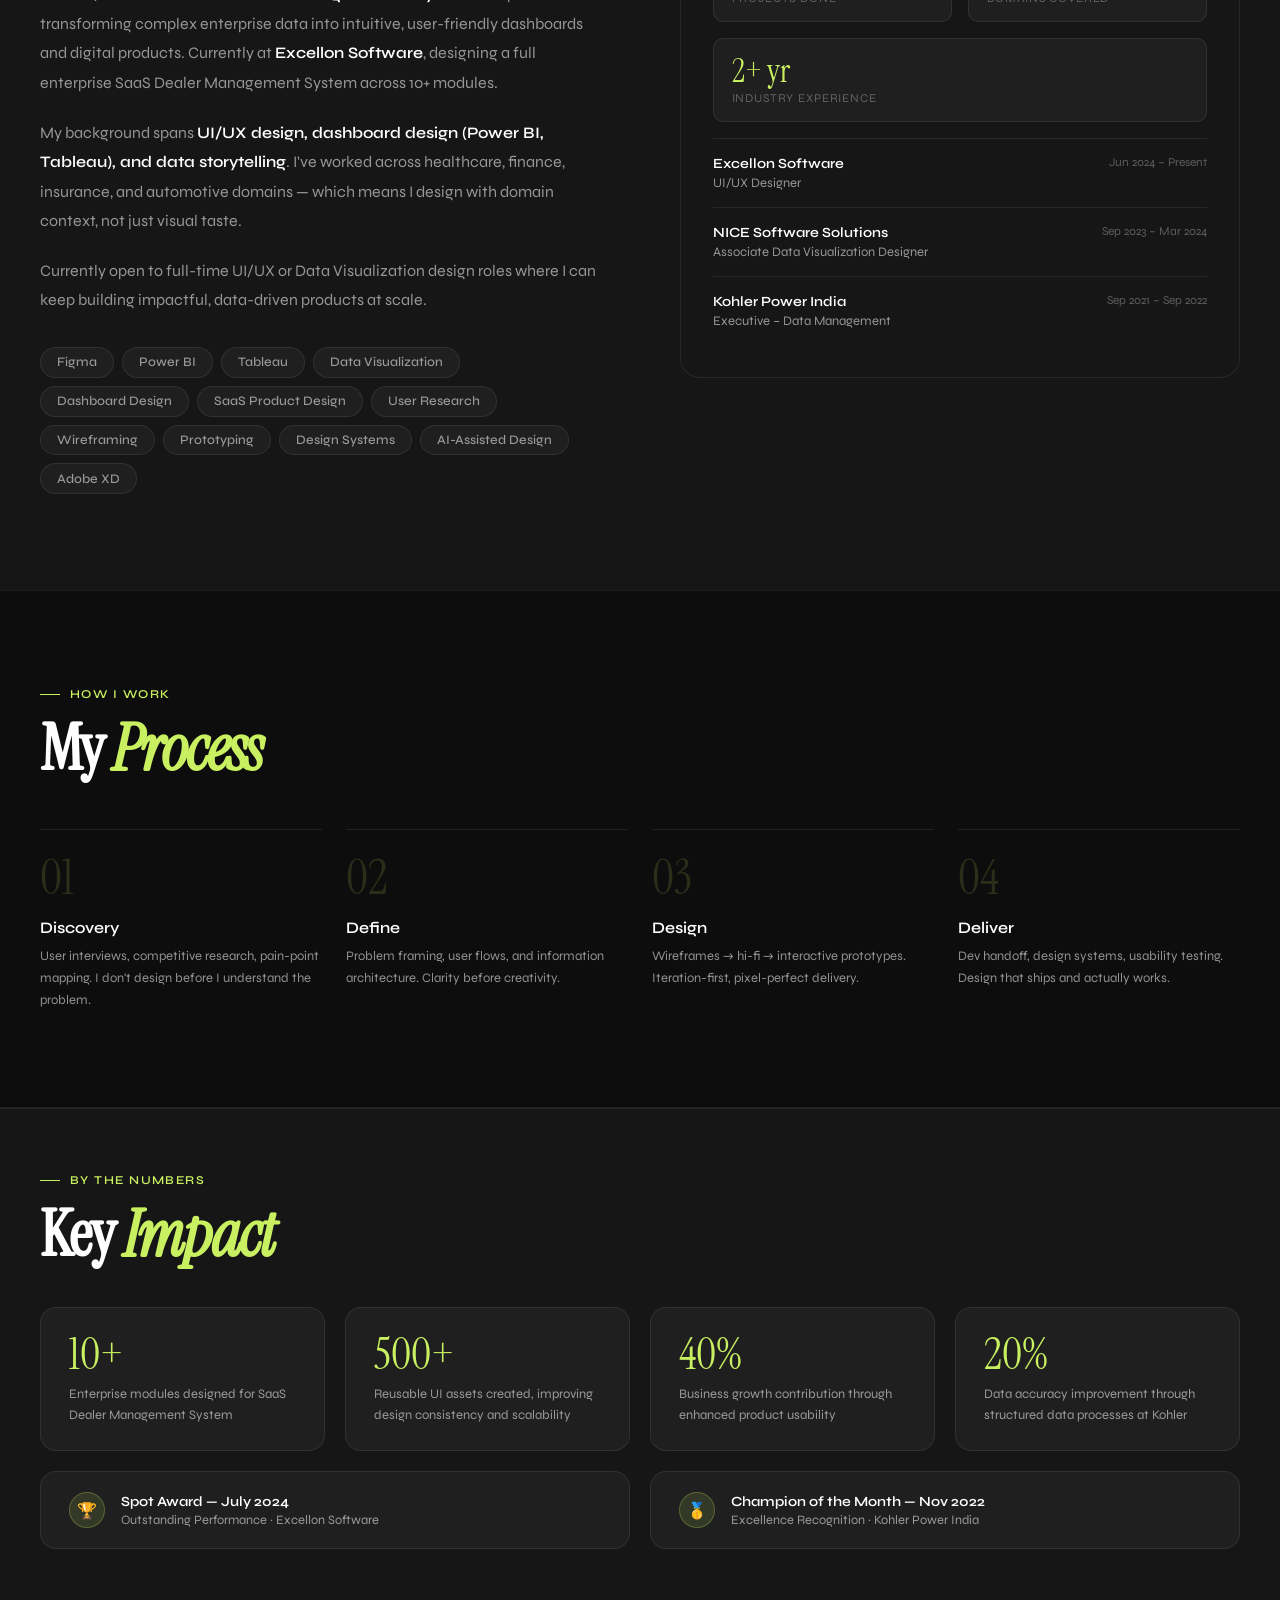
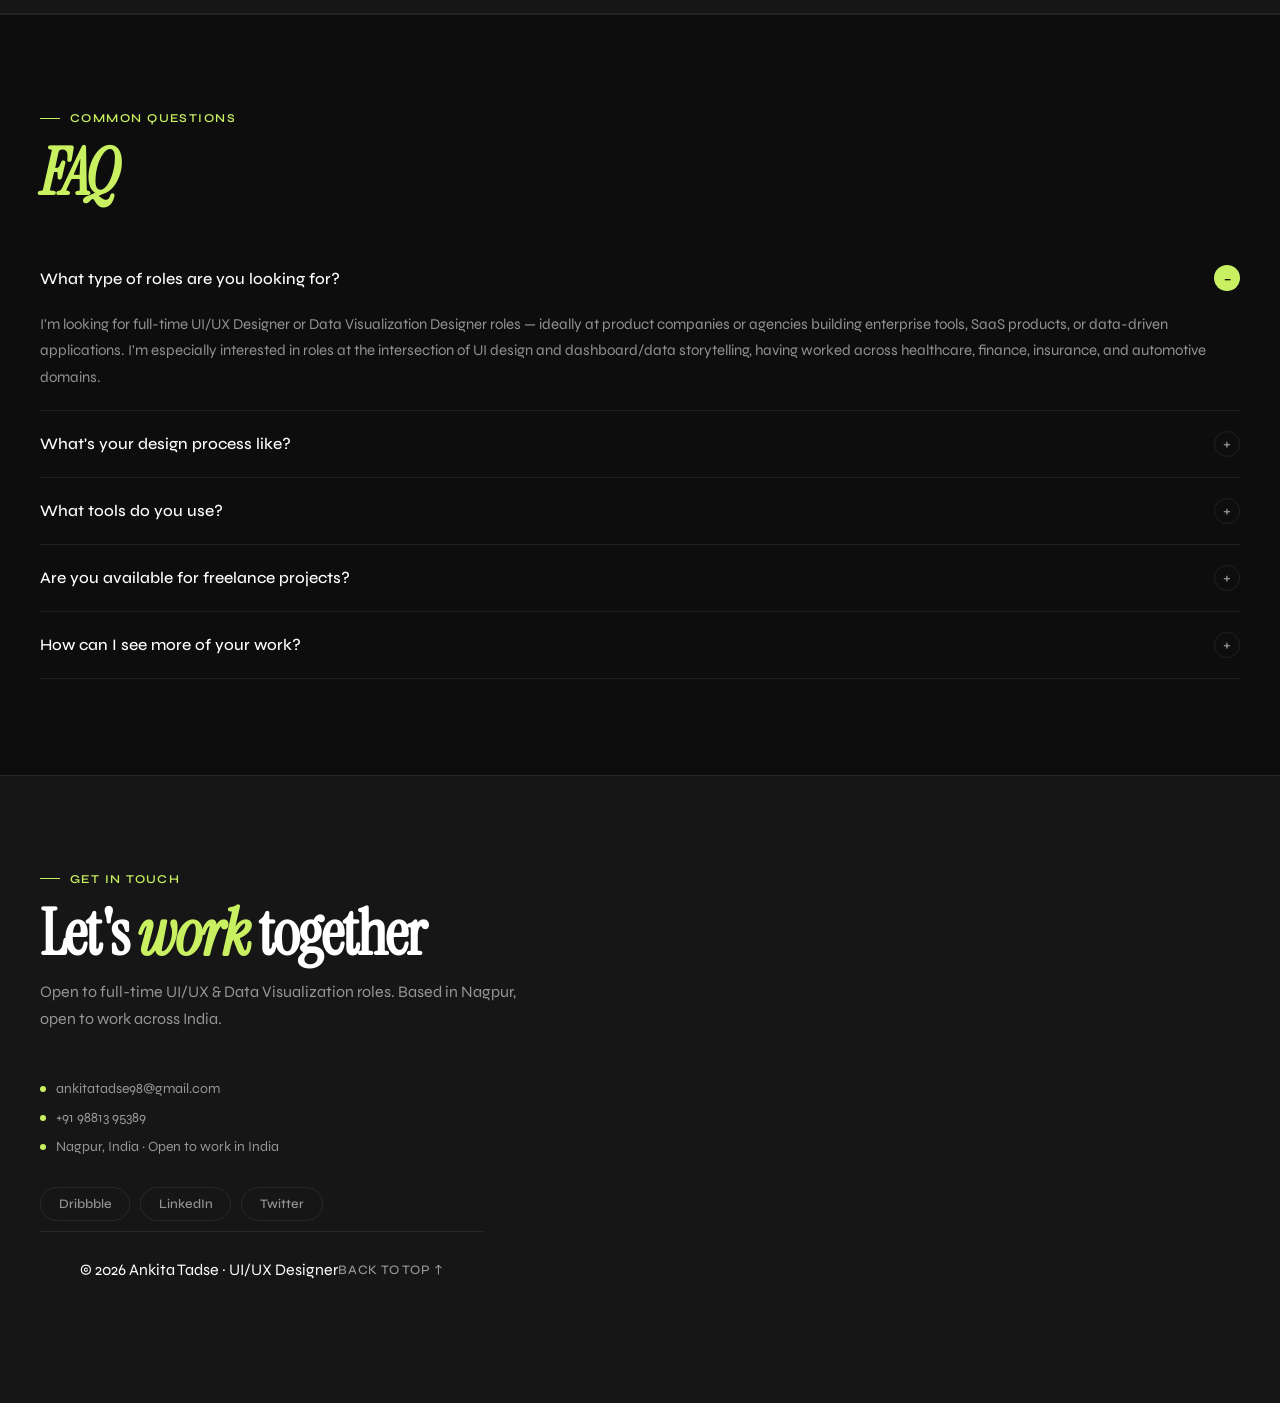
==== commit 36419232: "deleted upload project" ====
--- a/index.html
+++ b/index.html
@@ -193,7 +193,7 @@
 
         <!-- ── PROJECT 1 ── -->
         <div class="proj-card" data-id="automotive">
-          <img class="proj-img" src="images/Dribbble Shot Mobile - 16.png" alt="Automotive Service App" />
+          <img class="proj-img" src="images/Project Cards/Dribbble Shot Mobile - 16.png" alt="Automotive Service App" />
           <div class="proj-body">
             <div class="proj-tags">
               <span class="ptag t-mobile">Mobile</span>
@@ -568,75 +568,30 @@
       </div>
     </div>
   </section>
-
-  <!-- ============================================================
-     CONTACT
-     ============================================================ -->
-  <section id="contact">
-    <div class="section">
-      <div class="section-eyebrow">Get in touch</div>
-      <h2 class="section-h">Let's <em>work</em> together</h2>
-      <p style="font-size:1rem; color:var(--off); max-width:500px; margin:0.75rem 0 3rem; line-height:1.7;">Open to
-        full-time UI/UX &amp; Data Visualization roles. Based in Nagpur, open to work across India.</p>
-      <div class="contact-grid">
-        <div class="contact-left">
-          <div class="contact-info">
-            <!-- ── EDIT your contact details ── -->
-            <div class="contact-item"><span class="c-dot"></span><a
-                href="mailto:ankitatadse98@gmail.com">ankitatadse98@gmail.com</a></div>
-            <div class="contact-item"><span class="c-dot"></span><a href="tel:+919881395389">+91 98813 95389</a></div>
-            <div class="contact-item"><span class="c-dot"></span>Nagpur, India · Open to work in India</div>
-          </div>
-          <div class="social-row">
-            <!-- ── EDIT your social links ── -->
-            <a href="https://dribbble.com/ankitatadse" target="_blank" class="social-btn">Dribbble</a>
-            <a href="https://www.linkedin.com/in/ankitatadse" target="_blank" class="social-btn">LinkedIn</a>
-            <a href="https://twitter.com/ankitatadse" target="_blank" class="social-btn">Twitter</a>
-          </div>
-        </div>
-        <div>
-          <form class="contact-form" onsubmit="handleSubmit(event)" method="POST" netlify>
-            <div class="form-row">
-              <div class="form-group">
-                <label>Your name</label>
-                <input type="text" name="Full_Name" required>
-              </div>
-              <div class="form-group">
-                <label>Your email</label>
-                <input type="email" name="email" required>
-              </div>
-            </div>
-            <div class="form-group">
-              <label>Subject</label>
-              <select name="topic">
-                <option value="">Select a topic</option>
-                <option>Full-time opportunity</option>
-                <option>Freelance project</option>
-                <option>Collaboration</option>
-                <option>Other</option>
-              </select>
-            </div>
-            <div class="form-group">
-              <label>Message</label>
-              <textarea placeholder="Tell me about your project or opportunity…" name="message"></textarea>
-            </div>
-            <button type="submit" class="form-submit">Send message →</button>
-          </form>
-        </div>
-      </div>
-    </div>
-  </section>
-
-  <!-- ============================================================
-     FOOTER
-     ============================================================ -->
-  <div style="border-top: 1px solid var(--border);">
-    <footer>
-      <p>© 2026 Ankita Tadse · UI/UX Designer</p>
-      <a href="#" class="footer-back">Back to top ↑</a>
-    </footer>
-  </div>
-
+<section id="contact">
+  <div class="section">
+    <div class="section-eyebrow">Get in touch</div>
+    <h2 class="section-h">Let's <em>work</em> together</h2>
+    <p style="font-size:1rem; color:var(--off); max-width:500px; margin:0.75rem 0 3rem; line-height:1.7;">Open to
+      full-time UI/UX &amp; Data Visualization roles. Based in Nagpur, open to work across India.</p>
+    <div class="contact-grid">
+      <div class="contact-left">
+        <div class="contact-info"> <!-- ── EDIT your contact details ── -->
+          <div class="contact-item"><span class="c-dot"></span><a
+              href="mailto:ankitatadse98@gmail.com">ankitatadse98@gmail.com</a></div>
+          <div class="contact-item"><span class="c-dot"></span><a href="tel:+919881395389">+91 98813 95389</a></div>
+          <div class="contact-item"><span class="c-dot"></span>Nagpur, India · Open to work in India</div>
+        </div>
+        <div class="social-row">
+<div class="social-row">
+  <a href="https://dribbble.com/ankitatadse" target="_blank" class="social-btn">Dribbble</a>
+  <a href="https://www.linkedin.com/in/ankitatadse" target="_blank" class="social-btn">LinkedIn</a>
+  <a href="https://twitter.com/ankitatadse" target="_blank" class="social-btn">Twitter</a>
+</div>
+<footer class="site-footer">
+  <p>© 2026 Ankita Tadse · UI/UX Designer</p>
+  <a href="#" class="footer-back">Back to top ↑</a>
+</footer>
   <!-- Edit panel removed for public deployment -->
   <div class="edit-panel" id="editPanel" style="display:none!important;pointer-events:none;visibility:hidden;">
   </div>
--- a/styles.css
+++ b/styles.css
@@ -1783,19 +1783,19 @@
 
 /* Contact form */
 .contact-form {
-  display: flex;
+  display: none
   flex-direction: column;
   gap: 1rem;
 }
 
 .form-row {
-  display: grid;
+  display: none;
   grid-template-columns: 1fr 1fr;
   gap: 1rem;
 }
 
 .form-group {
-  display: flex;
+  display: none;
   flex-direction: column;
   gap: 6px;
 }
@@ -1866,9 +1866,7 @@
   display: flex;
   justify-content: space-between;
   align-items: center;
-  max-width: 1280px;
-  margin: 0 auto;
-}
+
 
 footer p {
   font-size: 0.8125rem;
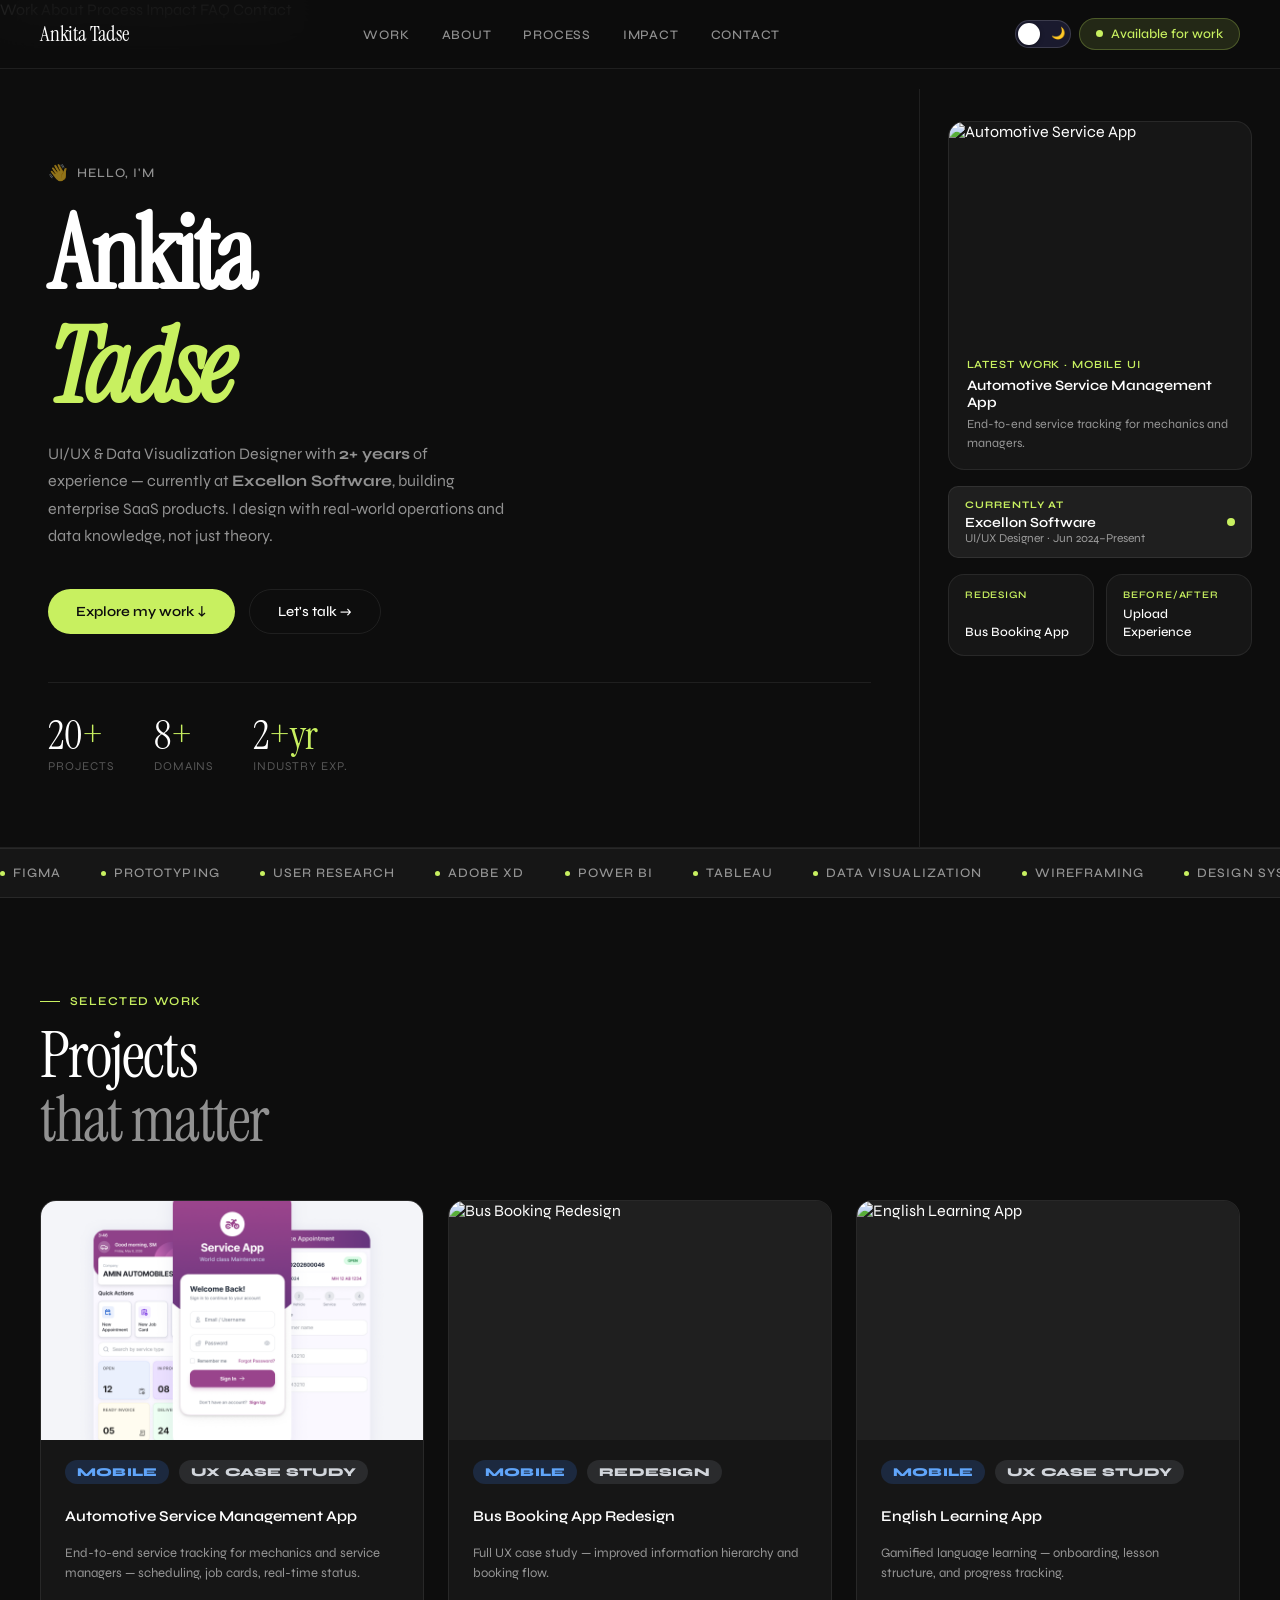
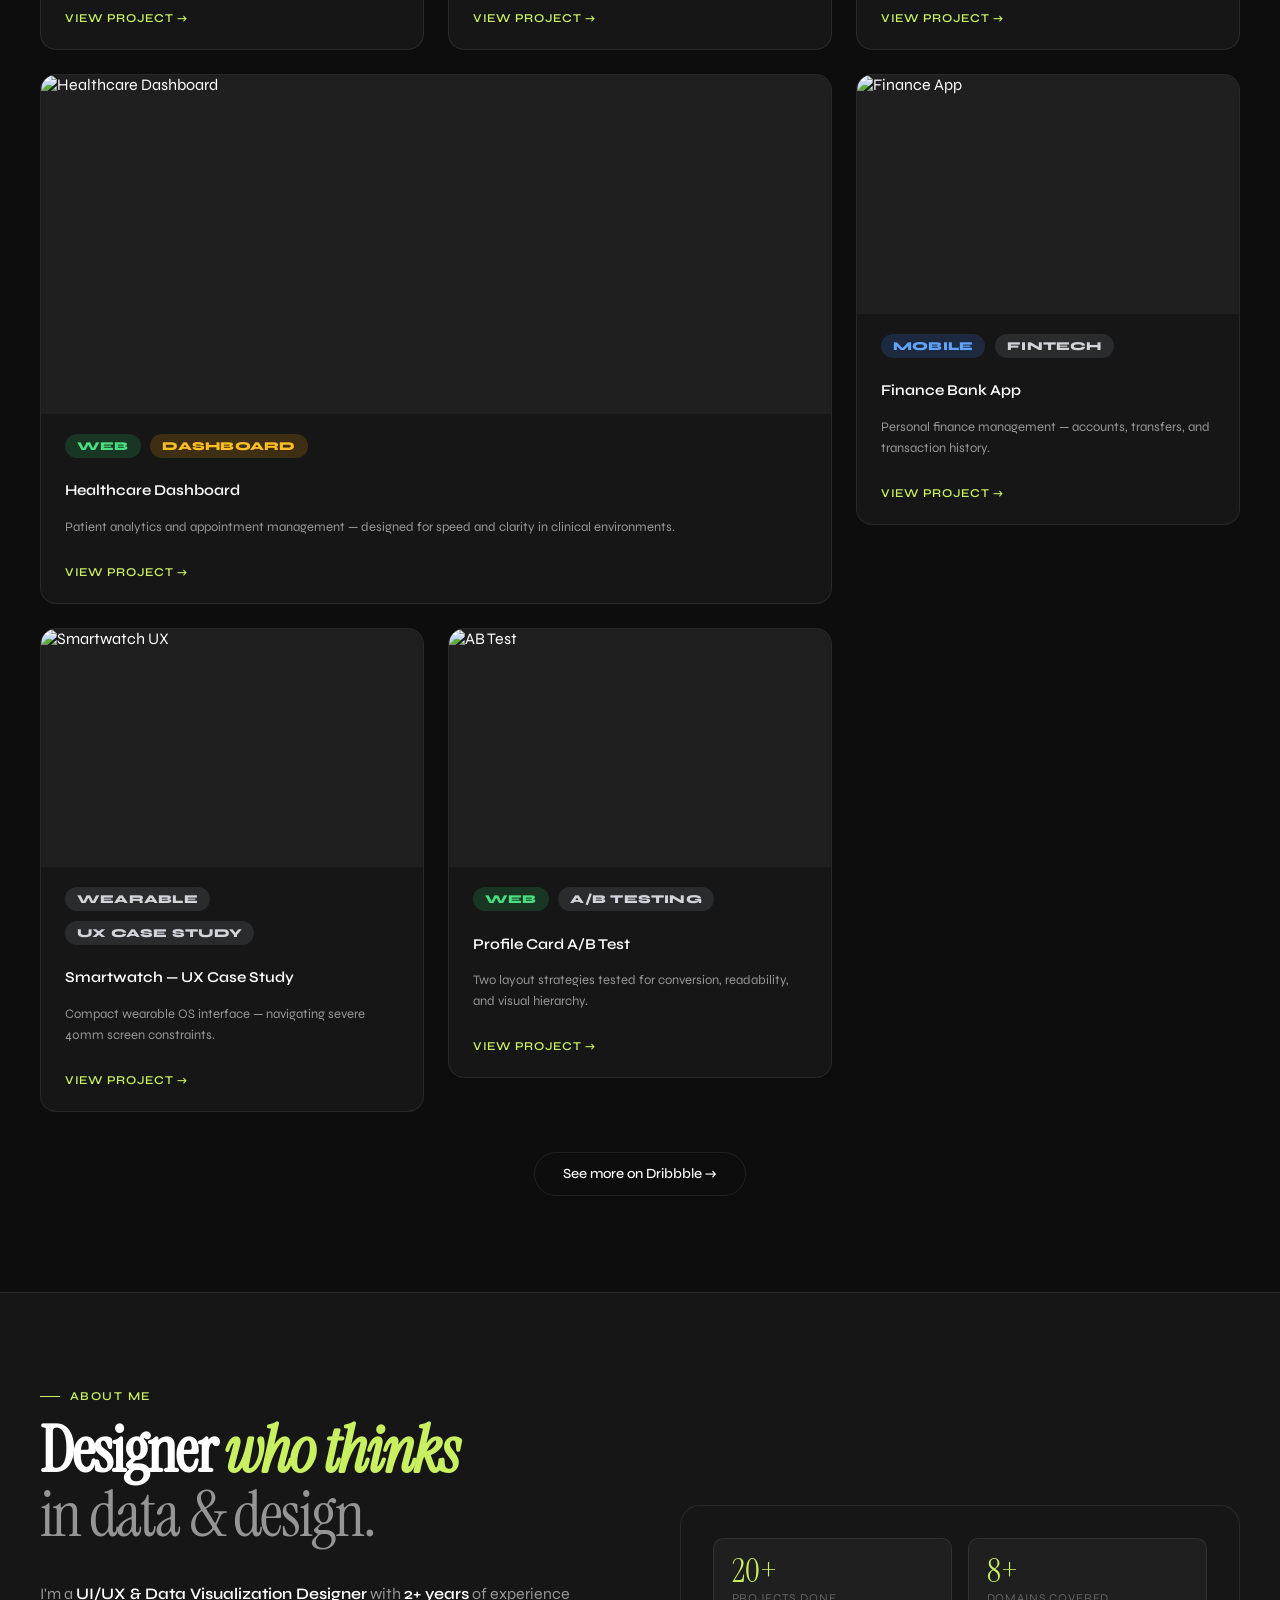
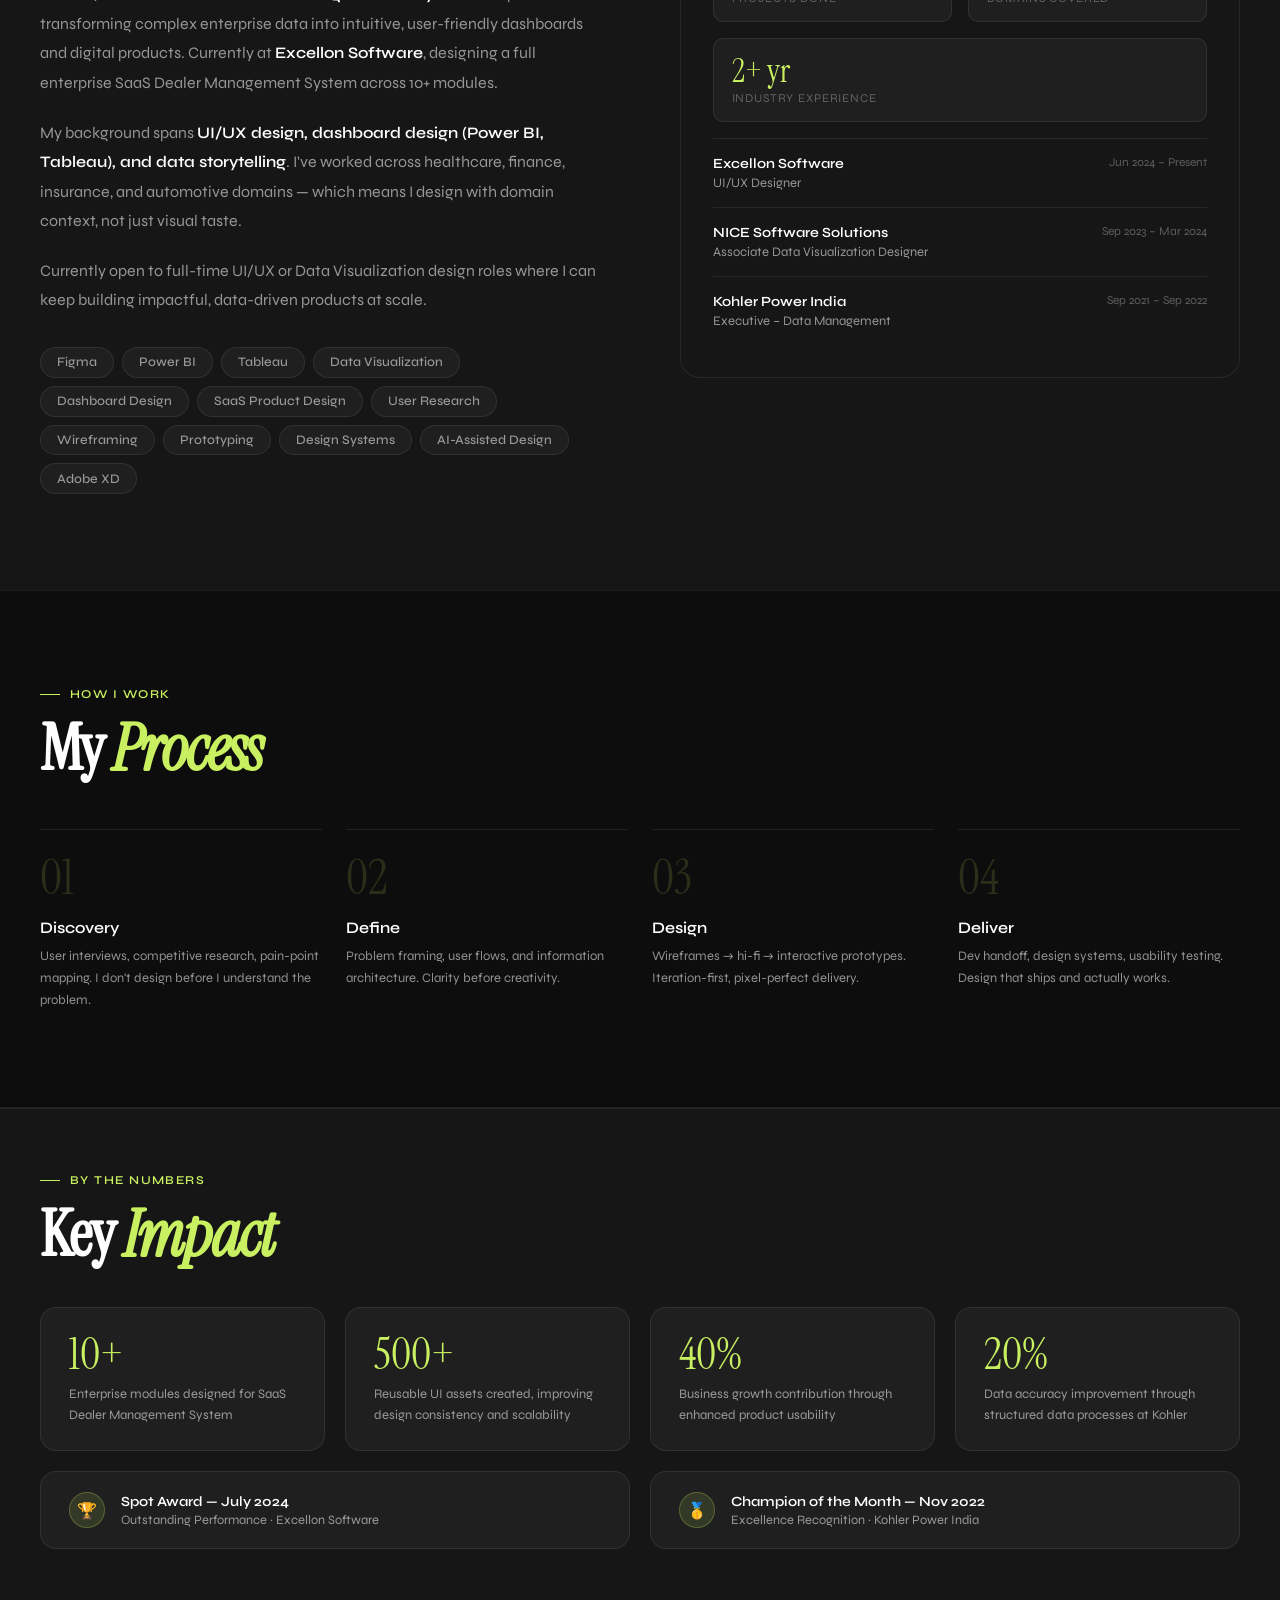
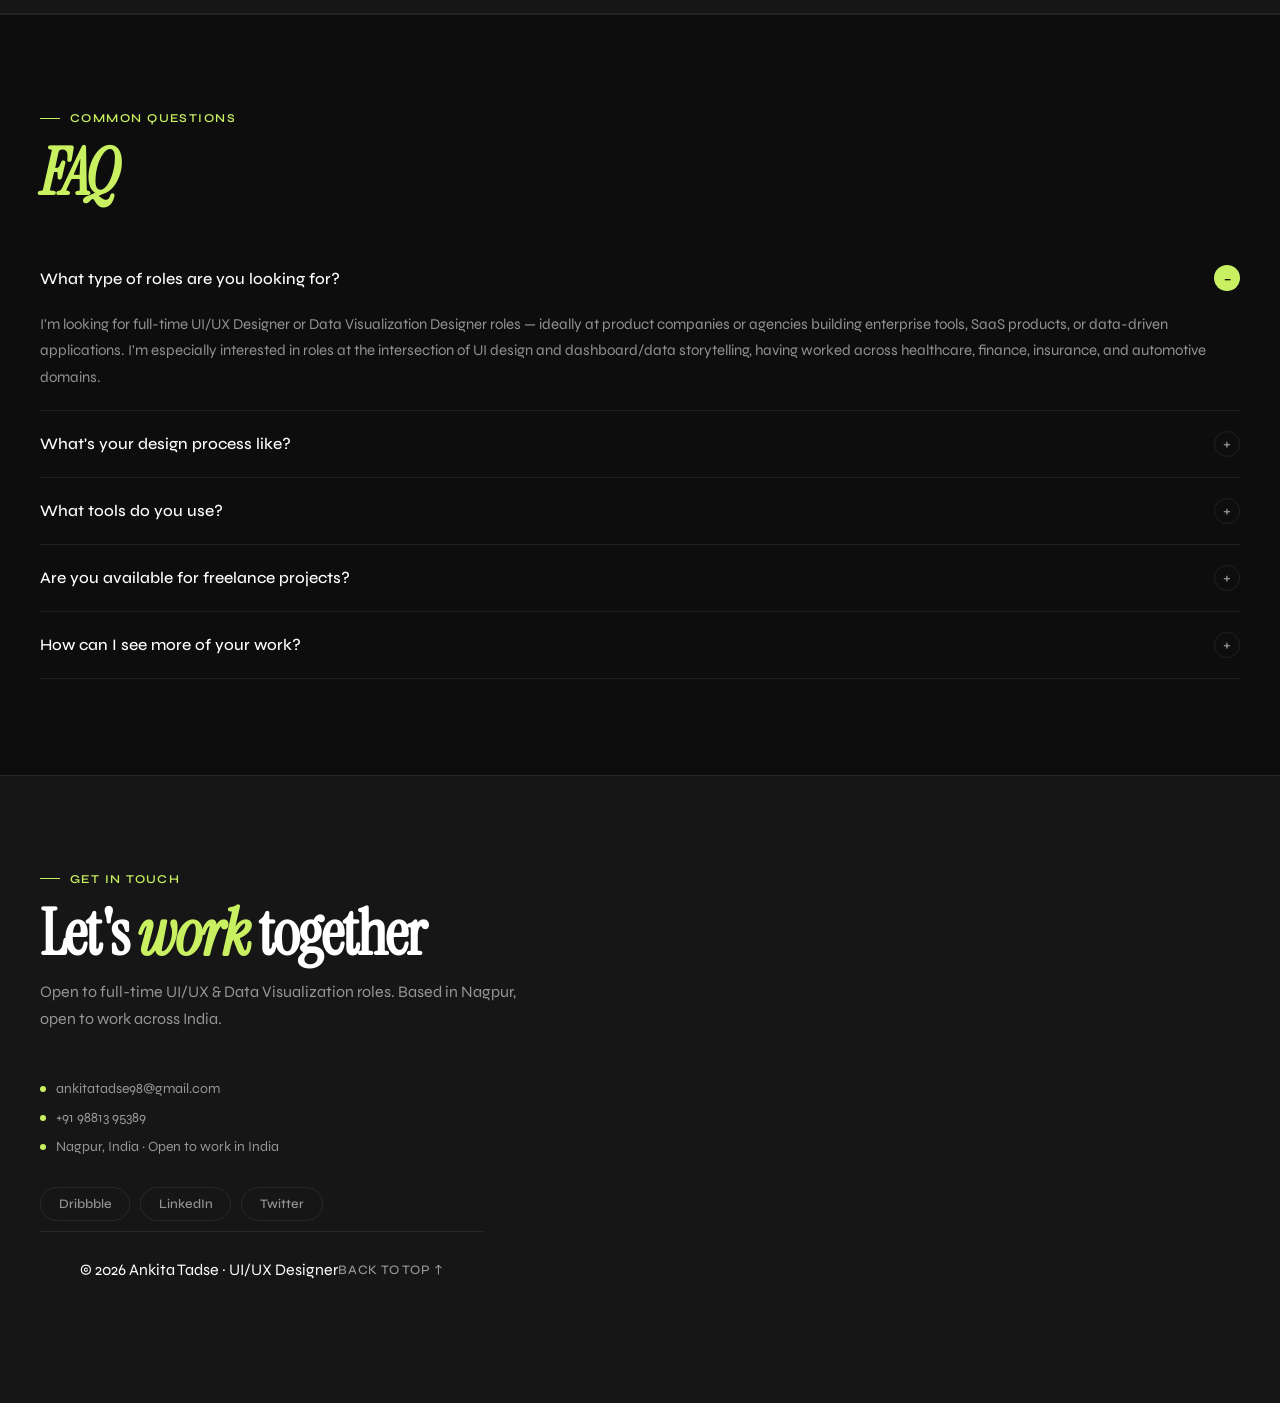
==== commit 9ff40095: "project card of upload deleted" ====
--- a/index.html
+++ b/index.html
@@ -221,24 +221,7 @@
             <div class="proj-arrow">View project →</div>
           </div>
         </div>
-
         <!-- ── PROJECT 3 ── -->
-        <div class="proj-card" data-id="upload">
-          <img class="proj-img"
-            src="https://cdn.dribbble.com/userupload/47607156/file/1c38e9845bb4f2e8644f3b703f520ea1.png"
-            alt="Upload Experience Redesign">
-          <div class="proj-body">
-            <div class="proj-tags">
-              <span class="ptag t-web">Web</span>
-              <span class="ptag t-ux">Before / After</span>
-            </div>
-            <div class="proj-title">Upload Experience Redesign</div>
-            <div class="proj-desc">SaaS product redesign — streamlined states, clearer feedback, less drop-off.</div>
-            <div class="proj-arrow">View project →</div>
-          </div>
-        </div>
-
-        <!-- ── PROJECT 4 ── -->
         <div class="proj-card" data-id="english">
           <img class="proj-img"
             src="https://cdn.dribbble.com/userupload/47868210/file/aec1fe9edf21990fc5943e5224626ae5.png"
@@ -255,7 +238,7 @@
           </div>
         </div>
 
-        <!-- ── PROJECT 5 (span 2 = wide card) ── -->
+        <!-- ── PROJECT 4 (span 2 = wide card) ── -->
         <div class="proj-card span2" data-id="healthcare">
           <img class="proj-img"
             src="https://cdn.dribbble.com/userupload/12333697/file/original-f8f0ea5bb88e7784e2a2ced83cec1279.jpg"
@@ -272,7 +255,7 @@
           </div>
         </div>
 
-        <!-- ── PROJECT 6 ── -->
+        <!-- ── PROJECT 5 ── -->
         <div class="proj-card" data-id="finance">
           <img class="proj-img"
             src="https://cdn.dribbble.com/userupload/9096970/file/original-e286463615f9a1eef818818e73e8c7bf.png"
@@ -288,7 +271,7 @@
           </div>
         </div>
 
-        <!-- ── PROJECT 7 ── -->
+        <!-- ── PROJECT 6 ── -->
         <div class="proj-card" data-id="smartwatch">
           <img class="proj-img"
             src="https://cdn.dribbble.com/userupload/8993623/file/original-304d573b75bcdc86ea548e7aba79900d.png"
@@ -304,7 +287,7 @@
           </div>
         </div>
 
-        <!-- ── PROJECT 8 ── -->
+        <!-- ── PROJECT 7 ── -->
         <div class="proj-card" data-id="abtest">
           <img class="proj-img"
             src="https://cdn.dribbble.com/userupload/47932599/file/c2c551c02c2b273ddedf1046fdb71438.png"
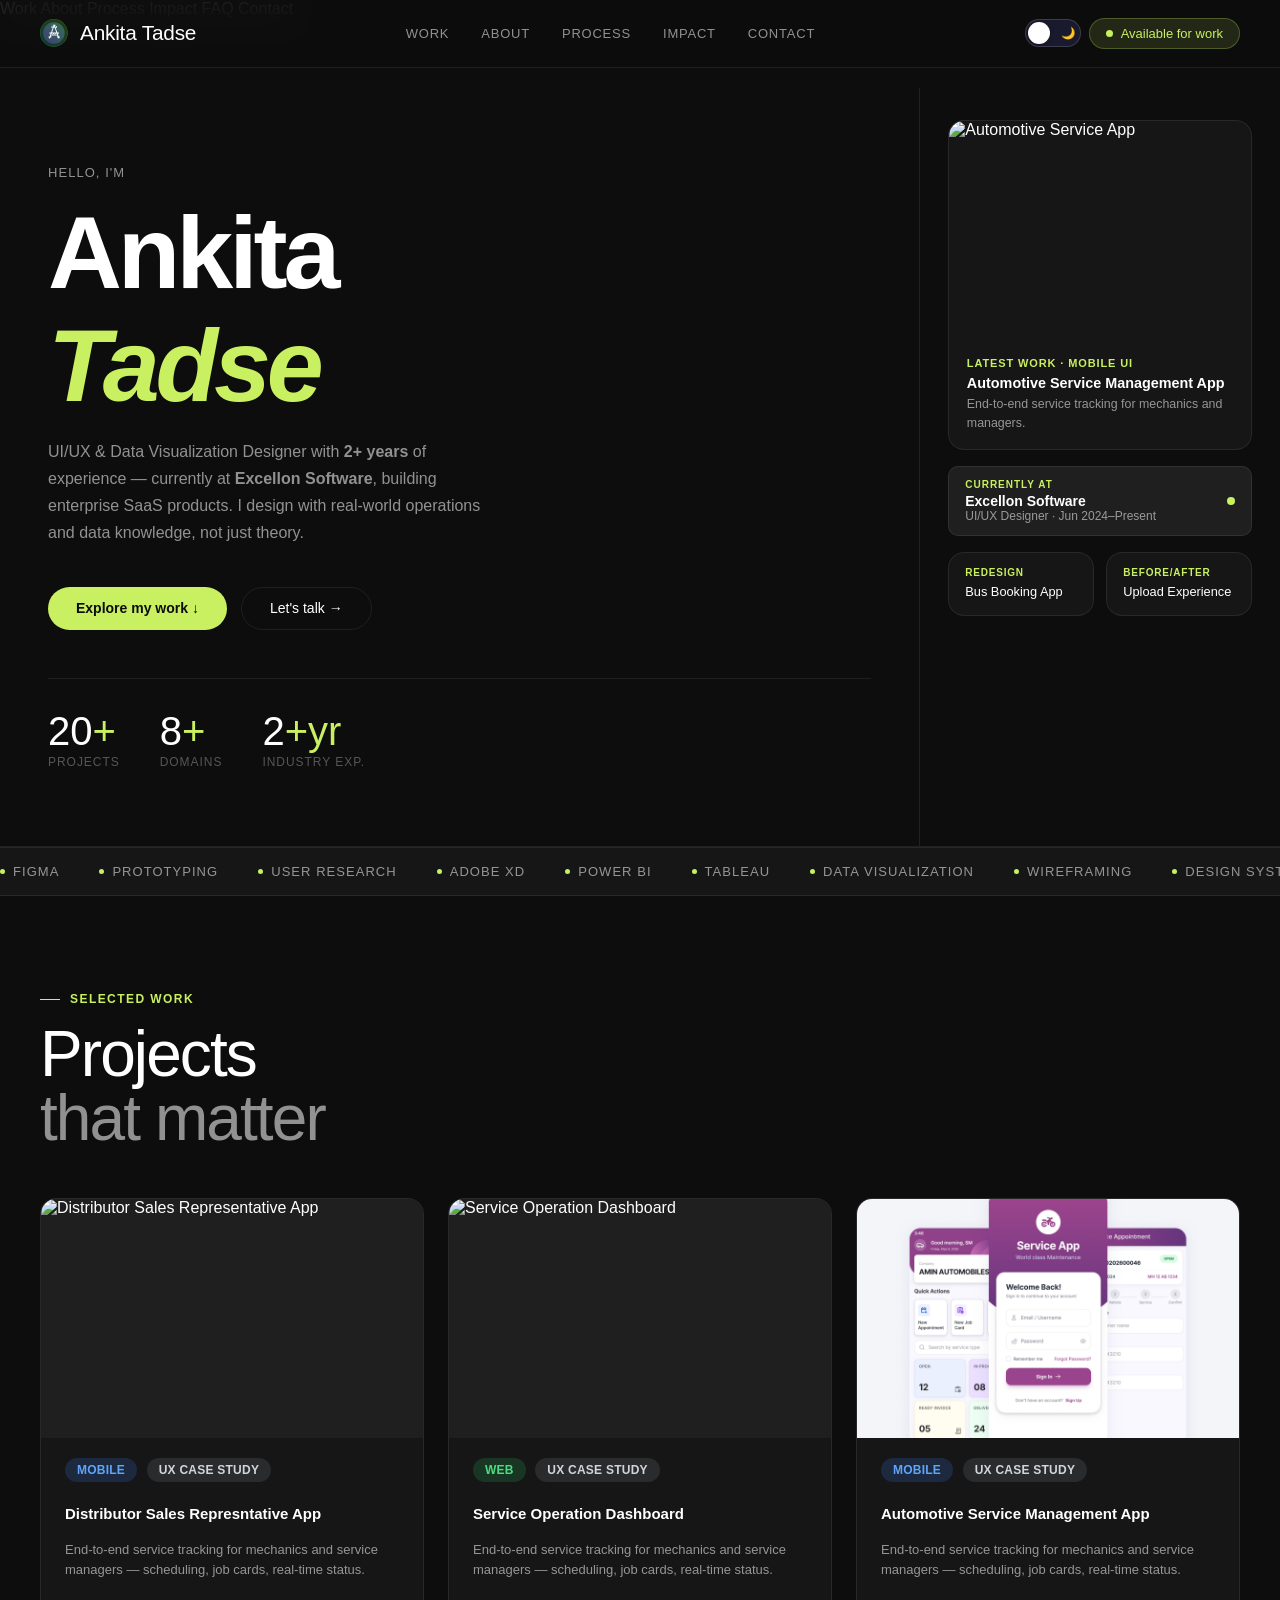
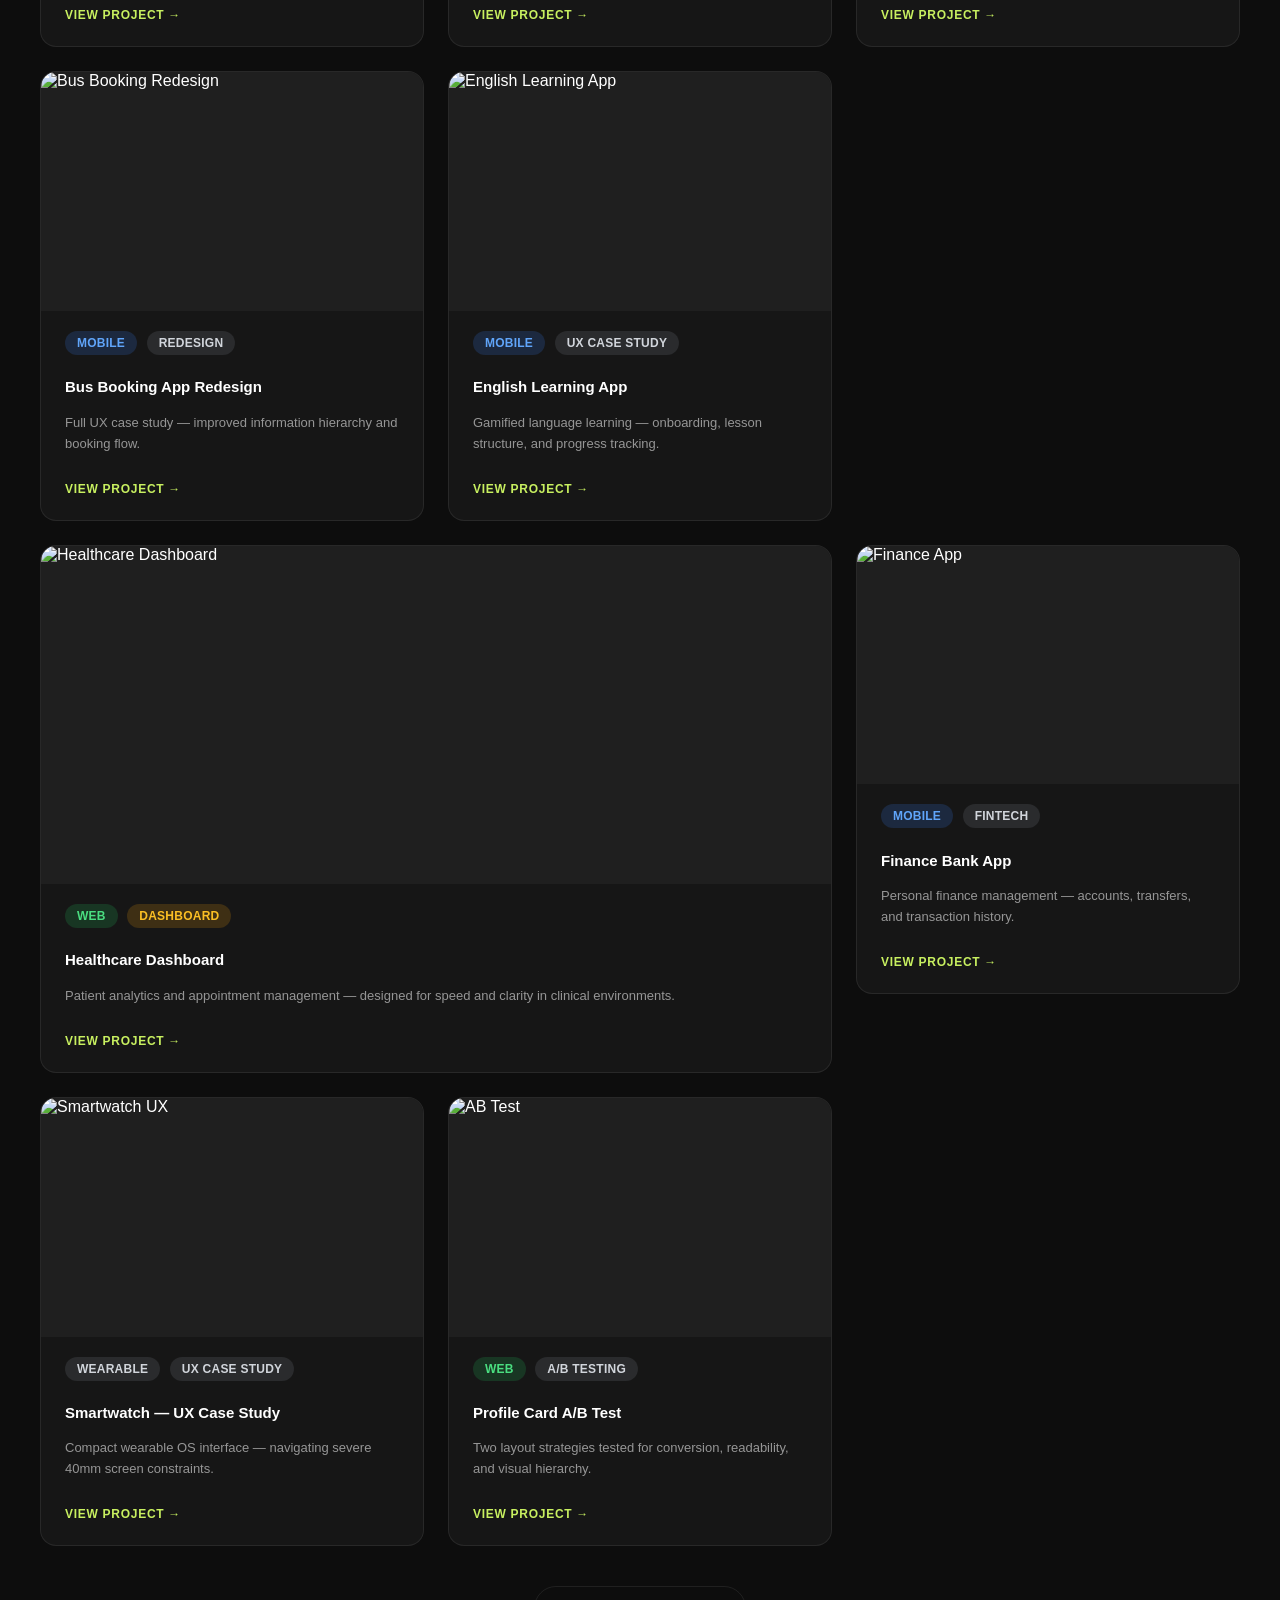
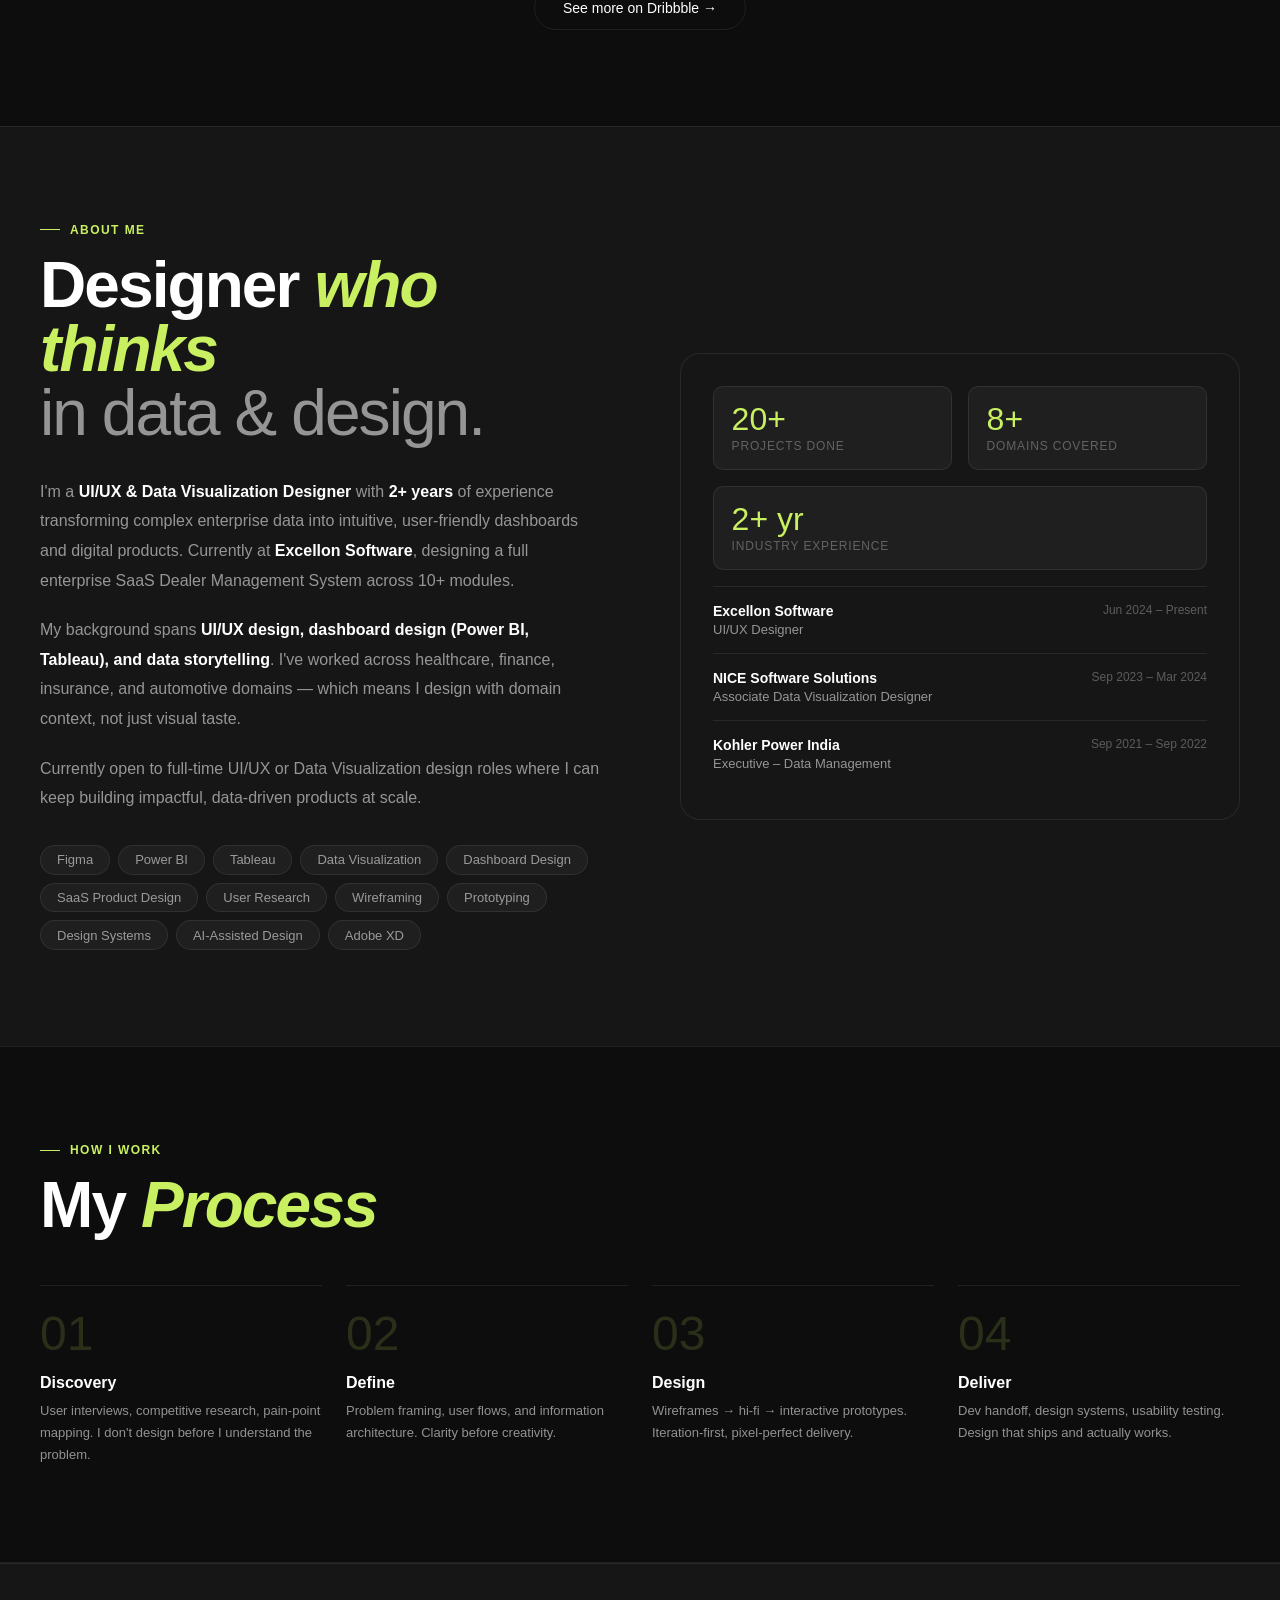
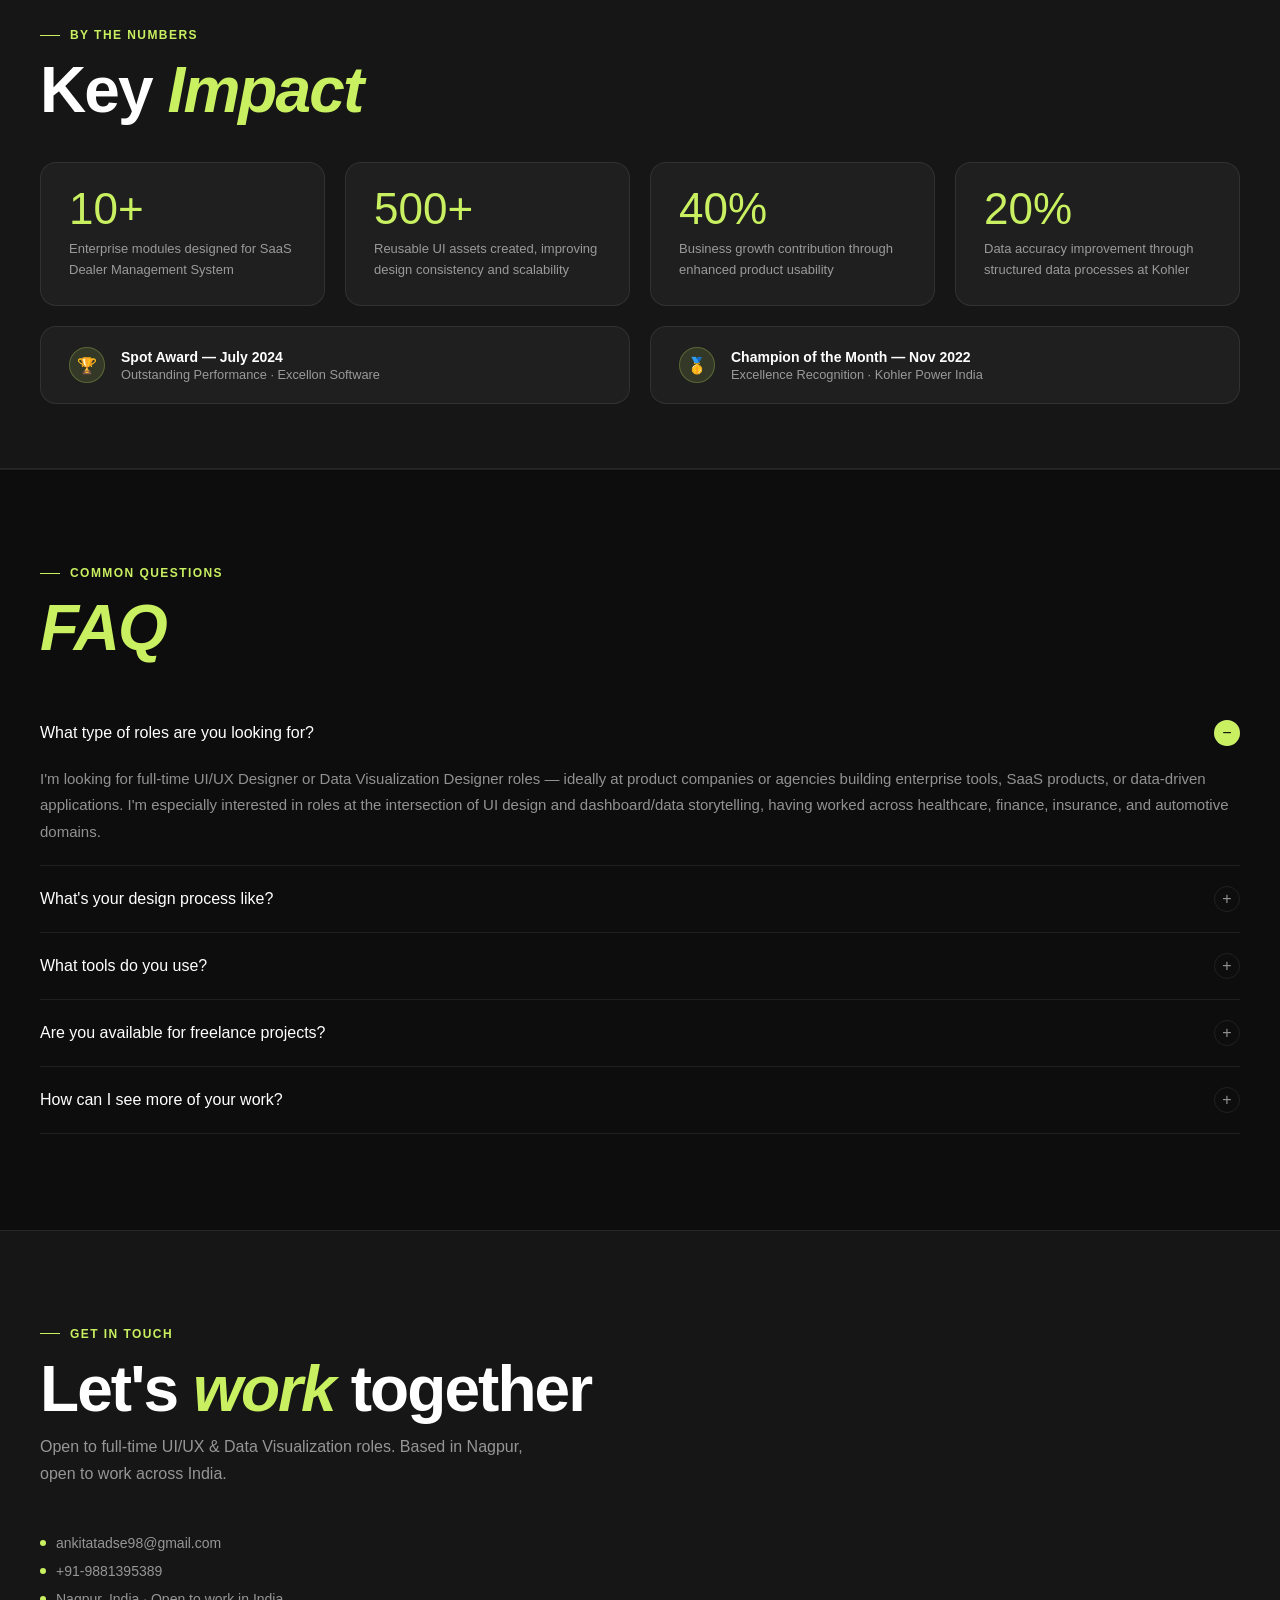
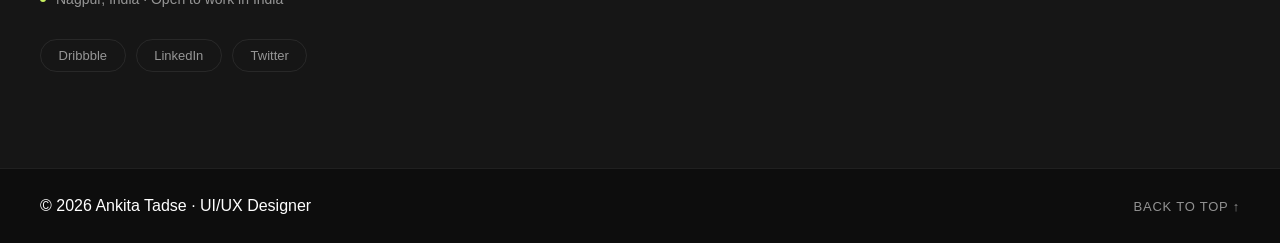
==== commit 75b99557: "favicon added" ====
--- a/index.html
+++ b/index.html
@@ -5,6 +5,7 @@
   <meta charset="UTF-8">
   <meta name="viewport" content="width=device-width, initial-scale=1.0">
   <title>Ankita Tadse — UI/UX Designer</title>
+  <link rel="icon" href="./images/container.svg" type="image/svg+xml">
   <link
     href="https://fonts.googleapis.com/css2?family=Instrument+Serif:ital@0;1&family=Syne:wght@400;500;600;700&display=swap"
     rel="stylesheet">
@@ -17,7 +18,10 @@
      NAV
      ============================================================ -->
   <nav>
-    <div class="nav-logo">Ankita Tadse</div>
+    <div class="nav-logo">
+      <img src="./images/container.svg" alt="Ankita Tadse logo" class="nav-logo-icon">
+      Ankita Tadse
+    </div>
     <ul class="nav-links">
       <li><a href="#projects">Work</a></li>
       <li><a href="#about">About</a></li>
@@ -71,7 +75,7 @@
         <div
           style="display:flex; align-items:center; gap:12px; flex-wrap:wrap; margin-bottom:1.5rem; opacity:0; animation: up 0.7s 0.1s ease forwards;">
           <div class="hero-greeting" style="margin-bottom:0;">
-            <span class="wave">👋</span> Hello, I'm
+            Hello, I'm  
           </div>
 
         </div>
@@ -192,6 +196,34 @@
       <div class="projects-grid">
 
         <!-- ── PROJECT 1 ── -->
+        <div class="proj-card" data-id="Distributor Sales Represntative App">
+          <img class="proj-img" src="https://cdn.dribbble.com/userupload/48075202/file/5b19c623a0afb6e63173c57f74b4e048.png?resize=1504x1128&vertical=center" alt="Distributor Sales Representative App" />
+          <div class="proj-body">
+            <div class="proj-tags">
+              <span class="ptag t-mobile">Mobile</span>
+              <span class="ptag t-ux">UX Case Study</span>
+            </div>
+            <div class="proj-title">Distributor Sales Represntative App</div>
+            <div class="proj-desc">End-to-end service tracking for mechanics and service managers — scheduling, job
+              cards, real-time status.</div>
+            <div class="proj-arrow">View project →</div>
+          </div>
+        </div>
+        <!-- ── PROJECT 2 ── -->
+        <div class="proj-card" data-id="Service operation dashboard">
+          <img class="proj-img" src="https://cdn.dribbble.com/userupload/48072469/file/ad33055d2230abb169cf52ffc80d0c6b.png?resize=1504x1128&vertical=center" alt="Service Operation Dashboard" />
+          <div class="proj-body">
+            <div class="proj-tags">
+              <span class="ptag t-web">Web</span>
+              <span class="ptag t-ux">UX Case Study</span>
+            </div>
+            <div class="proj-title">Service Operation Dashboard</div>
+            <div class="proj-desc">End-to-end service tracking for mechanics and service managers — scheduling, job
+              cards, real-time status.</div>
+            <div class="proj-arrow">View project →</div>
+          </div>
+        </div>
+        <!-- ── PROJECT 3 ── -->
         <div class="proj-card" data-id="automotive">
           <img class="proj-img" src="images/Project Cards/Dribbble Shot Mobile - 16.png" alt="Automotive Service App" />
           <div class="proj-body">
@@ -205,11 +237,9 @@
             <div class="proj-arrow">View project →</div>
           </div>
         </div>
-
-        <!-- ── PROJECT 2 ── -->
+        <!-- ── PROJECT 4 ── -->
         <div class="proj-card" data-id="bus">
-          <img class="proj-img"
-            src="https://cdn.dribbble.com/userupload/47571016/file/eb5932117fc2d6ce88151a72a3c26b3e.png"
+          <img class="proj-img" src="https://cdn.dribbble.com/userupload/47571016/file/eb5932117fc2d6ce88151a72a3c26b3e.png"
             alt="Bus Booking Redesign">
           <div class="proj-body">
             <div class="proj-tags">
@@ -221,10 +251,9 @@
             <div class="proj-arrow">View project →</div>
           </div>
         </div>
-        <!-- ── PROJECT 3 ── -->
+        <!-- ── PROJECT 5 ── -->
         <div class="proj-card" data-id="english">
-          <img class="proj-img"
-            src="https://cdn.dribbble.com/userupload/47868210/file/aec1fe9edf21990fc5943e5224626ae5.png"
+          <img class="proj-img" src="https://cdn.dribbble.com/userupload/47868210/file/aec1fe9edf21990fc5943e5224626ae5.png"
             alt="English Learning App">
           <div class="proj-body">
             <div class="proj-tags">
@@ -237,8 +266,8 @@
             <div class="proj-arrow">View project →</div>
           </div>
         </div>
-
-        <!-- ── PROJECT 4 (span 2 = wide card) ── -->
+        
+        <!-- ── PROJECT 6 (span 2 = wide card) ── -->
         <div class="proj-card span2" data-id="healthcare">
           <img class="proj-img"
             src="https://cdn.dribbble.com/userupload/12333697/file/original-f8f0ea5bb88e7784e2a2ced83cec1279.jpg"
@@ -254,8 +283,8 @@
             <div class="proj-arrow">View project →</div>
           </div>
         </div>
-
-        <!-- ── PROJECT 5 ── -->
+        
+        <!-- ── PROJECT 7 ── -->
         <div class="proj-card" data-id="finance">
           <img class="proj-img"
             src="https://cdn.dribbble.com/userupload/9096970/file/original-e286463615f9a1eef818818e73e8c7bf.png"
@@ -270,8 +299,8 @@
             <div class="proj-arrow">View project →</div>
           </div>
         </div>
-
-        <!-- ── PROJECT 6 ── -->
+        
+        <!-- ── PROJECT 8 ── -->
         <div class="proj-card" data-id="smartwatch">
           <img class="proj-img"
             src="https://cdn.dribbble.com/userupload/8993623/file/original-304d573b75bcdc86ea548e7aba79900d.png"
@@ -286,11 +315,10 @@
             <div class="proj-arrow">View project →</div>
           </div>
         </div>
-
-        <!-- ── PROJECT 7 ── -->
+        
+        <!-- ── PROJECT 9 ── -->
         <div class="proj-card" data-id="abtest">
-          <img class="proj-img"
-            src="https://cdn.dribbble.com/userupload/47932599/file/c2c551c02c2b273ddedf1046fdb71438.png"
+          <img class="proj-img" src="https://cdn.dribbble.com/userupload/47932599/file/c2c551c02c2b273ddedf1046fdb71438.png"
             alt="AB Test">
           <div class="proj-body">
             <div class="proj-tags">
@@ -302,18 +330,18 @@
             <div class="proj-arrow">View project →</div>
           </div>
         </div>
-
-      </div>
-
-      <!-- Dribbble CTA -->
-      <div style="display:flex; justify-content:center; margin-top:2.5rem;">
-        <a href="https://dribbble.com/ankitatadse" target="_blank" class="btn-ghost"
-          style="display:inline-flex; align-items:center; gap:8px; font-size:0.875rem;">
-          See more on Dribbble →
-        </a>
-      </div>
-    </div>
-  </section>
+        
+        </div>
+        
+        <!-- Dribbble CTA -->
+        <div style="display:flex; justify-content:center; margin-top:2.5rem;">
+          <a href="https://dribbble.com/ankitatadse" target="_blank" class="btn-ghost"
+            style="display:inline-flex; align-items:center; gap:8px; font-size:0.875rem;">
+            See more on Dribbble →
+          </a>
+        </div>
+        </div>
+        </section>
 
   <!-- ============================================================
      ABOUT
@@ -551,30 +579,33 @@
       </div>
     </div>
   </section>
-<section id="contact">
-  <div class="section">
-    <div class="section-eyebrow">Get in touch</div>
-    <h2 class="section-h">Let's <em>work</em> together</h2>
-    <p style="font-size:1rem; color:var(--off); max-width:500px; margin:0.75rem 0 3rem; line-height:1.7;">Open to
-      full-time UI/UX &amp; Data Visualization roles. Based in Nagpur, open to work across India.</p>
-    <div class="contact-grid">
-      <div class="contact-left">
-        <div class="contact-info"> <!-- ── EDIT your contact details ── -->
-          <div class="contact-item"><span class="c-dot"></span><a
-              href="mailto:ankitatadse98@gmail.com">ankitatadse98@gmail.com</a></div>
-          <div class="contact-item"><span class="c-dot"></span><a href="tel:+919881395389">+91 98813 95389</a></div>
-          <div class="contact-item"><span class="c-dot"></span>Nagpur, India · Open to work in India</div>
-        </div>
-        <div class="social-row">
-<div class="social-row">
-  <a href="https://dribbble.com/ankitatadse" target="_blank" class="social-btn">Dribbble</a>
-  <a href="https://www.linkedin.com/in/ankitatadse" target="_blank" class="social-btn">LinkedIn</a>
-  <a href="https://twitter.com/ankitatadse" target="_blank" class="social-btn">Twitter</a>
-</div>
-<footer class="site-footer">
-  <p>© 2026 Ankita Tadse · UI/UX Designer</p>
-  <a href="#" class="footer-back">Back to top ↑</a>
-</footer>
+  <section id="contact">
+    <div class="section">
+      <div class="section-eyebrow">Get in touch</div>
+      <h2 class="section-h">Let's <em>work</em> together</h2>
+      <p style="font-size:1rem; color:var(--off); max-width:500px; margin:0.75rem 0 3rem; line-height:1.7;">Open to
+        full-time UI/UX &amp; Data Visualization roles. Based in Nagpur, open to work across India.</p>
+      <div class="contact-grid">
+        <div class="contact-left">
+          <div class="contact-info"> <!-- ── EDIT your contact details ── -->
+            <div class="contact-item"><span class="c-dot"></span><a
+                href="mailto:ankitatadse98@gmail.com">ankitatadse98@gmail.com</a></div>
+            <div class="contact-item"><span class="c-dot"></span><a href="tel:+919881395389">+91-9881395389</a></div>
+            <div class="contact-item"><span class="c-dot"></span>Nagpur, India · Open to work in India</div>
+          </div>
+          <div class="social-row">
+            <a href="https://dribbble.com/ankitatadse" target="_blank" class="social-btn">Dribbble</a>
+            <a href="https://www.linkedin.com/in/ankitatadse" target="_blank" class="social-btn">LinkedIn</a>
+            <a href="https://twitter.com/ankitatadse" target="_blank" class="social-btn">Twitter</a>
+          </div>
+        </div>
+      </div>
+    </div>
+  </section>
+  <footer class="site-footer">
+    <p>© 2026 Ankita Tadse · UI/UX Designer</p>
+    <a href="#" class="footer-back">Back to top ↑</a>
+  </footer>
   <!-- Edit panel removed for public deployment -->
   <div class="edit-panel" id="editPanel" style="display:none!important;pointer-events:none;visibility:hidden;">
   </div>
--- a/styles.css
+++ b/styles.css
@@ -14,8 +14,8 @@
   --accent: #C8F060;
   --accent-dk: #8DB83A;
   --accent-btn-text: #0D0D0D;
-  --serif: 'Instrument Serif', Georgia, serif;
-  --sans: 'Syne', sans-serif;
+  --serif: 'Poppins', sans-serif; 
+  --sans: 'Poppins', sans-serif;
   --radius: 16px;
   --radius-sm: 10px;
   --shadow: 0 4px 24px rgba(0, 0, 0, 0.4);
@@ -178,10 +178,19 @@
 }
 
 .nav-logo {
+  display: inline-flex;
+  align-items: center;
+  gap: 0.75rem;
   font-family: var(--serif);
   font-size: 1.3rem;
   letter-spacing: -0.01em;
   color: var(--white);
+}
+
+.nav-logo-icon {
+  width: 28px;
+  height: 28px;
+  display: inline-block;
 }
 
 .nav-links {
@@ -1151,7 +1160,7 @@
 
 .modal-title {
   font-family: var(--serif);
-  font-size: clamp(1.6rem, 4vw, 2.2rem);
+  font-size: clamp(1.8rem, 4.5vw, 2.4rem);
   letter-spacing: -0.025em;
   line-height: 1.1;
   color: var(--white);
@@ -1175,8 +1184,6 @@
   border-bottom: 1px solid var(--border);
   margin-bottom: 2rem;
 }
-
-.modal-meta-item {}
 
 .modal-meta-label {
   font-size: 0.65rem;
@@ -1199,10 +1206,10 @@
 }
 
 .modal-section-label {
-  font-size: 0.7rem;
-  font-weight: 700;
+  font-size: 0.95rem;
+  font-weight: 800;
   color: var(--accent);
-  letter-spacing: 0.12em;
+  letter-spacing: 0.08em;
   text-transform: uppercase;
   margin-bottom: 0.6rem;
   display: flex;
@@ -1354,6 +1361,17 @@
   aspect-ratio: 9/16;
 }
 
+.modal-inline-image {
+  margin: 1.5rem 0;
+}
+
+.modal-inline-image img {
+  width: 100%;
+  border-radius: var(--radius-sm);
+  border: 1px solid var(--border);
+  object-fit: cover;
+}
+
 /* Coming soon banner */
 .coming-banner {
   background: rgba(200, 240, 96, 0.08);
@@ -1489,8 +1507,6 @@
   justify-content: space-between;
   align-items: flex-start;
 }
-
-.exp-left {}
 
 .exp-co {
   font-size: 0.875rem;
@@ -1724,8 +1740,6 @@
   align-items: start;
 }
 
-.contact-left {}
-
 .contact-tagline {
   font-size: 0.875rem;
   color: var(--off);
@@ -1783,19 +1797,19 @@
 
 /* Contact form */
 .contact-form {
-  display: none
+  display: flex;
   flex-direction: column;
   gap: 1rem;
 }
 
 .form-row {
-  display: none;
+  display: grid;
   grid-template-columns: 1fr 1fr;
   gap: 1rem;
 }
 
 .form-group {
-  display: none;
+  display: flex;
   flex-direction: column;
   gap: 6px;
 }
@@ -1820,6 +1834,7 @@
   color: var(--white);
   outline: none;
   transition: border-color 0.2s;
+  appearance: none;
   -webkit-appearance: none;
 }
 
@@ -2487,4 +2502,4 @@
 ::-webkit-scrollbar-thumb {
   background: rgba(200, 240, 96, 0.4);
   border-radius: 2px;
-}+}}
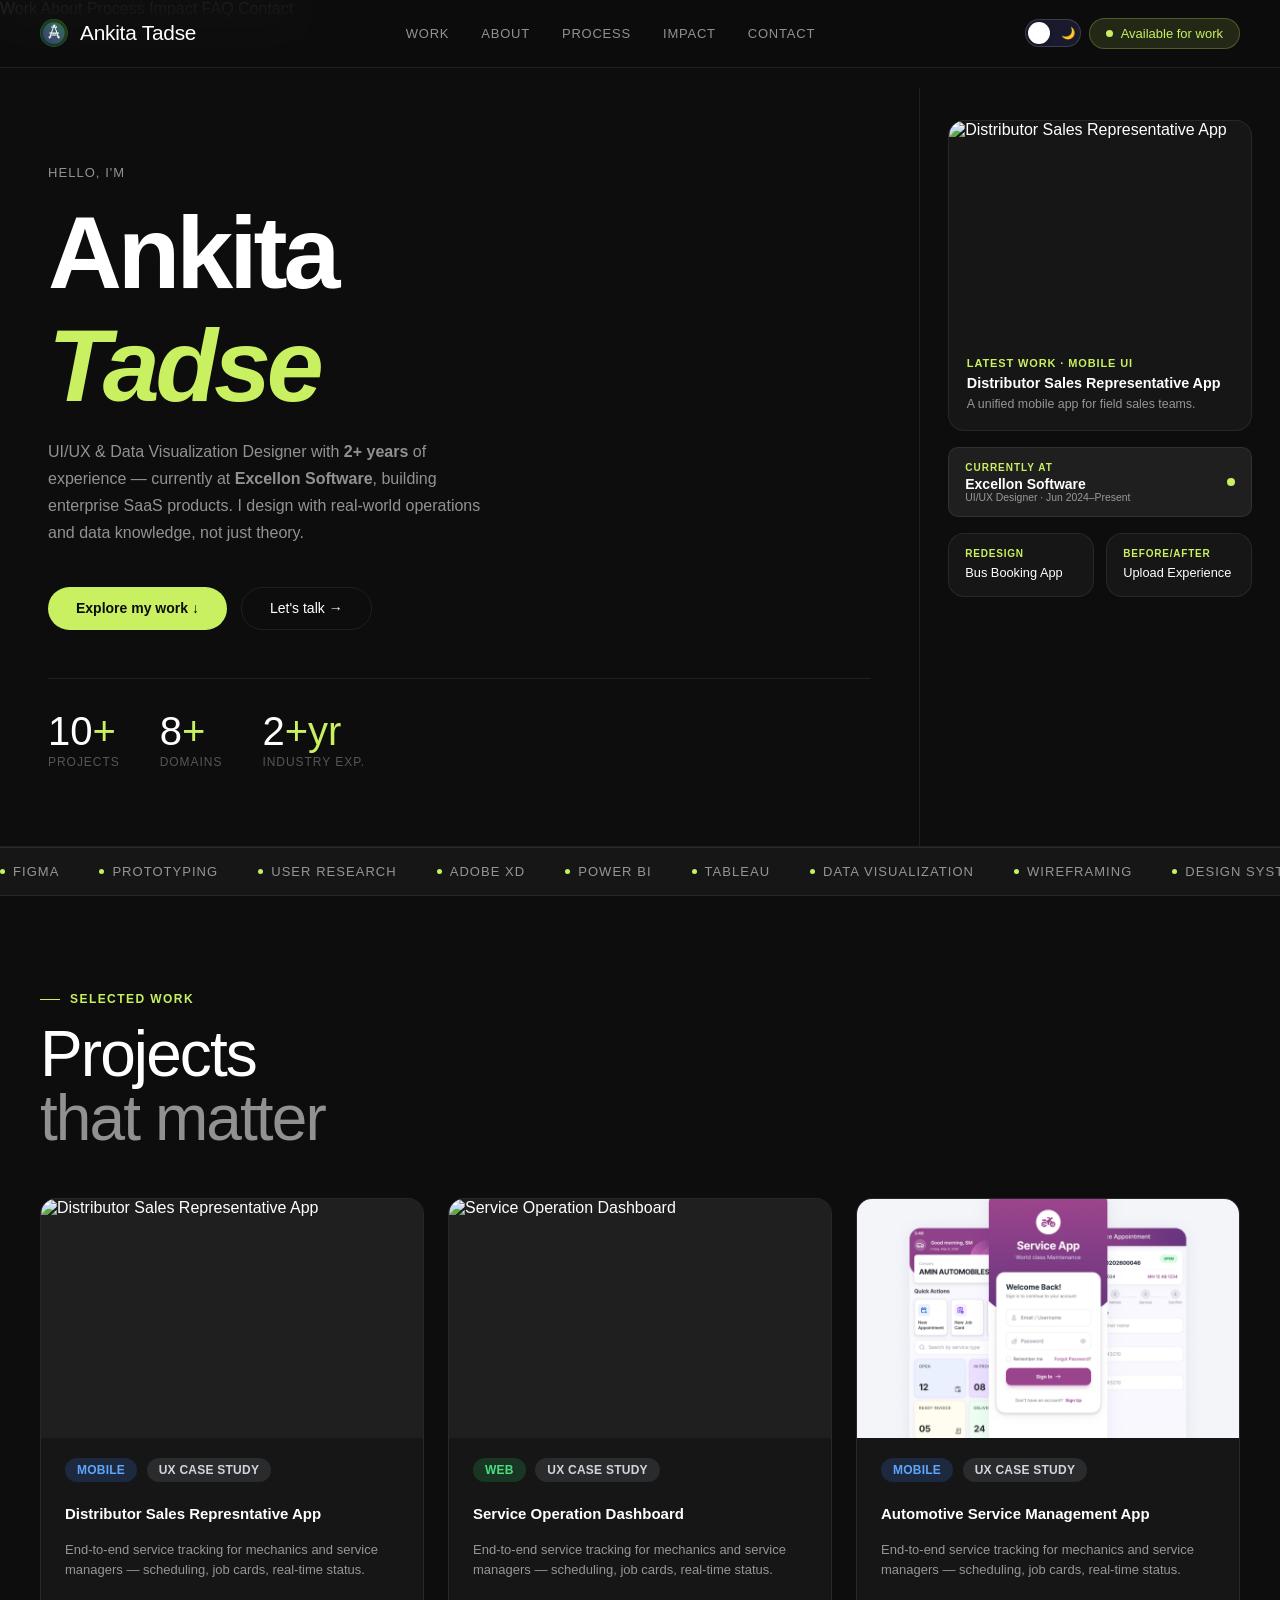
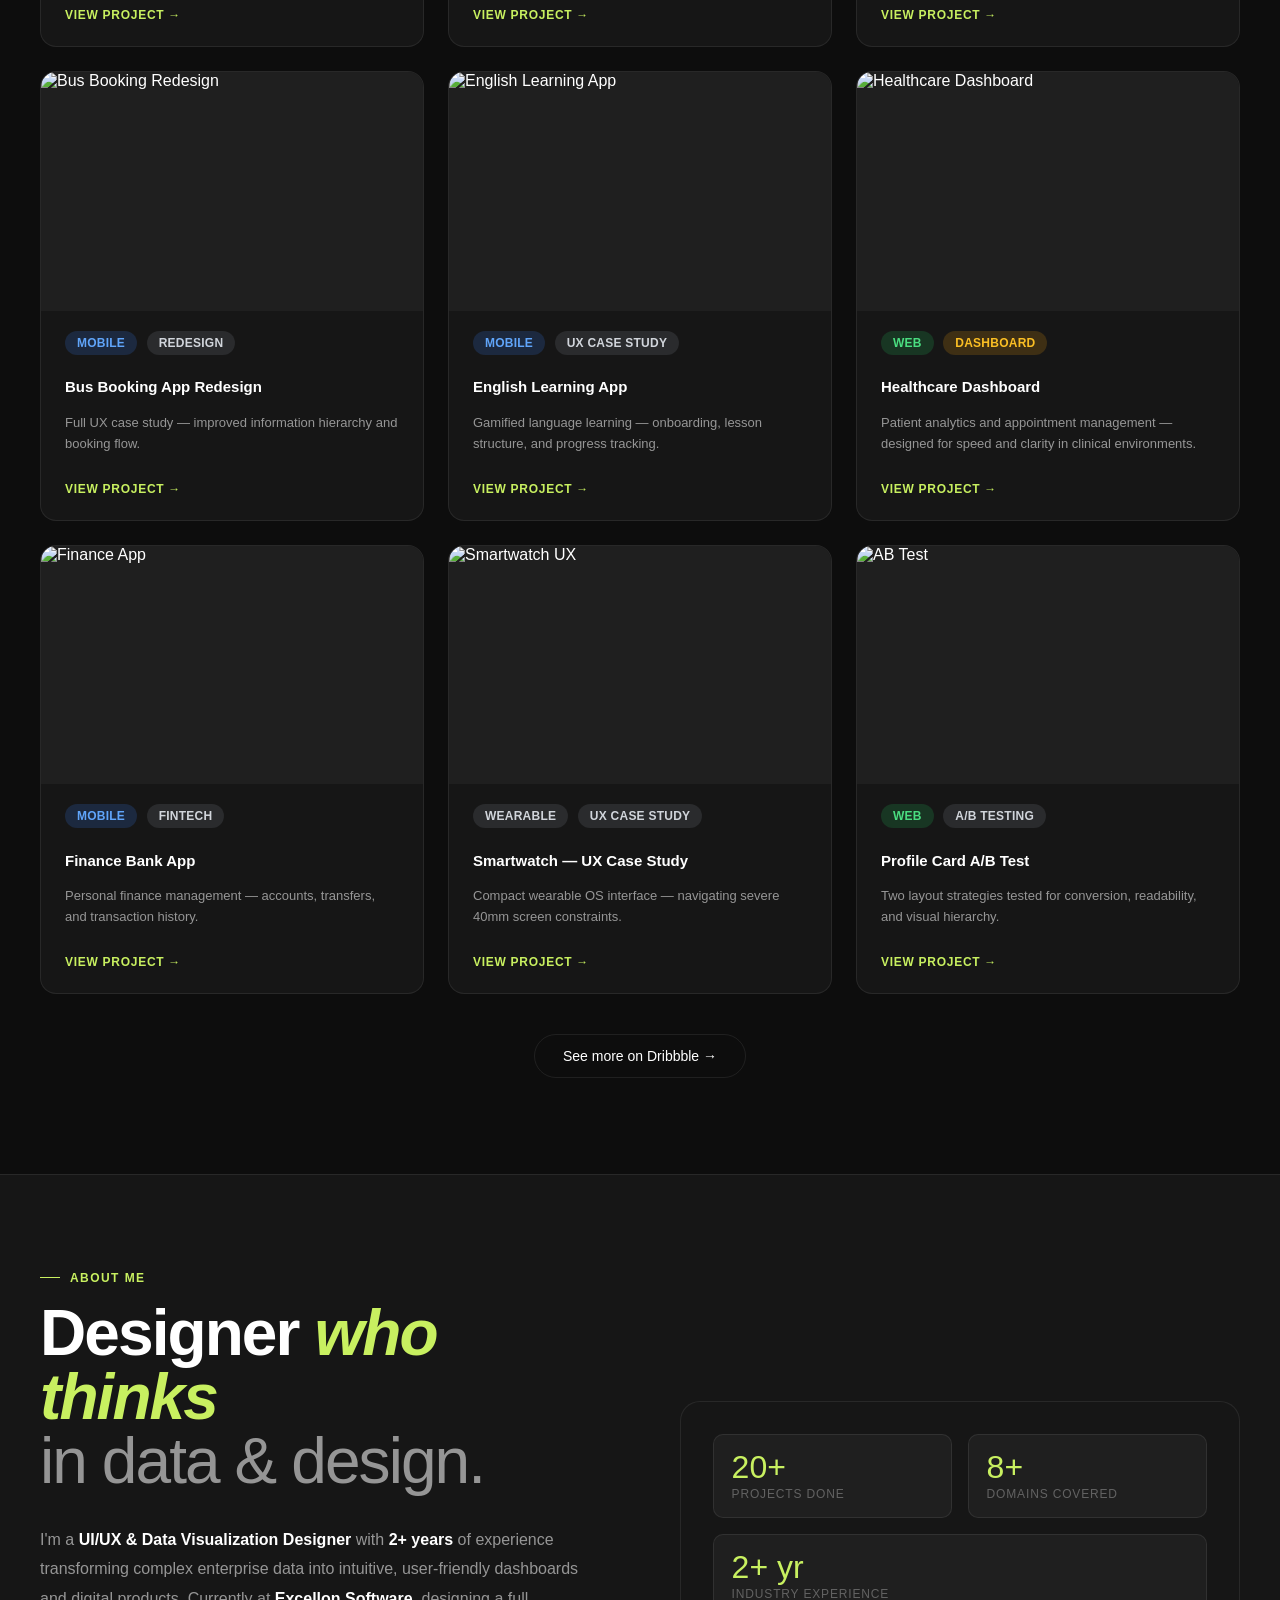
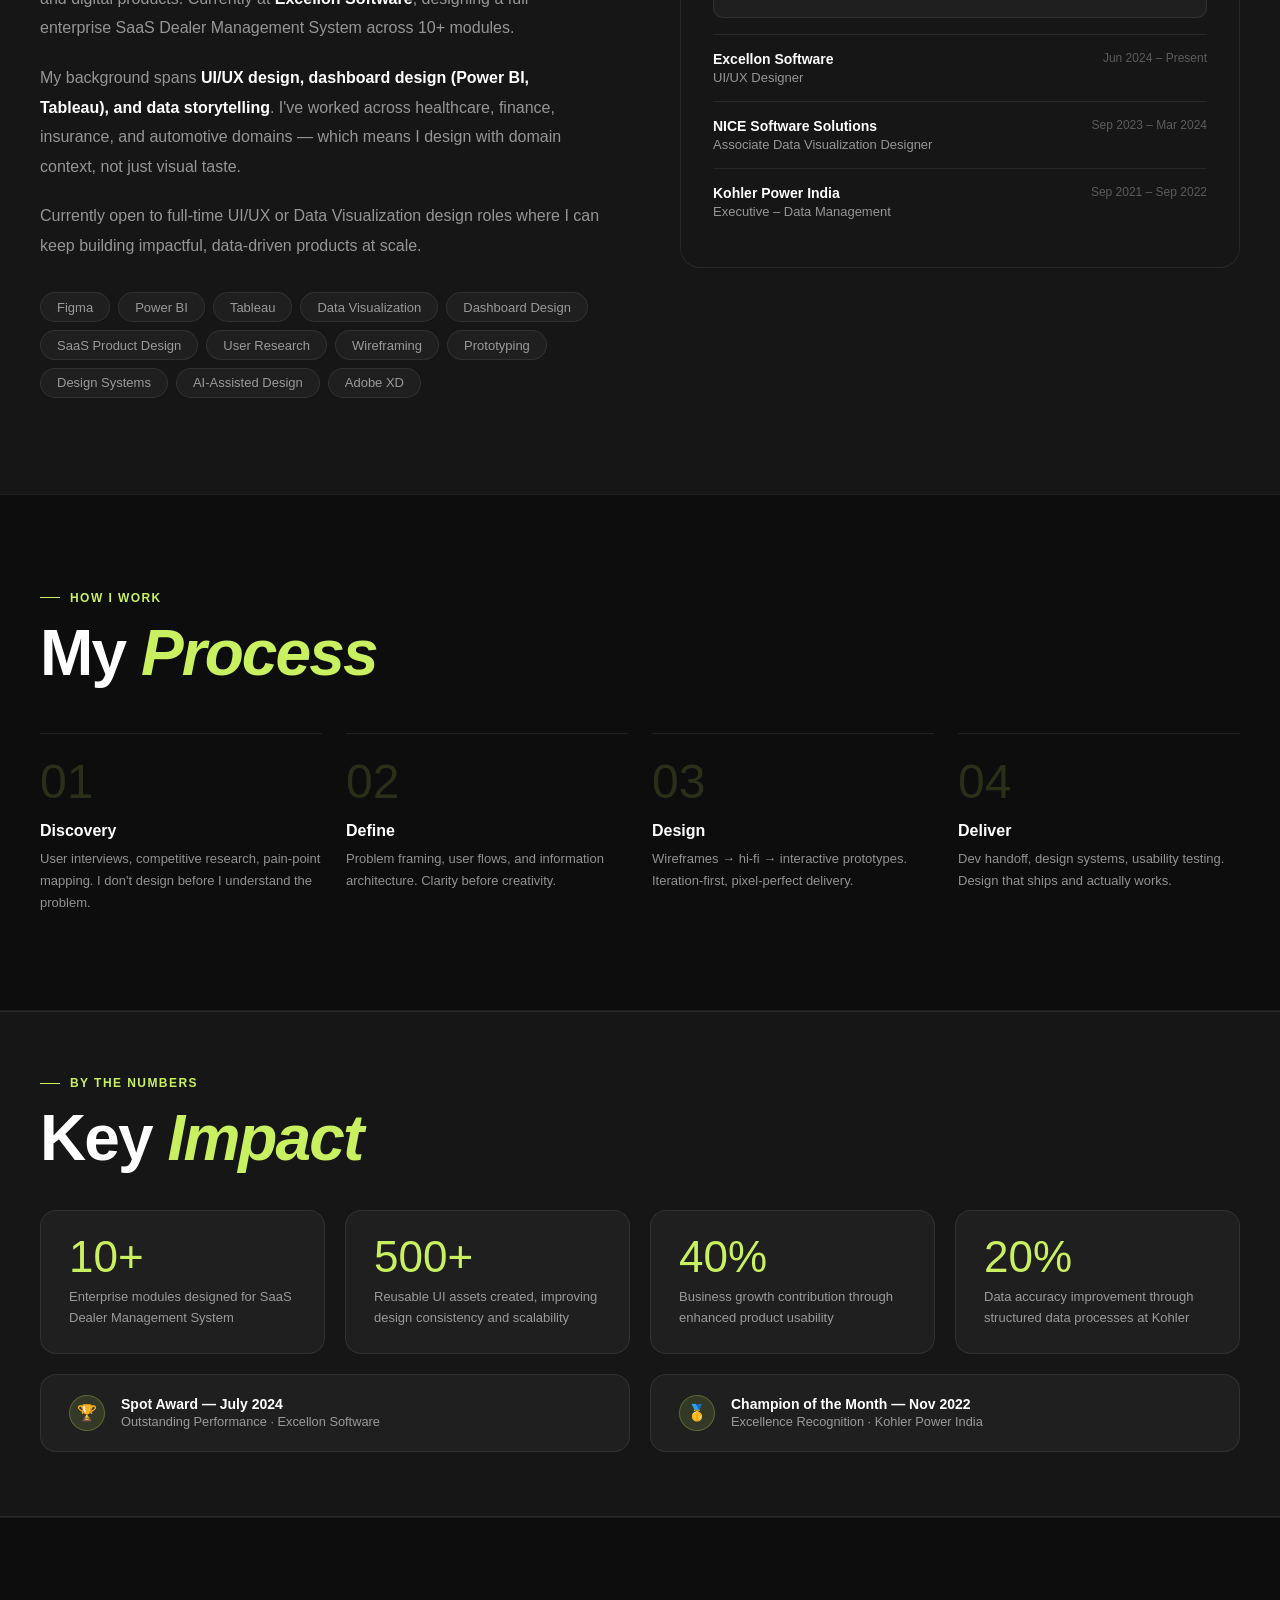
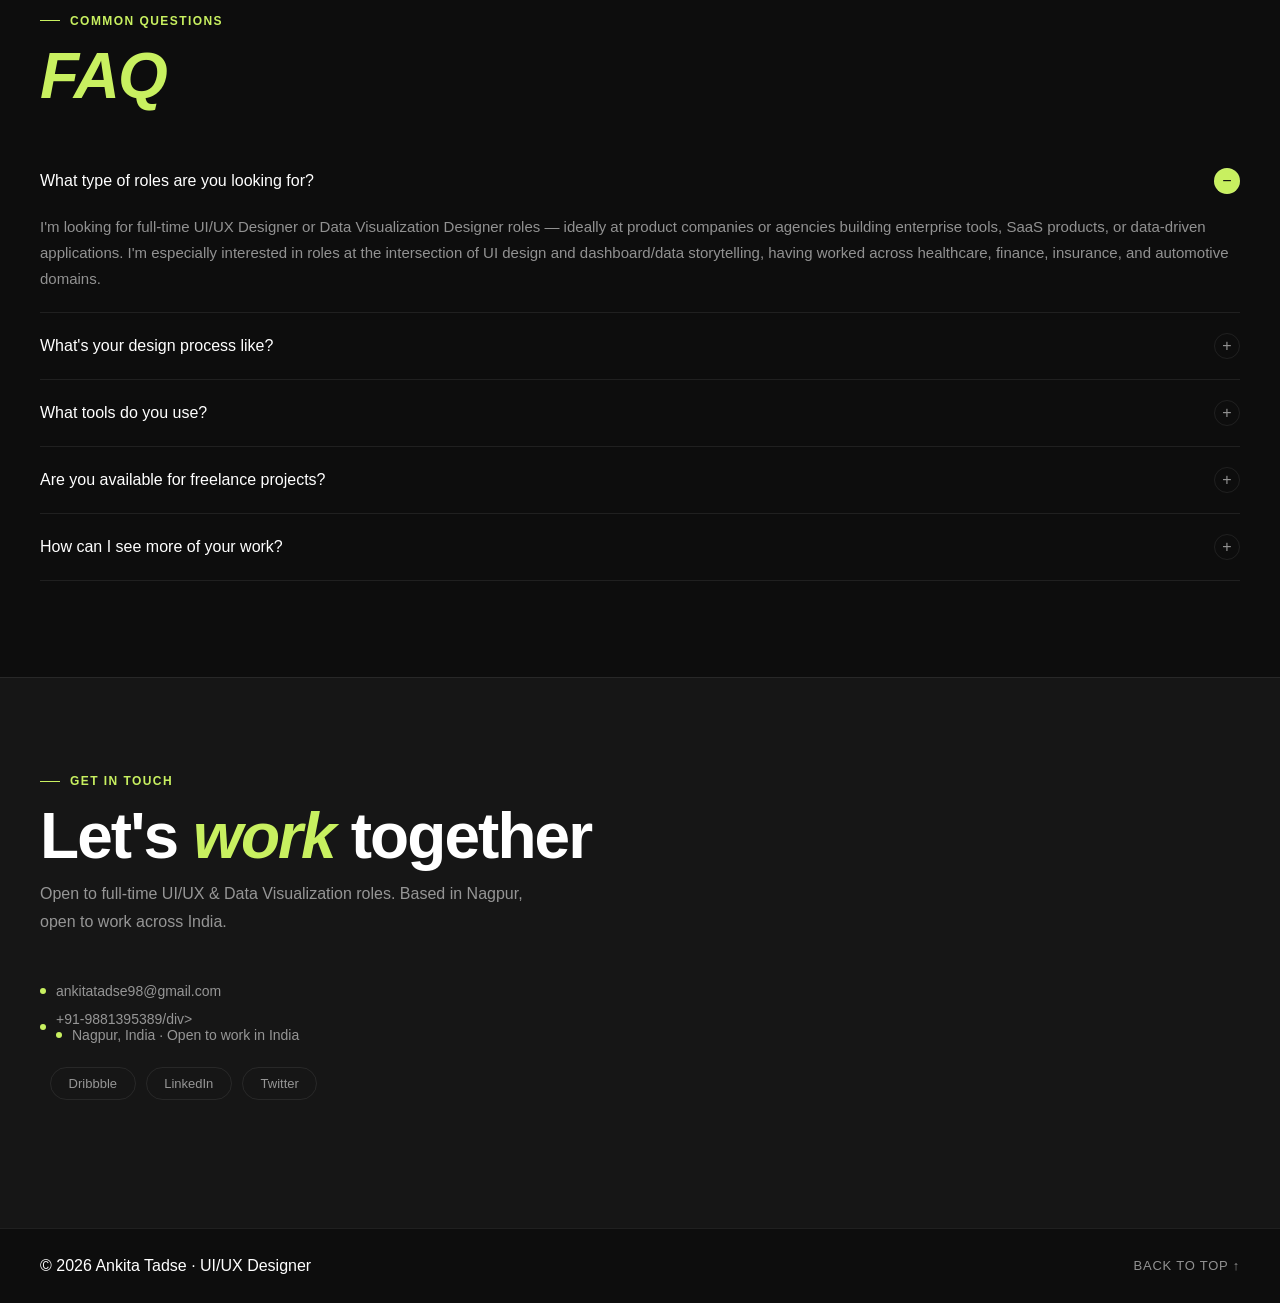
==== commit dd8ad164: "project card grid changes" ====
--- a/index.html
+++ b/index.html
@@ -92,7 +92,7 @@
         </div>
         <div class="hero-meta">
           <div>
-            <div class="hero-stat-n">20<span>+</span></div>
+            <div class="hero-stat-n">10<span>+</span></div>
             <div class="hero-stat-l">Projects</div>
           </div>
           <div>
@@ -107,23 +107,23 @@
       </div>
       <div class="hero-right">
         <!-- ── Featured hero card — edit src, tag, title, desc ── -->
-        <div class="hero-card-featured proj-card" data-id="automotive">
-          <img src="https://cdn.dribbble.com/userupload/47955111/file/c7bf1de20d115bdfdb0b68e42fb51a01.png"
-            alt="Automotive Service App">
+        <div class="hero-card-featured proj-card" data-id="distributor-sales-representative-app">
+          <img src="https://cdn.dribbble.com/userupload/48075202/file/5b19c623a0afb6e63173c57f74b4e048.png?resize=1504x1128&vertical=center",
+            alt="Distributor Sales Representative App">
           <div class="hcf-body">
             <div class="hcf-tag">Latest Work · Mobile UI</div>
-            <div class="hcf-title">Automotive Service Management App</div>
-            <div class="hcf-desc">End-to-end service tracking for mechanics and managers.</div>
-          </div>
-        </div>
-        <div
-          style="display:flex; align-items:center; justify-content:space-between; padding: 0.75rem 1rem; background:var(--bg3); border:1px solid var(--border); border-radius:var(--radius-sm);">
+            <div class="hcf-title">Distributor Sales Representative App</div>
+            <div class="hcf-desc">A unified mobile app for field sales teams.</div>
+          </div>
+        </div>
+        <div
+          style="display:flex; align-items:center; justify-content:space-between; padding: 0.85rem 1rem; background:var(--bg3); border:1px solid var(--border); border-radius:var(--radius-sm);">
           <div>
             <div
               style="font-size:0.625rem; font-weight:700; color:var(--accent); text-transform:uppercase; letter-spacing:0.1em; margin-bottom:3px;">
               Currently at</div>
             <div style="font-size:0.875rem; font-weight:600; color:var(--white);">Excellon Software</div>
-            <div style="font-size:0.75rem; color:var(--off);">UI/UX Designer · Jun 2024–Present</div>
+            <div style="font-size:0.65rem; color:var(--off);">UI/UX Designer · Jun 2024–Present</div>
           </div>
           <div
             style="width:8px;height:8px;border-radius:50%;background:var(--accent);animation:pulse 2s infinite;flex-shrink:0;">
@@ -267,8 +267,8 @@
           </div>
         </div>
         
-        <!-- ── PROJECT 6 (span 2 = wide card) ── -->
-        <div class="proj-card span2" data-id="healthcare">
+        <!-- ── PROJECT 6 ── -->
+        <div class="proj-card" data-id="healthcare">
           <img class="proj-img"
             src="https://cdn.dribbble.com/userupload/12333697/file/original-f8f0ea5bb88e7784e2a2ced83cec1279.jpg"
             alt="Healthcare Dashboard">
@@ -590,7 +590,7 @@
           <div class="contact-info"> <!-- ── EDIT your contact details ── -->
             <div class="contact-item"><span class="c-dot"></span><a
                 href="mailto:ankitatadse98@gmail.com">ankitatadse98@gmail.com</a></div>
-            <div class="contact-item"><span class="c-dot"></span><a href="tel:+919881395389">+91-9881395389</a></div>
+            <div class="contact-item"><span class="c-dot"></span><a href="tel:+919881395389">+91-9881395389/div>
             <div class="contact-item"><span class="c-dot"></span>Nagpur, India · Open to work in India</div>
           </div>
           <div class="social-row">
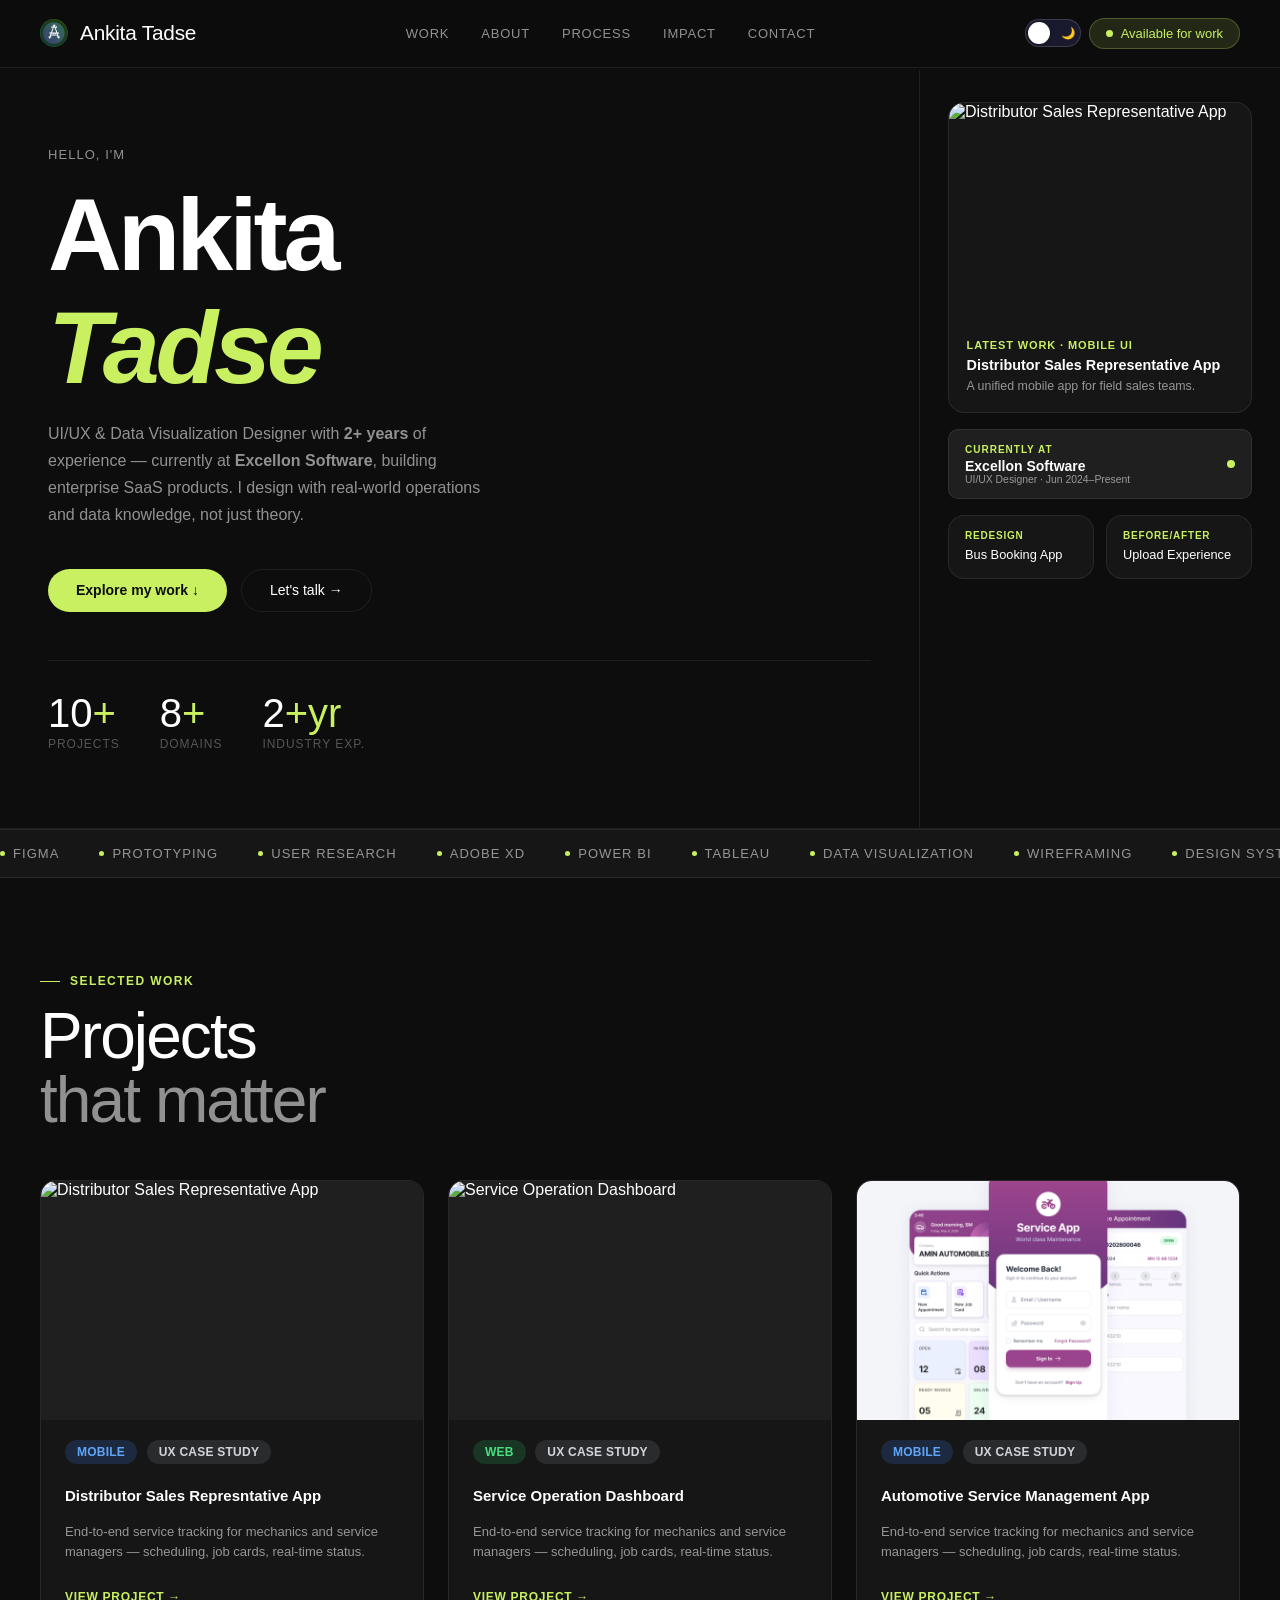
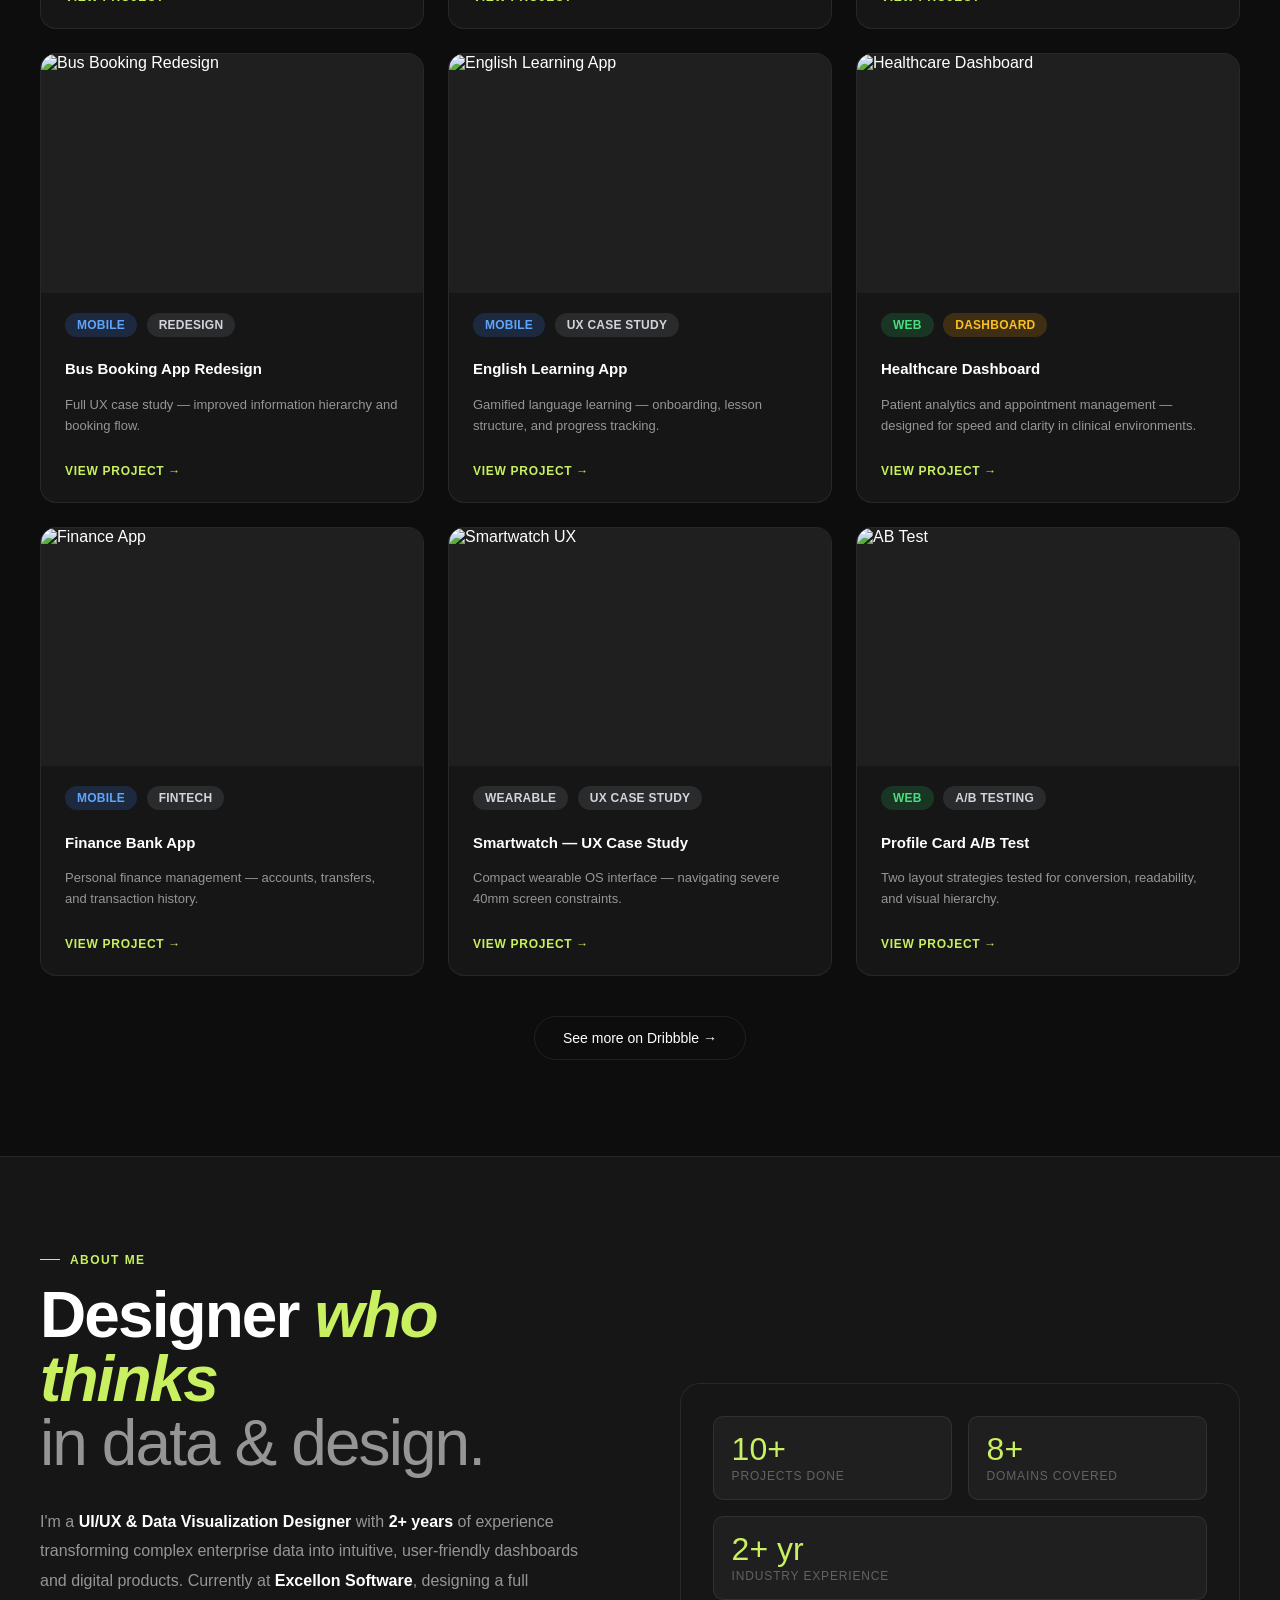
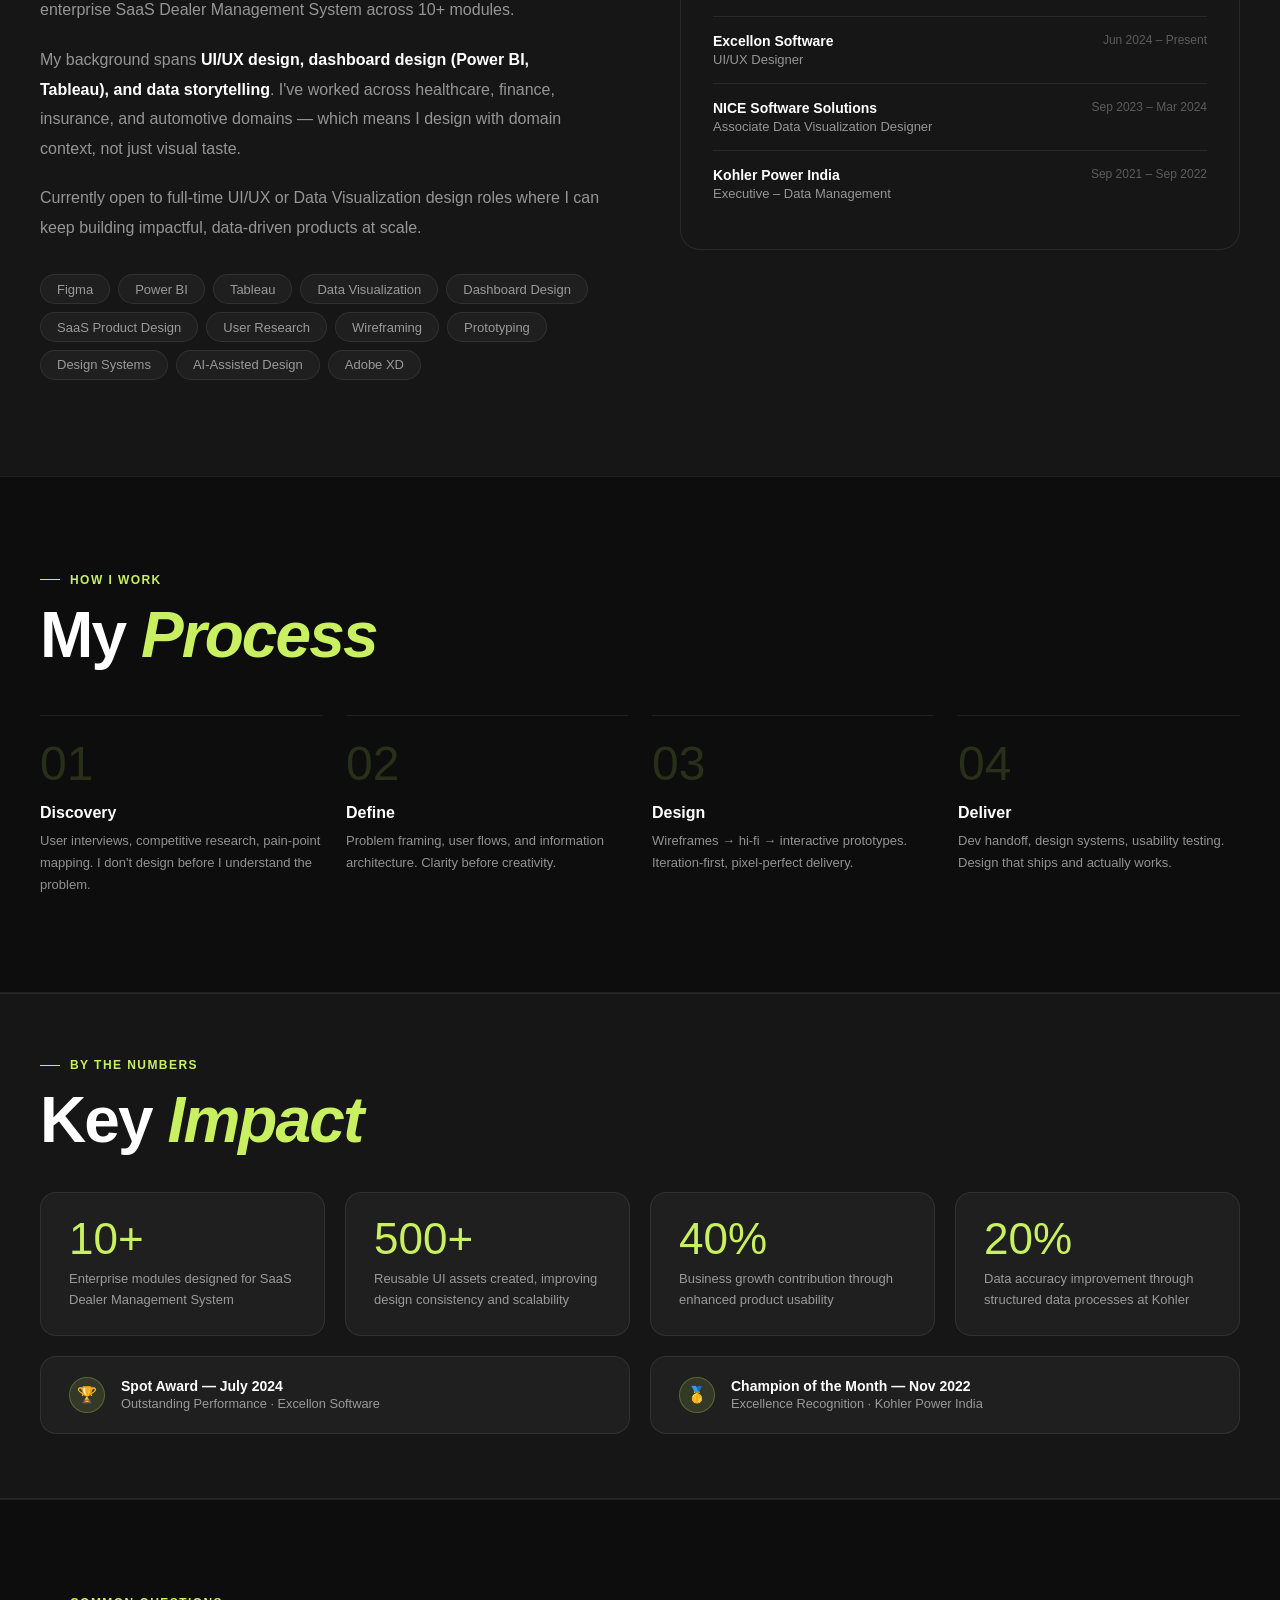
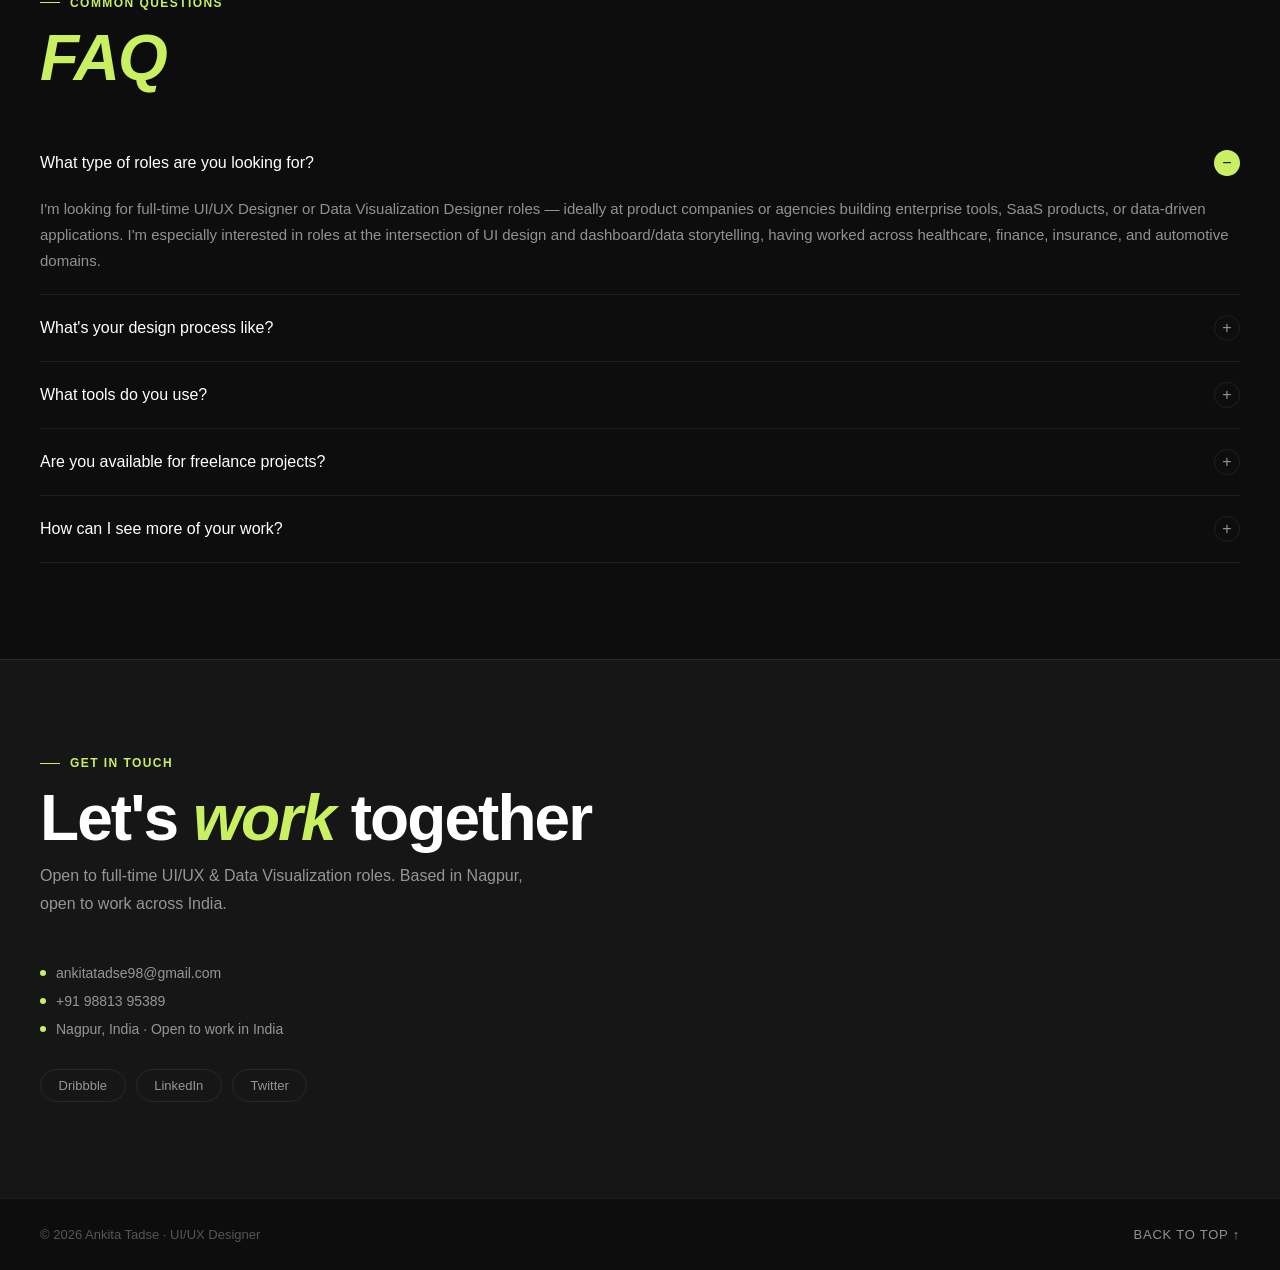
==== commit 64bf642e: "changes to responsivness to devices" ====
--- a/index.html
+++ b/index.html
@@ -197,7 +197,7 @@
 
         <!-- ── PROJECT 1 ── -->
         <div class="proj-card" data-id="Distributor Sales Represntative App">
-          <img class="proj-img" src="https://cdn.dribbble.com/userupload/48075202/file/5b19c623a0afb6e63173c57f74b4e048.png?resize=1504x1128&vertical=center" alt="Distributor Sales Representative App" />
+          <img class="proj-img" src="https://cdn.dribbble.com/userupload/48075202/file/33966d24cb78321c6654ebdcb51c3d1d.png?resize=1504x1128&vertical=center" alt="Distributor Sales Representative App" />
           <div class="proj-body">
             <div class="proj-tags">
               <span class="ptag t-mobile">Mobile</span>
@@ -383,7 +383,7 @@
         <div class="about-visual">
           <div class="about-card-row">
             <div class="a-card">
-              <div class="a-card-n">20+</div>
+              <div class="a-card-n">10+</div>
               <div class="a-card-l">Projects done</div>
             </div>
             <div class="a-card">
@@ -587,12 +587,11 @@
         full-time UI/UX &amp; Data Visualization roles. Based in Nagpur, open to work across India.</p>
       <div class="contact-grid">
         <div class="contact-left">
-          <div class="contact-info"> <!-- ── EDIT your contact details ── -->
-            <div class="contact-item"><span class="c-dot"></span><a
-                href="mailto:ankitatadse98@gmail.com">ankitatadse98@gmail.com</a></div>
-            <div class="contact-item"><span class="c-dot"></span><a href="tel:+919881395389">+91-9881395389/div>
-            <div class="contact-item"><span class="c-dot"></span>Nagpur, India · Open to work in India</div>
-          </div>
+              <div class="contact-info"> <!-- ── EDIT your contact details ── -->
+                <div class="contact-item"><span class="c-dot"></span><a href="mailto:ankitatadse98@gmail.com">ankitatadse98@gmail.com</a></div>
+                <div class="contact-item"><span class="c-dot"></span><a href="tel:+919881395389">+91 98813 95389</a></div>
+                <div class="contact-item"><span class="c-dot"></span>Nagpur, India · Open to work in India</div>
+              </div>
           <div class="social-row">
             <a href="https://dribbble.com/ankitatadse" target="_blank" class="social-btn">Dribbble</a>
             <a href="https://www.linkedin.com/in/ankitatadse" target="_blank" class="social-btn">LinkedIn</a>
--- a/styles.css
+++ b/styles.css
@@ -181,7 +181,7 @@
   display: inline-flex;
   align-items: center;
   gap: 0.75rem;
-  font-family: var(--serif);
+  font-family: var(--sans);
   font-size: 1.3rem;
   letter-spacing: -0.01em;
   color: var(--white);
@@ -300,7 +300,7 @@
 }
 
 .hero-name {
-  font-family: var(--serif);
+  font-family: var(--sans);
   font-size: clamp(4rem, 8vw, 8rem);
   line-height: 0.95;
   letter-spacing: -0.04em;
@@ -311,7 +311,7 @@
 }
 
 .hero-name-2 {
-  font-family: var(--serif);
+  font-family: var(--sans);
   font-size: clamp(4rem, 8vw, 8rem);
   line-height: 0.95;
   letter-spacing: -0.04em;
@@ -389,7 +389,7 @@
 }
 
 .hero-stat-n {
-  font-family: var(--serif);
+  font-family: var(--sans);
   font-size: 2.5rem;
   color: var(--white);
   line-height: 1;
@@ -606,7 +606,7 @@
 }
 
 .section-h {
-  font-family: var(--serif);
+  font-family: var(--sans);
   font-size: clamp(2.5rem, 5vw, 4.5rem);
   line-height: 1.0;
   letter-spacing: -0.03em;
@@ -619,7 +619,7 @@
 }
 
 .section-h2 {
-  font-family: var(--serif);
+  font-family: var(--sans);
   font-size: clamp(2.5rem, 5vw, 4.5rem);
   line-height: 1.0;
   letter-spacing: -0.03em;
@@ -635,6 +635,19 @@
   justify-content: space-between;
   align-items: flex-end;
   margin-bottom: 3rem;
+}
+
+#impact .impact-stats {
+  display: grid;
+  grid-template-columns: repeat(4, 1fr);
+  gap: 1.25rem;
+}
+
+#impact .impact-awards {
+  display: grid;
+  grid-template-columns: 1fr 1fr;
+  gap: 1.25rem;
+  margin-top: 1.25rem;
 }
 
 /* ============================================================
@@ -1159,7 +1172,7 @@
 }
 
 .modal-title {
-  font-family: var(--serif);
+  font-family: var(--sans);
   font-size: clamp(1.8rem, 4.5vw, 2.4rem);
   letter-spacing: -0.025em;
   line-height: 1.1;
@@ -1303,7 +1316,7 @@
 }
 
 .outcome-n {
-  font-family: var(--serif);
+  font-family: var(--sans);
   font-size: 2rem;
   color: var(--accent);
   line-height: 1;
@@ -1486,7 +1499,7 @@
 }
 
 .a-card-n {
-  font-family: var(--serif);
+  font-family: var(--sans);
   font-size: 2rem;
   color: var(--accent);
   line-height: 1;
@@ -1548,7 +1561,7 @@
 }
 
 .proc-num {
-  font-family: var(--serif);
+  font-family: var(--sans);
   font-size: 3rem;
   color: rgba(200, 240, 96, 0.15);
   line-height: 1;
@@ -1612,7 +1625,7 @@
 }
 
 .u-num {
-  font-family: var(--serif);
+  font-family: var(--sans);
   font-size: 1.75rem;
   color: rgba(200, 240, 96, 0.25);
   min-width: 2.5rem;
@@ -1881,7 +1894,7 @@
   display: flex;
   justify-content: space-between;
   align-items: center;
-
+}
 
 footer p {
   font-size: 0.8125rem;
@@ -1988,11 +2001,23 @@
    ============================================================ */
 @media (max-width: 1024px) {
   .hero {
-    grid-template-columns: 1fr 320px;
+    grid-template-columns: 1fr 300px;
   }
 
   .hero-left {
-    padding: 4rem 2rem 3rem;
+    padding: 3.75rem 2rem 3rem;
+  }
+
+  .hero-right {
+    padding: 1.5rem 1rem 1.5rem;
+  }
+
+  .hero-card-featured img {
+    height: auto;
+  }
+
+  .hero-mini-cards {
+    grid-template-columns: 1fr 1fr;
   }
 
   .projects-grid {
@@ -2028,7 +2053,7 @@
 
   /* Nav */
   nav {
-    padding: 0.9rem 1.25rem;
+    padding: 0.85rem 1.25rem;
   }
 
   .nav-links {
@@ -2075,9 +2100,17 @@
     display: none;
   }
 
+  .hero-role {
+    max-width: 100%;
+  }
+
   .hero-meta {
     gap: 2rem;
     margin-top: 2.5rem;
+  }
+
+  .hero-mini-cards {
+    grid-template-columns: 1fr;
   }
 
   /* Section */
@@ -2120,7 +2153,7 @@
   }
 
   .about-card-row {
-    flex-direction: row;
+    flex-direction: column;
   }
 
   /* Impact grid */
@@ -2156,6 +2189,15 @@
     text-align: center;
   }
 
+  .ticker-inner {
+    flex-wrap: wrap;
+    gap: 1rem;
+  }
+
+  .mobile-menu {
+    top: 60px;
+  }
+
   /* Modal */
   .modal {
     border-radius: 16px;
@@ -2199,6 +2241,10 @@
     flex-wrap: wrap;
   }
 
+  .hero-mini-cards {
+    grid-template-columns: 1fr;
+  }
+
   .section {
     padding: 3rem 1rem;
   }
@@ -2208,6 +2254,10 @@
   }
 
   #impact .impact-stats {
+    grid-template-columns: 1fr !important;
+  }
+
+  #impact .impact-awards {
     grid-template-columns: 1fr !important;
   }
 
@@ -2233,6 +2283,7 @@
     right: 0.75rem;
   }
 }
+
 
 /* Edit panel styles removed for public build */
 
@@ -2502,4 +2553,4 @@
 ::-webkit-scrollbar-thumb {
   background: rgba(200, 240, 96, 0.4);
   border-radius: 2px;
-}}+}
